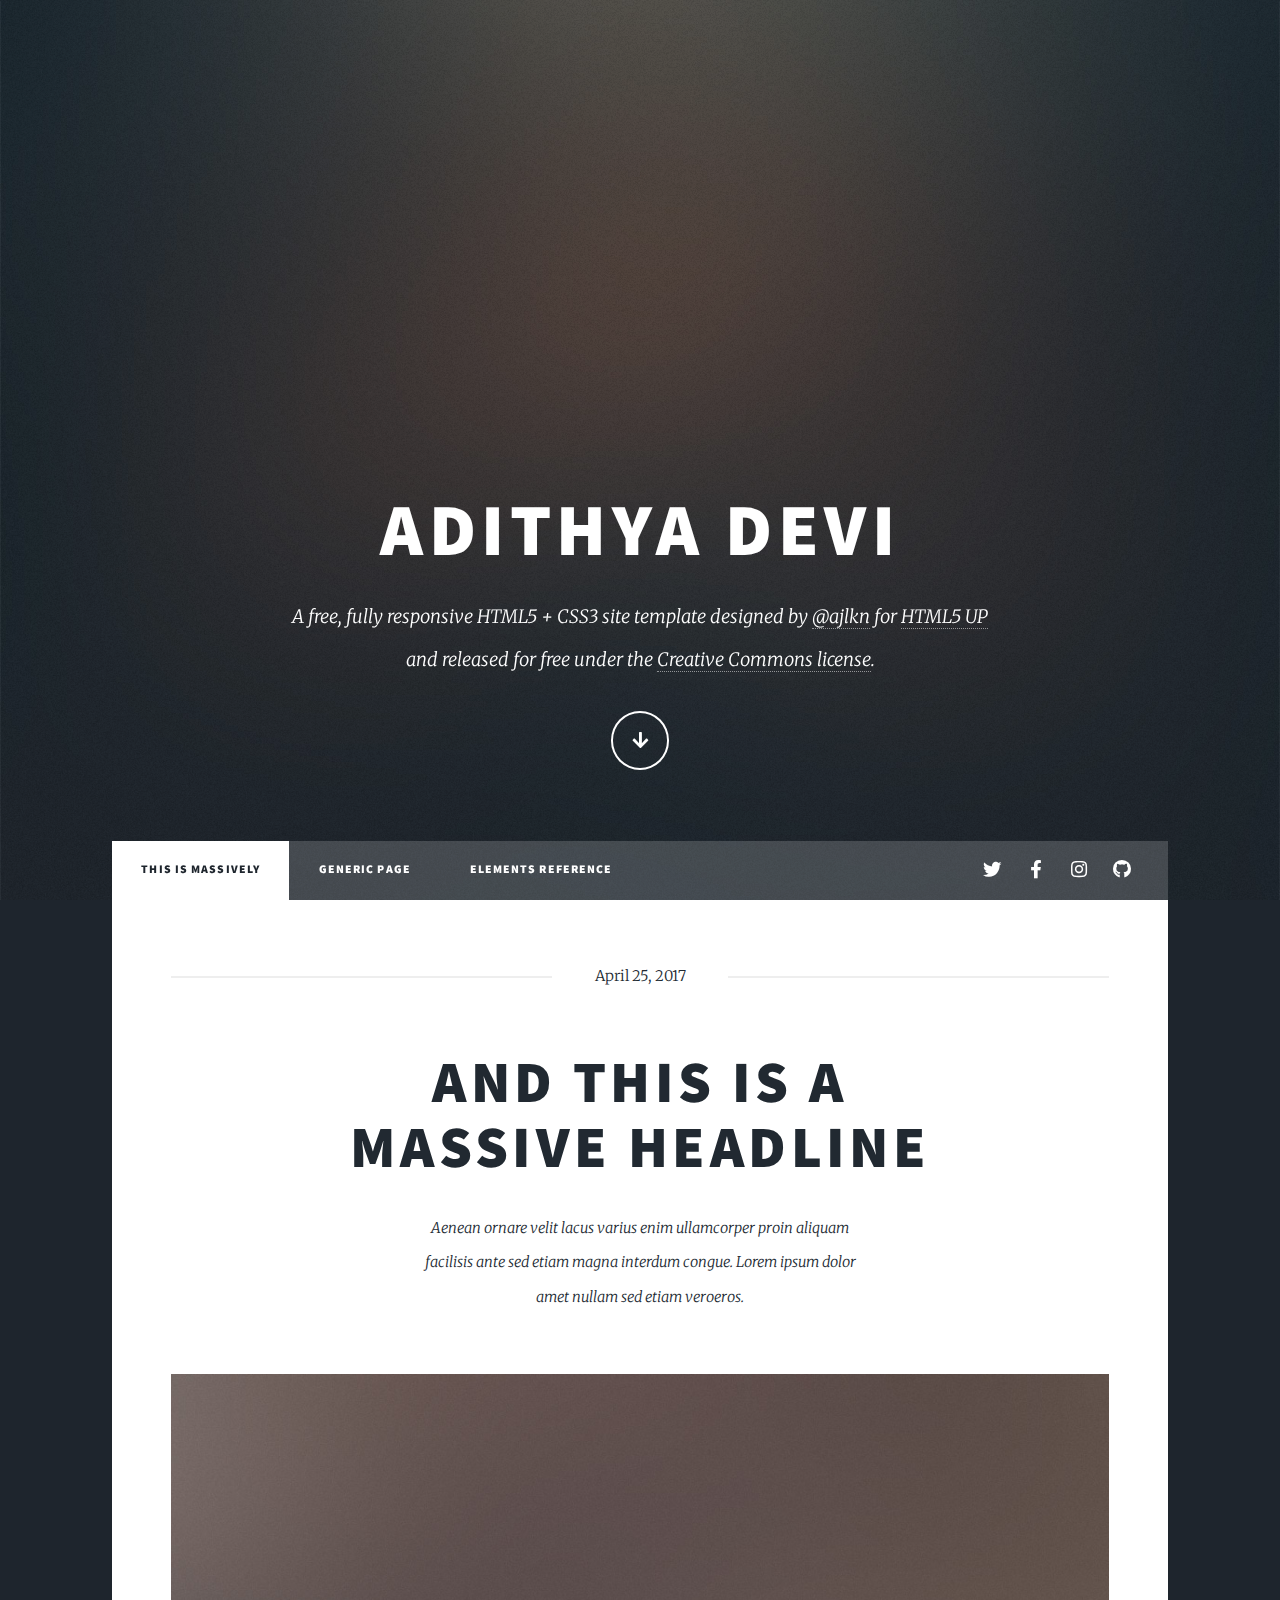
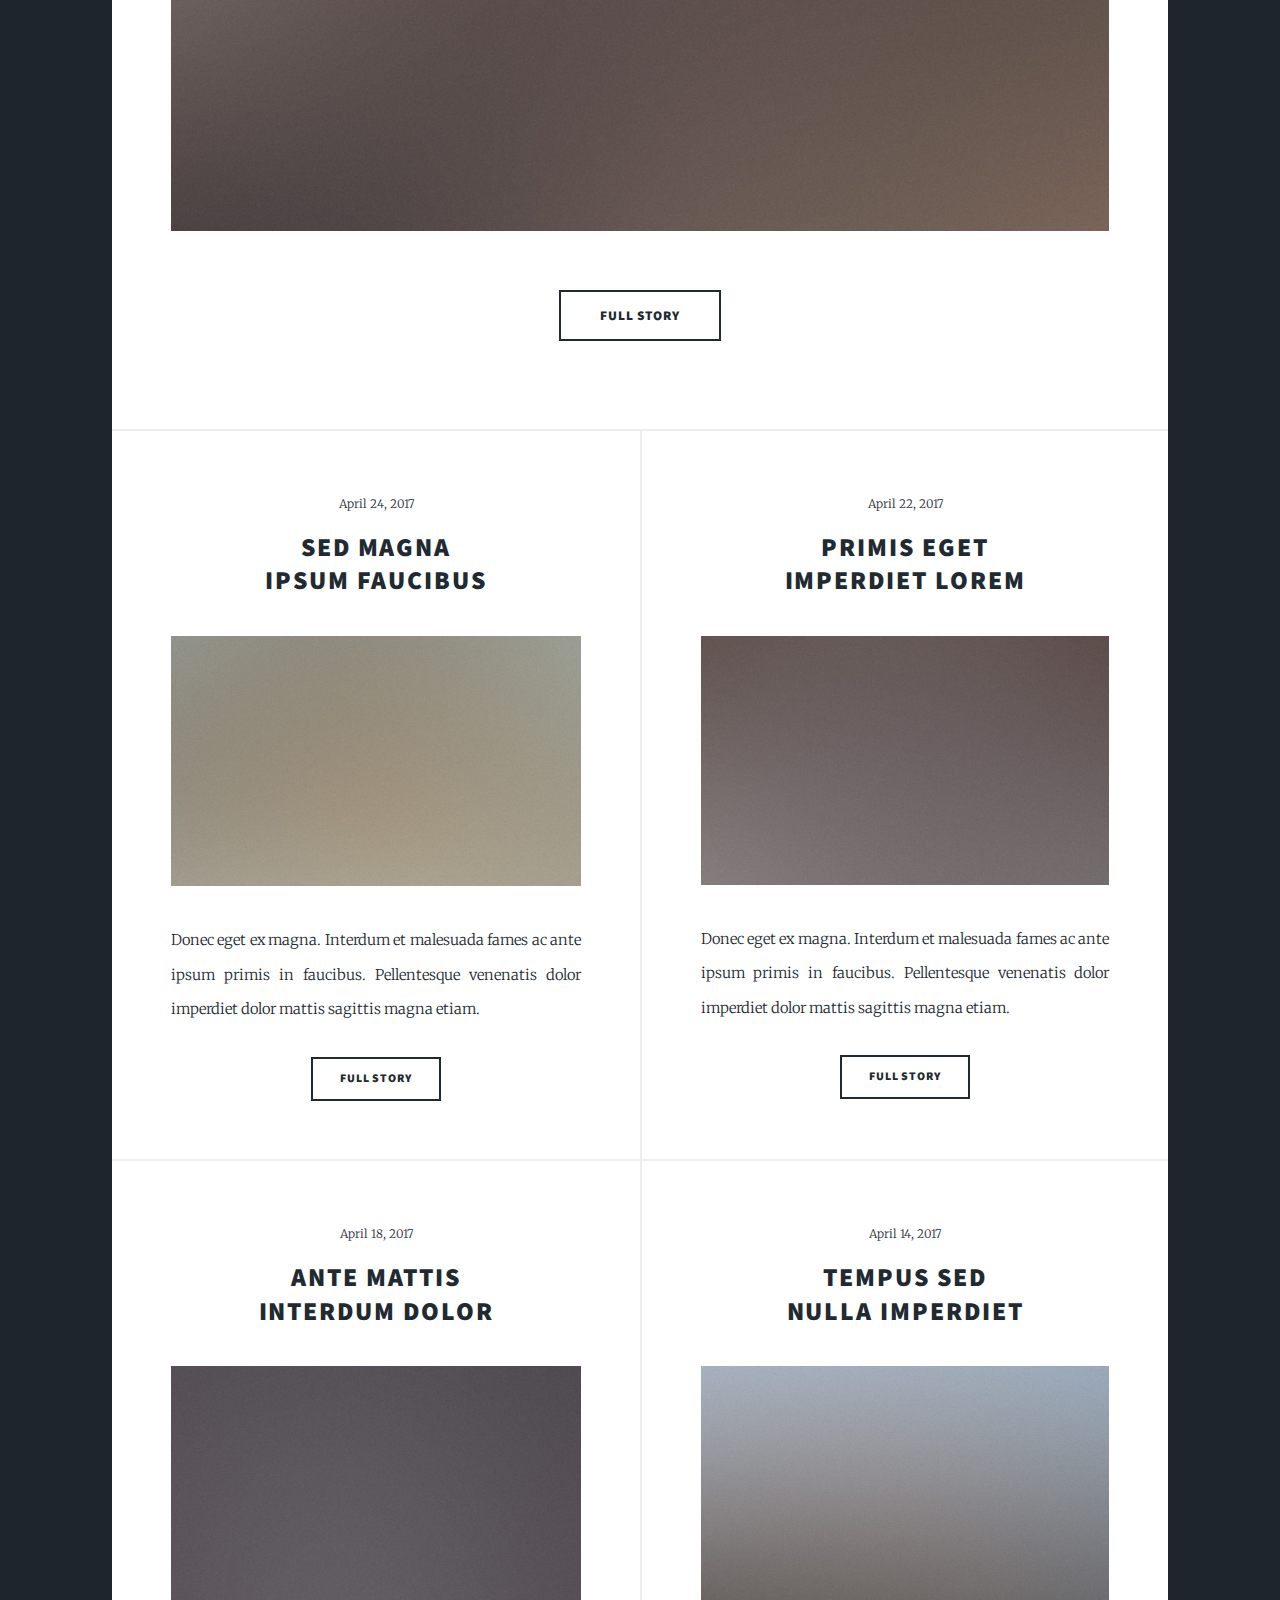
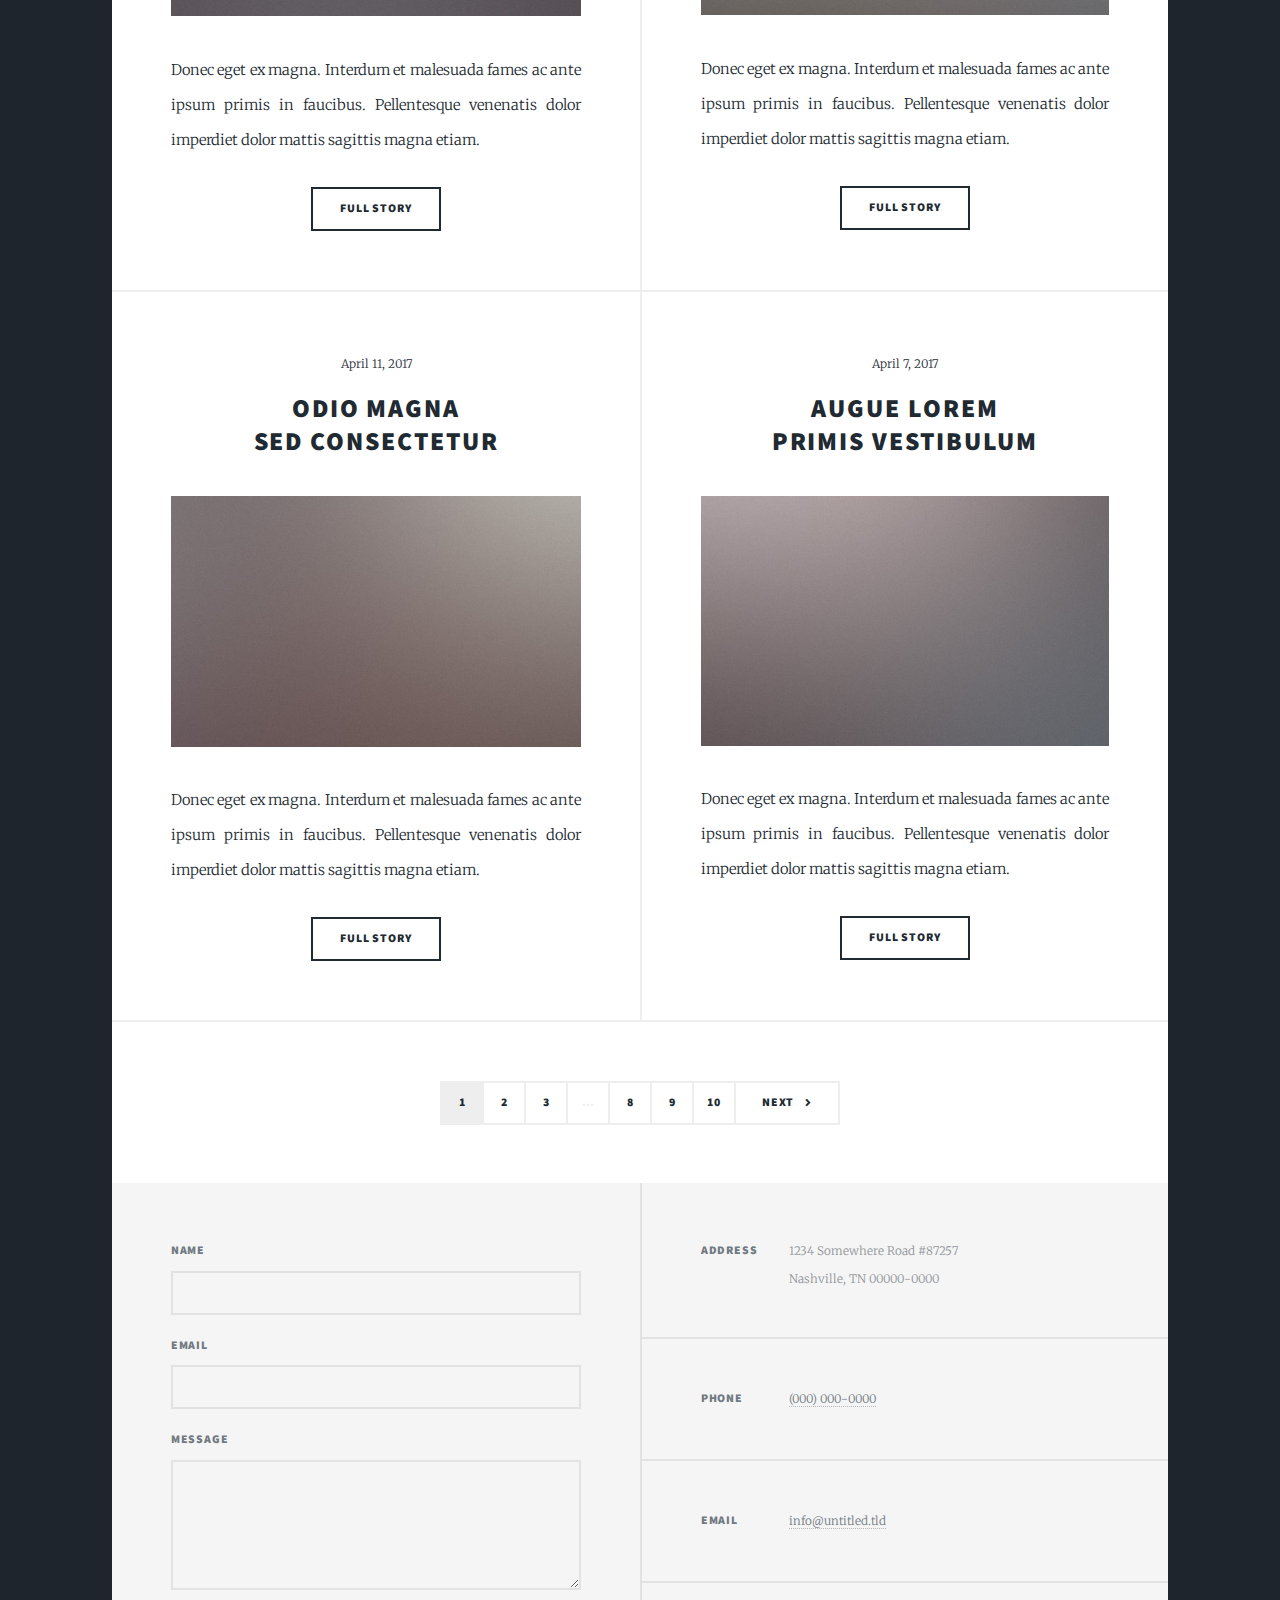
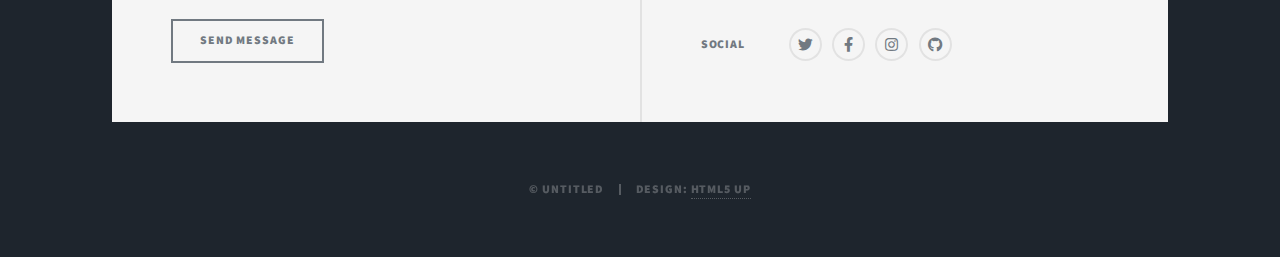
==== index.html @ 0cedd5e0 "rebase" ====
<!DOCTYPE HTML>
<!--
	Massively by HTML5 UP
	html5up.net | @ajlkn
	Free for personal and commercial use under the CCA 3.0 license (html5up.net/license)
-->
<html>
	<head>
		<title>Massively by HTML5 UP</title>
		<meta charset="utf-8" />
		<meta name="viewport" content="width=device-width, initial-scale=1, user-scalable=no" />
		<link rel="stylesheet" href="assets/css/main.css" />
		<noscript><link rel="stylesheet" href="assets/css/noscript.css" /></noscript>
	</head>
	<body class="is-preload">

		<!-- Wrapper -->
			<div id="wrapper" class="fade-in">

				<!-- Intro -->
					<div id="intro">
						<h1>Adithya Devi</h1>
						<p>A free, fully responsive HTML5 + CSS3 site template designed by <a href="https://twitter.com/ajlkn">@ajlkn</a> for <a href="https://html5up.net">HTML5 UP</a><br />
						and released for free under the <a href="https://html5up.net/license">Creative Commons license</a>.</p>
						<ul class="actions">
							<li><a href="#header" class="button icon solid solo fa-arrow-down scrolly">Continue</a></li>
						</ul>
					</div>

				<!-- Header -->
					<header id="header">
						<a href="index.html" class="logo">Massively</a>
					</header>

				<!-- Nav -->
					<nav id="nav">
						<ul class="links">
							<li class="active"><a href="index.html">This is Massively</a></li>
							<li><a href="generic.html">Generic Page</a></li>
							<li><a href="elements.html">Elements Reference</a></li>
						</ul>
						<ul class="icons">
							<li><a href="#" class="icon brands fa-twitter"><span class="label">Twitter</span></a></li>
							<li><a href="#" class="icon brands fa-facebook-f"><span class="label">Facebook</span></a></li>
							<li><a href="#" class="icon brands fa-instagram"><span class="label">Instagram</span></a></li>
							<li><a href="#" class="icon brands fa-github"><span class="label">GitHub</span></a></li>
						</ul>
					</nav>

				<!-- Main -->
					<div id="main">

						<!-- Featured Post -->
							<article class="post featured">
								<header class="major">
									<span class="date">April 25, 2017</span>
									<h2><a href="#">And this is a<br />
									massive headline</a></h2>
									<p>Aenean ornare velit lacus varius enim ullamcorper proin aliquam<br />
									facilisis ante sed etiam magna interdum congue. Lorem ipsum dolor<br />
									amet nullam sed etiam veroeros.</p>
								</header>
								<a href="#" class="image main"><img src="images/pic01.jpg" alt="" /></a>
								<ul class="actions special">
									<li><a href="#" class="button large">Full Story</a></li>
								</ul>
							</article>

						<!-- Posts -->
							<section class="posts">
								<article>
									<header>
										<span class="date">April 24, 2017</span>
										<h2><a href="#">Sed magna<br />
										ipsum faucibus</a></h2>
									</header>
									<a href="#" class="image fit"><img src="images/pic02.jpg" alt="" /></a>
									<p>Donec eget ex magna. Interdum et malesuada fames ac ante ipsum primis in faucibus. Pellentesque venenatis dolor imperdiet dolor mattis sagittis magna etiam.</p>
									<ul class="actions special">
										<li><a href="#" class="button">Full Story</a></li>
									</ul>
								</article>
								<article>
									<header>
										<span class="date">April 22, 2017</span>
										<h2><a href="#">Primis eget<br />
										imperdiet lorem</a></h2>
									</header>
									<a href="#" class="image fit"><img src="images/pic03.jpg" alt="" /></a>
									<p>Donec eget ex magna. Interdum et malesuada fames ac ante ipsum primis in faucibus. Pellentesque venenatis dolor imperdiet dolor mattis sagittis magna etiam.</p>
									<ul class="actions special">
										<li><a href="#" class="button">Full Story</a></li>
									</ul>
								</article>
								<article>
									<header>
										<span class="date">April 18, 2017</span>
										<h2><a href="#">Ante mattis<br />
										interdum dolor</a></h2>
									</header>
									<a href="#" class="image fit"><img src="images/pic04.jpg" alt="" /></a>
									<p>Donec eget ex magna. Interdum et malesuada fames ac ante ipsum primis in faucibus. Pellentesque venenatis dolor imperdiet dolor mattis sagittis magna etiam.</p>
									<ul class="actions special">
										<li><a href="#" class="button">Full Story</a></li>
									</ul>
								</article>
								<article>
									<header>
										<span class="date">April 14, 2017</span>
										<h2><a href="#">Tempus sed<br />
										nulla imperdiet</a></h2>
									</header>
									<a href="#" class="image fit"><img src="images/pic05.jpg" alt="" /></a>
									<p>Donec eget ex magna. Interdum et malesuada fames ac ante ipsum primis in faucibus. Pellentesque venenatis dolor imperdiet dolor mattis sagittis magna etiam.</p>
									<ul class="actions special">
										<li><a href="#" class="button">Full Story</a></li>
									</ul>
								</article>
								<article>
									<header>
										<span class="date">April 11, 2017</span>
										<h2><a href="#">Odio magna<br />
										sed consectetur</a></h2>
									</header>
									<a href="#" class="image fit"><img src="images/pic06.jpg" alt="" /></a>
									<p>Donec eget ex magna. Interdum et malesuada fames ac ante ipsum primis in faucibus. Pellentesque venenatis dolor imperdiet dolor mattis sagittis magna etiam.</p>
									<ul class="actions special">
										<li><a href="#" class="button">Full Story</a></li>
									</ul>
								</article>
								<article>
									<header>
										<span class="date">April 7, 2017</span>
										<h2><a href="#">Augue lorem<br />
										primis vestibulum</a></h2>
									</header>
									<a href="#" class="image fit"><img src="images/pic07.jpg" alt="" /></a>
									<p>Donec eget ex magna. Interdum et malesuada fames ac ante ipsum primis in faucibus. Pellentesque venenatis dolor imperdiet dolor mattis sagittis magna etiam.</p>
									<ul class="actions special">
										<li><a href="#" class="button">Full Story</a></li>
									</ul>
								</article>
							</section>

						<!-- Footer -->
							<footer>
								<div class="pagination">
									<!--<a href="#" class="previous">Prev</a>-->
									<a href="#" class="page active">1</a>
									<a href="#" class="page">2</a>
									<a href="#" class="page">3</a>
									<span class="extra">&hellip;</span>
									<a href="#" class="page">8</a>
									<a href="#" class="page">9</a>
									<a href="#" class="page">10</a>
									<a href="#" class="next">Next</a>
								</div>
							</footer>

					</div>

				<!-- Footer -->
					<footer id="footer">
						<section>
							<form method="post" action="#">
								<div class="fields">
									<div class="field">
										<label for="name">Name</label>
										<input type="text" name="name" id="name" />
									</div>
									<div class="field">
										<label for="email">Email</label>
										<input type="text" name="email" id="email" />
									</div>
									<div class="field">
										<label for="message">Message</label>
										<textarea name="message" id="message" rows="3"></textarea>
									</div>
								</div>
								<ul class="actions">
									<li><input type="submit" value="Send Message" /></li>
								</ul>
							</form>
						</section>
						<section class="split contact">
							<section class="alt">
								<h3>Address</h3>
								<p>1234 Somewhere Road #87257<br />
								Nashville, TN 00000-0000</p>
							</section>
							<section>
								<h3>Phone</h3>
								<p><a href="#">(000) 000-0000</a></p>
							</section>
							<section>
								<h3>Email</h3>
								<p><a href="#">info@untitled.tld</a></p>
							</section>
							<section>
								<h3>Social</h3>
								<ul class="icons alt">
									<li><a href="#" class="icon brands alt fa-twitter"><span class="label">Twitter</span></a></li>
									<li><a href="#" class="icon brands alt fa-facebook-f"><span class="label">Facebook</span></a></li>
									<li><a href="#" class="icon brands alt fa-instagram"><span class="label">Instagram</span></a></li>
									<li><a href="#" class="icon brands alt fa-github"><span class="label">GitHub</span></a></li>
								</ul>
							</section>
						</section>
					</footer>

				<!-- Copyright -->
					<div id="copyright">
						<ul><li>&copy; Untitled</li><li>Design: <a href="https://html5up.net">HTML5 UP</a></li></ul>
					</div>

			</div>

		<!-- Scripts -->
			<script src="assets/js/jquery.min.js"></script>
			<script src="assets/js/jquery.scrollex.min.js"></script>
			<script src="assets/js/jquery.scrolly.min.js"></script>
			<script src="assets/js/browser.min.js"></script>
			<script src="assets/js/breakpoints.min.js"></script>
			<script src="assets/js/util.js"></script>
			<script src="assets/js/main.js"></script>

	</body>
</html>
---- assets/css/main.css ----
@import url(fontawesome-all.min.css);
@import url("https://fonts.googleapis.com/css?family=Merriweather:300,700,300italic,700italic|Source+Sans+Pro:900");

/*
	Massively by HTML5 UP
	html5up.net | @ajlkn
	Free for personal and commercial use under the CCA 3.0 license (html5up.net/license)
*/

html, body, div, span, applet, object,
iframe, h1, h2, h3, h4, h5, h6, p, blockquote,
pre, a, abbr, acronym, address, big, cite,
code, del, dfn, em, img, ins, kbd, q, s, samp,
small, strike, strong, sub, sup, tt, var, b,
u, i, center, dl, dt, dd, ol, ul, li, fieldset,
form, label, legend, table, caption, tbody,
tfoot, thead, tr, th, td, article, aside,
canvas, details, embed, figure, figcaption,
footer, header, hgroup, menu, nav, output, ruby,
section, summary, time, mark, audio, video {
	margin: 0;
	padding: 0;
	border: 0;
	font-size: 100%;
	font: inherit;
	vertical-align: baseline;}

article, aside, details, figcaption, figure,
footer, header, hgroup, menu, nav, section {
	display: block;}

body {
	line-height: 1;
}

ol, ul {
	list-style: none;
}

blockquote, q {
	quotes: none;
}

	blockquote:before, blockquote:after, q:before, q:after {
		content: '';
		content: none;
	}

table {
	border-collapse: collapse;
	border-spacing: 0;
}

body {
	-webkit-text-size-adjust: none;
}

mark {
	background-color: transparent;
	color: inherit;
}

input::-moz-focus-inner {
	border: 0;
	padding: 0;
}

input, select, textarea {
	-moz-appearance: none;
	-webkit-appearance: none;
	-ms-appearance: none;
	appearance: none;
}

/* Basic */

	@-ms-viewport {
		width: device-width;
	}

	body {
		-ms-overflow-style: scrollbar;
	}

	@media screen and (max-width: 480px) {

		html, body {
			min-width: 320px;
		}

	}

	html {
		box-sizing: border-box;
	}

	*, *:before, *:after {
		box-sizing: inherit;
	}

	body {
		background-color: #1e252d;
	}

		body.is-preload *, body.is-preload *:before, body.is-preload *:after {
			-moz-animation: none !important;
			-webkit-animation: none !important;
			-ms-animation: none !important;
			animation: none !important;
			-moz-transition: none !important;
			-webkit-transition: none !important;
			-ms-transition: none !important;
			transition: none !important;
		}

/* Type */

	html {
		font-size: 16pt;
	}

		@media screen and (max-width: 1680px) {

			html {
				font-size: 12pt;
			}

		}

		@media screen and (max-width: 1280px) {

			html {
				font-size: 11pt;
			}

		}

		@media screen and (max-width: 360px) {

			html {
				font-size: 10pt;
			}

		}

	body {
		color: #212931;
	}

	body, input, select, textarea {
		font-family: "Merriweather", Georgia, serif;
		font-weight: 300;
		font-size: 1rem;
		line-height: 2.375;
	}

	a {
		-moz-transition: color 0.2s ease-in-out, background-color 0.2s ease-in-out, border-color 0.2s ease-in-out, box-shadow 0.2s ease-in-out;
		-webkit-transition: color 0.2s ease-in-out, background-color 0.2s ease-in-out, border-color 0.2s ease-in-out, box-shadow 0.2s ease-in-out;
		-ms-transition: color 0.2s ease-in-out, background-color 0.2s ease-in-out, border-color 0.2s ease-in-out, box-shadow 0.2s ease-in-out;
		transition: color 0.2s ease-in-out, background-color 0.2s ease-in-out, border-color 0.2s ease-in-out, box-shadow 0.2s ease-in-out;
		border-bottom: dotted 1px;
		text-decoration: none;
	}

		a:hover {
			border-bottom-color: transparent;
		}

	strong, b {
		font-weight: 600;
	}

	em, i {
		font-style: italic;
	}

	p {
		text-align: justify;
		margin: 0 0 2rem 0;
	}

	h1, h2, h3, h4, h5, h6 {
		font-family: "Source Sans Pro", Helvetica, sans-serif;
		font-weight: 900;
		line-height: 1.5;
		letter-spacing: 0.075em;
		text-transform: uppercase;
		margin: 0 0 1rem 0;
	}

		h1 a, h2 a, h3 a, h4 a, h5 a, h6 a {
			border-bottom: 0;
			color: inherit;
			text-decoration: none;
		}

	h1 {
		font-size: 4rem;
		line-height: 1.1;
		margin: 0 0 2rem 0;
	}

	h2 {
		font-size: 1.75rem;
		line-height: 1.3;
		margin: 0 0 1.5rem 0;
	}

	h3 {
		font-size: 1.25rem;
		margin: 0 0 1.5rem 0;
	}

	h4 {
		font-size: 1rem;
	}

	h5 {
		font-size: 0.9rem;
	}

	h6 {
		font-size: 0.8rem;
	}

	sub {
		font-size: 0.8rem;
		position: relative;
		top: 0.5rem;
	}

	sup {
		font-size: 0.8rem;
		position: relative;
		top: -0.5rem;
	}

	blockquote {
		border-left: solid 4px;
		font-style: italic;
		margin: 0 0 2rem 0;
		padding: 0.5rem 0 0.5rem 2rem;
	}

	code {
		border: solid 2px;
		font-family: "Courier New", monospace;
		font-size: 0.9rem;
		margin: 0 0.25rem;
		padding: 0.25rem 0.65rem;
	}

	pre {
		-webkit-overflow-scrolling: touch;
		font-family: "Courier New", monospace;
		font-size: 0.9rem;
		margin: 0 0 2rem 0;
	}

		pre code {
			display: block;
			line-height: 1.75;
			padding: 1rem 1.5rem;
			overflow-x: auto;
		}

	hr {
		border: 0;
		border-bottom: solid 2px;
		margin: 3rem 0;
	}

		hr.major {
			margin: 5rem 0;
		}

	.align-left {
		text-align: left;
	}

	.align-center {
		text-align: center;
	}

	.align-right {
		text-align: right;
	}

	input, select, textarea {
		color: #212931;
	}

	a {
		color: #212931;
		border-bottom-color: rgba(33, 41, 49, 0.5);
	}

		a:hover {
			border-bottom-color: transparent;
			color: #18bfef !important;
		}

	strong, b {
		color: #212931;
	}

	h1, h2, h3, h4, h5, h6 {
		color: #212931;
	}

	blockquote {
		border-left-color: #eeeeee;
	}

	code {
		background: rgba(220, 220, 220, 0.25);
		border-color: #eeeeee;
	}

	hr {
		border-bottom-color: #eeeeee;
	}

/* Row */

	.row {
		display: flex;
		flex-wrap: wrap;
		box-sizing: border-box;
		align-items: stretch;
	}

		.row > * {
			box-sizing: border-box;
		}

		.row.gtr-uniform > * > :last-child {
			margin-bottom: 0;
		}

		.row.aln-left {
			justify-content: flex-start;
		}

		.row.aln-center {
			justify-content: center;
		}

		.row.aln-right {
			justify-content: flex-end;
		}

		.row.aln-top {
			align-items: flex-start;
		}

		.row.aln-middle {
			align-items: center;
		}

		.row.aln-bottom {
			align-items: flex-end;
		}

		.row > .imp {
			order: -1;
		}

		.row > .col-1 {
			width: 8.33333%;
		}

		.row > .off-1 {
			margin-left: 8.33333%;
		}

		.row > .col-2 {
			width: 16.66667%;
		}

		.row > .off-2 {
			margin-left: 16.66667%;
		}

		.row > .col-3 {
			width: 25%;
		}

		.row > .off-3 {
			margin-left: 25%;
		}

		.row > .col-4 {
			width: 33.33333%;
		}

		.row > .off-4 {
			margin-left: 33.33333%;
		}

		.row > .col-5 {
			width: 41.66667%;
		}

		.row > .off-5 {
			margin-left: 41.66667%;
		}

		.row > .col-6 {
			width: 50%;
		}

		.row > .off-6 {
			margin-left: 50%;
		}

		.row > .col-7 {
			width: 58.33333%;
		}

		.row > .off-7 {
			margin-left: 58.33333%;
		}

		.row > .col-8 {
			width: 66.66667%;
		}

		.row > .off-8 {
			margin-left: 66.66667%;
		}

		.row > .col-9 {
			width: 75%;
		}

		.row > .off-9 {
			margin-left: 75%;
		}

		.row > .col-10 {
			width: 83.33333%;
		}

		.row > .off-10 {
			margin-left: 83.33333%;
		}

		.row > .col-11 {
			width: 91.66667%;
		}

		.row > .off-11 {
			margin-left: 91.66667%;
		}

		.row > .col-12 {
			width: 100%;
		}

		.row > .off-12 {
			margin-left: 100%;
		}

		.row.gtr-0 {
			margin-top: 0;
			margin-left: 0rem;
		}

			.row.gtr-0 > * {
				padding: 0 0 0 0rem;
			}

			.row.gtr-0.gtr-uniform {
				margin-top: 0rem;
			}

				.row.gtr-0.gtr-uniform > * {
					padding-top: 0rem;
				}

		.row.gtr-25 {
			margin-top: 0;
			margin-left: -0.375rem;
		}

			.row.gtr-25 > * {
				padding: 0 0 0 0.375rem;
			}

			.row.gtr-25.gtr-uniform {
				margin-top: -0.375rem;
			}

				.row.gtr-25.gtr-uniform > * {
					padding-top: 0.375rem;
				}

		.row.gtr-50 {
			margin-top: 0;
			margin-left: -0.75rem;
		}

			.row.gtr-50 > * {
				padding: 0 0 0 0.75rem;
			}

			.row.gtr-50.gtr-uniform {
				margin-top: -0.75rem;
			}

				.row.gtr-50.gtr-uniform > * {
					padding-top: 0.75rem;
				}

		.row {
			margin-top: 0;
			margin-left: -1.5rem;
		}

			.row > * {
				padding: 0 0 0 1.5rem;
			}

			.row.gtr-uniform {
				margin-top: -1.5rem;
			}

				.row.gtr-uniform > * {
					padding-top: 1.5rem;
				}

		.row.gtr-150 {
			margin-top: 0;
			margin-left: -2.25rem;
		}

			.row.gtr-150 > * {
				padding: 0 0 0 2.25rem;
			}

			.row.gtr-150.gtr-uniform {
				margin-top: -2.25rem;
			}

				.row.gtr-150.gtr-uniform > * {
					padding-top: 2.25rem;
				}

		.row.gtr-200 {
			margin-top: 0;
			margin-left: -3rem;
		}

			.row.gtr-200 > * {
				padding: 0 0 0 3rem;
			}

			.row.gtr-200.gtr-uniform {
				margin-top: -3rem;
			}

				.row.gtr-200.gtr-uniform > * {
					padding-top: 3rem;
				}

		@media screen and (max-width: 1680px) {

			.row {
				display: flex;
				flex-wrap: wrap;
				box-sizing: border-box;
				align-items: stretch;
			}

				.row > * {
					box-sizing: border-box;
				}

				.row.gtr-uniform > * > :last-child {
					margin-bottom: 0;
				}

				.row.aln-left {
					justify-content: flex-start;
				}

				.row.aln-center {
					justify-content: center;
				}

				.row.aln-right {
					justify-content: flex-end;
				}

				.row.aln-top {
					align-items: flex-start;
				}

				.row.aln-middle {
					align-items: center;
				}

				.row.aln-bottom {
					align-items: flex-end;
				}

				.row > .imp-xlarge {
					order: -1;
				}

				.row > .col-1-xlarge {
					width: 8.33333%;
				}

				.row > .off-1-xlarge {
					margin-left: 8.33333%;
				}

				.row > .col-2-xlarge {
					width: 16.66667%;
				}

				.row > .off-2-xlarge {
					margin-left: 16.66667%;
				}

				.row > .col-3-xlarge {
					width: 25%;
				}

				.row > .off-3-xlarge {
					margin-left: 25%;
				}

				.row > .col-4-xlarge {
					width: 33.33333%;
				}

				.row > .off-4-xlarge {
					margin-left: 33.33333%;
				}

				.row > .col-5-xlarge {
					width: 41.66667%;
				}

				.row > .off-5-xlarge {
					margin-left: 41.66667%;
				}

				.row > .col-6-xlarge {
					width: 50%;
				}

				.row > .off-6-xlarge {
					margin-left: 50%;
				}

				.row > .col-7-xlarge {
					width: 58.33333%;
				}

				.row > .off-7-xlarge {
					margin-left: 58.33333%;
				}

				.row > .col-8-xlarge {
					width: 66.66667%;
				}

				.row > .off-8-xlarge {
					margin-left: 66.66667%;
				}

				.row > .col-9-xlarge {
					width: 75%;
				}

				.row > .off-9-xlarge {
					margin-left: 75%;
				}

				.row > .col-10-xlarge {
					width: 83.33333%;
				}

				.row > .off-10-xlarge {
					margin-left: 83.33333%;
				}

				.row > .col-11-xlarge {
					width: 91.66667%;
				}

				.row > .off-11-xlarge {
					margin-left: 91.66667%;
				}

				.row > .col-12-xlarge {
					width: 100%;
				}

				.row > .off-12-xlarge {
					margin-left: 100%;
				}

				.row.gtr-0 {
					margin-top: 0;
					margin-left: 0rem;
				}

					.row.gtr-0 > * {
						padding: 0 0 0 0rem;
					}

					.row.gtr-0.gtr-uniform {
						margin-top: 0rem;
					}

						.row.gtr-0.gtr-uniform > * {
							padding-top: 0rem;
						}

				.row.gtr-25 {
					margin-top: 0;
					margin-left: -0.375rem;
				}

					.row.gtr-25 > * {
						padding: 0 0 0 0.375rem;
					}

					.row.gtr-25.gtr-uniform {
						margin-top: -0.375rem;
					}

						.row.gtr-25.gtr-uniform > * {
							padding-top: 0.375rem;
						}

				.row.gtr-50 {
					margin-top: 0;
					margin-left: -0.75rem;
				}

					.row.gtr-50 > * {
						padding: 0 0 0 0.75rem;
					}

					.row.gtr-50.gtr-uniform {
						margin-top: -0.75rem;
					}

						.row.gtr-50.gtr-uniform > * {
							padding-top: 0.75rem;
						}

				.row {
					margin-top: 0;
					margin-left: -1.5rem;
				}

					.row > * {
						padding: 0 0 0 1.5rem;
					}

					.row.gtr-uniform {
						margin-top: -1.5rem;
					}

						.row.gtr-uniform > * {
							padding-top: 1.5rem;
						}

				.row.gtr-150 {
					margin-top: 0;
					margin-left: -2.25rem;
				}

					.row.gtr-150 > * {
						padding: 0 0 0 2.25rem;
					}

					.row.gtr-150.gtr-uniform {
						margin-top: -2.25rem;
					}

						.row.gtr-150.gtr-uniform > * {
							padding-top: 2.25rem;
						}

				.row.gtr-200 {
					margin-top: 0;
					margin-left: -3rem;
				}

					.row.gtr-200 > * {
						padding: 0 0 0 3rem;
					}

					.row.gtr-200.gtr-uniform {
						margin-top: -3rem;
					}

						.row.gtr-200.gtr-uniform > * {
							padding-top: 3rem;
						}

		}

		@media screen and (max-width: 1280px) {

			.row {
				display: flex;
				flex-wrap: wrap;
				box-sizing: border-box;
				align-items: stretch;
			}

				.row > * {
					box-sizing: border-box;
				}

				.row.gtr-uniform > * > :last-child {
					margin-bottom: 0;
				}

				.row.aln-left {
					justify-content: flex-start;
				}

				.row.aln-center {
					justify-content: center;
				}

				.row.aln-right {
					justify-content: flex-end;
				}

				.row.aln-top {
					align-items: flex-start;
				}

				.row.aln-middle {
					align-items: center;
				}

				.row.aln-bottom {
					align-items: flex-end;
				}

				.row > .imp-large {
					order: -1;
				}

				.row > .col-1-large {
					width: 8.33333%;
				}

				.row > .off-1-large {
					margin-left: 8.33333%;
				}

				.row > .col-2-large {
					width: 16.66667%;
				}

				.row > .off-2-large {
					margin-left: 16.66667%;
				}

				.row > .col-3-large {
					width: 25%;
				}

				.row > .off-3-large {
					margin-left: 25%;
				}

				.row > .col-4-large {
					width: 33.33333%;
				}

				.row > .off-4-large {
					margin-left: 33.33333%;
				}

				.row > .col-5-large {
					width: 41.66667%;
				}

				.row > .off-5-large {
					margin-left: 41.66667%;
				}

				.row > .col-6-large {
					width: 50%;
				}

				.row > .off-6-large {
					margin-left: 50%;
				}

				.row > .col-7-large {
					width: 58.33333%;
				}

				.row > .off-7-large {
					margin-left: 58.33333%;
				}

				.row > .col-8-large {
					width: 66.66667%;
				}

				.row > .off-8-large {
					margin-left: 66.66667%;
				}

				.row > .col-9-large {
					width: 75%;
				}

				.row > .off-9-large {
					margin-left: 75%;
				}

				.row > .col-10-large {
					width: 83.33333%;
				}

				.row > .off-10-large {
					margin-left: 83.33333%;
				}

				.row > .col-11-large {
					width: 91.66667%;
				}

				.row > .off-11-large {
					margin-left: 91.66667%;
				}

				.row > .col-12-large {
					width: 100%;
				}

				.row > .off-12-large {
					margin-left: 100%;
				}

				.row.gtr-0 {
					margin-top: 0;
					margin-left: 0rem;
				}

					.row.gtr-0 > * {
						padding: 0 0 0 0rem;
					}

					.row.gtr-0.gtr-uniform {
						margin-top: 0rem;
					}

						.row.gtr-0.gtr-uniform > * {
							padding-top: 0rem;
						}

				.row.gtr-25 {
					margin-top: 0;
					margin-left: -0.375rem;
				}

					.row.gtr-25 > * {
						padding: 0 0 0 0.375rem;
					}

					.row.gtr-25.gtr-uniform {
						margin-top: -0.375rem;
					}

						.row.gtr-25.gtr-uniform > * {
							padding-top: 0.375rem;
						}

				.row.gtr-50 {
					margin-top: 0;
					margin-left: -0.75rem;
				}

					.row.gtr-50 > * {
						padding: 0 0 0 0.75rem;
					}

					.row.gtr-50.gtr-uniform {
						margin-top: -0.75rem;
					}

						.row.gtr-50.gtr-uniform > * {
							padding-top: 0.75rem;
						}

				.row {
					margin-top: 0;
					margin-left: -1.5rem;
				}

					.row > * {
						padding: 0 0 0 1.5rem;
					}

					.row.gtr-uniform {
						margin-top: -1.5rem;
					}

						.row.gtr-uniform > * {
							padding-top: 1.5rem;
						}

				.row.gtr-150 {
					margin-top: 0;
					margin-left: -2.25rem;
				}

					.row.gtr-150 > * {
						padding: 0 0 0 2.25rem;
					}

					.row.gtr-150.gtr-uniform {
						margin-top: -2.25rem;
					}

						.row.gtr-150.gtr-uniform > * {
							padding-top: 2.25rem;
						}

				.row.gtr-200 {
					margin-top: 0;
					margin-left: -3rem;
				}

					.row.gtr-200 > * {
						padding: 0 0 0 3rem;
					}

					.row.gtr-200.gtr-uniform {
						margin-top: -3rem;
					}

						.row.gtr-200.gtr-uniform > * {
							padding-top: 3rem;
						}

		}

		@media screen and (max-width: 980px) {

			.row {
				display: flex;
				flex-wrap: wrap;
				box-sizing: border-box;
				align-items: stretch;
			}

				.row > * {
					box-sizing: border-box;
				}

				.row.gtr-uniform > * > :last-child {
					margin-bottom: 0;
				}

				.row.aln-left {
					justify-content: flex-start;
				}

				.row.aln-center {
					justify-content: center;
				}

				.row.aln-right {
					justify-content: flex-end;
				}

				.row.aln-top {
					align-items: flex-start;
				}

				.row.aln-middle {
					align-items: center;
				}

				.row.aln-bottom {
					align-items: flex-end;
				}

				.row > .imp-medium {
					order: -1;
				}

				.row > .col-1-medium {
					width: 8.33333%;
				}

				.row > .off-1-medium {
					margin-left: 8.33333%;
				}

				.row > .col-2-medium {
					width: 16.66667%;
				}

				.row > .off-2-medium {
					margin-left: 16.66667%;
				}

				.row > .col-3-medium {
					width: 25%;
				}

				.row > .off-3-medium {
					margin-left: 25%;
				}

				.row > .col-4-medium {
					width: 33.33333%;
				}

				.row > .off-4-medium {
					margin-left: 33.33333%;
				}

				.row > .col-5-medium {
					width: 41.66667%;
				}

				.row > .off-5-medium {
					margin-left: 41.66667%;
				}

				.row > .col-6-medium {
					width: 50%;
				}

				.row > .off-6-medium {
					margin-left: 50%;
				}

				.row > .col-7-medium {
					width: 58.33333%;
				}

				.row > .off-7-medium {
					margin-left: 58.33333%;
				}

				.row > .col-8-medium {
					width: 66.66667%;
				}

				.row > .off-8-medium {
					margin-left: 66.66667%;
				}

				.row > .col-9-medium {
					width: 75%;
				}

				.row > .off-9-medium {
					margin-left: 75%;
				}

				.row > .col-10-medium {
					width: 83.33333%;
				}

				.row > .off-10-medium {
					margin-left: 83.33333%;
				}

				.row > .col-11-medium {
					width: 91.66667%;
				}

				.row > .off-11-medium {
					margin-left: 91.66667%;
				}

				.row > .col-12-medium {
					width: 100%;
				}

				.row > .off-12-medium {
					margin-left: 100%;
				}

				.row.gtr-0 {
					margin-top: 0;
					margin-left: 0rem;
				}

					.row.gtr-0 > * {
						padding: 0 0 0 0rem;
					}

					.row.gtr-0.gtr-uniform {
						margin-top: 0rem;
					}

						.row.gtr-0.gtr-uniform > * {
							padding-top: 0rem;
						}

				.row.gtr-25 {
					margin-top: 0;
					margin-left: -0.375rem;
				}

					.row.gtr-25 > * {
						padding: 0 0 0 0.375rem;
					}

					.row.gtr-25.gtr-uniform {
						margin-top: -0.375rem;
					}

						.row.gtr-25.gtr-uniform > * {
							padding-top: 0.375rem;
						}

				.row.gtr-50 {
					margin-top: 0;
					margin-left: -0.75rem;
				}

					.row.gtr-50 > * {
						padding: 0 0 0 0.75rem;
					}

					.row.gtr-50.gtr-uniform {
						margin-top: -0.75rem;
					}

						.row.gtr-50.gtr-uniform > * {
							padding-top: 0.75rem;
						}

				.row {
					margin-top: 0;
					margin-left: -1.5rem;
				}

					.row > * {
						padding: 0 0 0 1.5rem;
					}

					.row.gtr-uniform {
						margin-top: -1.5rem;
					}

						.row.gtr-uniform > * {
							padding-top: 1.5rem;
						}

				.row.gtr-150 {
					margin-top: 0;
					margin-left: -2.25rem;
				}

					.row.gtr-150 > * {
						padding: 0 0 0 2.25rem;
					}

					.row.gtr-150.gtr-uniform {
						margin-top: -2.25rem;
					}

						.row.gtr-150.gtr-uniform > * {
							padding-top: 2.25rem;
						}

				.row.gtr-200 {
					margin-top: 0;
					margin-left: -3rem;
				}

					.row.gtr-200 > * {
						padding: 0 0 0 3rem;
					}

					.row.gtr-200.gtr-uniform {
						margin-top: -3rem;
					}

						.row.gtr-200.gtr-uniform > * {
							padding-top: 3rem;
						}

		}

		@media screen and (max-width: 736px) {

			.row {
				display: flex;
				flex-wrap: wrap;
				box-sizing: border-box;
				align-items: stretch;
			}

				.row > * {
					box-sizing: border-box;
				}

				.row.gtr-uniform > * > :last-child {
					margin-bottom: 0;
				}

				.row.aln-left {
					justify-content: flex-start;
				}

				.row.aln-center {
					justify-content: center;
				}

				.row.aln-right {
					justify-content: flex-end;
				}

				.row.aln-top {
					align-items: flex-start;
				}

				.row.aln-middle {
					align-items: center;
				}

				.row.aln-bottom {
					align-items: flex-end;
				}

				.row > .imp-small {
					order: -1;
				}

				.row > .col-1-small {
					width: 8.33333%;
				}

				.row > .off-1-small {
					margin-left: 8.33333%;
				}

				.row > .col-2-small {
					width: 16.66667%;
				}

				.row > .off-2-small {
					margin-left: 16.66667%;
				}

				.row > .col-3-small {
					width: 25%;
				}

				.row > .off-3-small {
					margin-left: 25%;
				}

				.row > .col-4-small {
					width: 33.33333%;
				}

				.row > .off-4-small {
					margin-left: 33.33333%;
				}

				.row > .col-5-small {
					width: 41.66667%;
				}

				.row > .off-5-small {
					margin-left: 41.66667%;
				}

				.row > .col-6-small {
					width: 50%;
				}

				.row > .off-6-small {
					margin-left: 50%;
				}

				.row > .col-7-small {
					width: 58.33333%;
				}

				.row > .off-7-small {
					margin-left: 58.33333%;
				}

				.row > .col-8-small {
					width: 66.66667%;
				}

				.row > .off-8-small {
					margin-left: 66.66667%;
				}

				.row > .col-9-small {
					width: 75%;
				}

				.row > .off-9-small {
					margin-left: 75%;
				}

				.row > .col-10-small {
					width: 83.33333%;
				}

				.row > .off-10-small {
					margin-left: 83.33333%;
				}

				.row > .col-11-small {
					width: 91.66667%;
				}

				.row > .off-11-small {
					margin-left: 91.66667%;
				}

				.row > .col-12-small {
					width: 100%;
				}

				.row > .off-12-small {
					margin-left: 100%;
				}

				.row.gtr-0 {
					margin-top: 0;
					margin-left: 0rem;
				}

					.row.gtr-0 > * {
						padding: 0 0 0 0rem;
					}

					.row.gtr-0.gtr-uniform {
						margin-top: 0rem;
					}

						.row.gtr-0.gtr-uniform > * {
							padding-top: 0rem;
						}

				.row.gtr-25 {
					margin-top: 0;
					margin-left: -0.375rem;
				}

					.row.gtr-25 > * {
						padding: 0 0 0 0.375rem;
					}

					.row.gtr-25.gtr-uniform {
						margin-top: -0.375rem;
					}

						.row.gtr-25.gtr-uniform > * {
							padding-top: 0.375rem;
						}

				.row.gtr-50 {
					margin-top: 0;
					margin-left: -0.75rem;
				}

					.row.gtr-50 > * {
						padding: 0 0 0 0.75rem;
					}

					.row.gtr-50.gtr-uniform {
						margin-top: -0.75rem;
					}

						.row.gtr-50.gtr-uniform > * {
							padding-top: 0.75rem;
						}

				.row {
					margin-top: 0;
					margin-left: -1.5rem;
				}

					.row > * {
						padding: 0 0 0 1.5rem;
					}

					.row.gtr-uniform {
						margin-top: -1.5rem;
					}

						.row.gtr-uniform > * {
							padding-top: 1.5rem;
						}

				.row.gtr-150 {
					margin-top: 0;
					margin-left: -2.25rem;
				}

					.row.gtr-150 > * {
						padding: 0 0 0 2.25rem;
					}

					.row.gtr-150.gtr-uniform {
						margin-top: -2.25rem;
					}

						.row.gtr-150.gtr-uniform > * {
							padding-top: 2.25rem;
						}

				.row.gtr-200 {
					margin-top: 0;
					margin-left: -3rem;
				}

					.row.gtr-200 > * {
						padding: 0 0 0 3rem;
					}

					.row.gtr-200.gtr-uniform {
						margin-top: -3rem;
					}

						.row.gtr-200.gtr-uniform > * {
							padding-top: 3rem;
						}

		}

		@media screen and (max-width: 480px) {

			.row {
				display: flex;
				flex-wrap: wrap;
				box-sizing: border-box;
				align-items: stretch;
			}

				.row > * {
					box-sizing: border-box;
				}

				.row.gtr-uniform > * > :last-child {
					margin-bottom: 0;
				}

				.row.aln-left {
					justify-content: flex-start;
				}

				.row.aln-center {
					justify-content: center;
				}

				.row.aln-right {
					justify-content: flex-end;
				}

				.row.aln-top {
					align-items: flex-start;
				}

				.row.aln-middle {
					align-items: center;
				}

				.row.aln-bottom {
					align-items: flex-end;
				}

				.row > .imp-xsmall {
					order: -1;
				}

				.row > .col-1-xsmall {
					width: 8.33333%;
				}

				.row > .off-1-xsmall {
					margin-left: 8.33333%;
				}

				.row > .col-2-xsmall {
					width: 16.66667%;
				}

				.row > .off-2-xsmall {
					margin-left: 16.66667%;
				}

				.row > .col-3-xsmall {
					width: 25%;
				}

				.row > .off-3-xsmall {
					margin-left: 25%;
				}

				.row > .col-4-xsmall {
					width: 33.33333%;
				}

				.row > .off-4-xsmall {
					margin-left: 33.33333%;
				}

				.row > .col-5-xsmall {
					width: 41.66667%;
				}

				.row > .off-5-xsmall {
					margin-left: 41.66667%;
				}

				.row > .col-6-xsmall {
					width: 50%;
				}

				.row > .off-6-xsmall {
					margin-left: 50%;
				}

				.row > .col-7-xsmall {
					width: 58.33333%;
				}

				.row > .off-7-xsmall {
					margin-left: 58.33333%;
				}

				.row > .col-8-xsmall {
					width: 66.66667%;
				}

				.row > .off-8-xsmall {
					margin-left: 66.66667%;
				}

				.row > .col-9-xsmall {
					width: 75%;
				}

				.row > .off-9-xsmall {
					margin-left: 75%;
				}

				.row > .col-10-xsmall {
					width: 83.33333%;
				}

				.row > .off-10-xsmall {
					margin-left: 83.33333%;
				}

				.row > .col-11-xsmall {
					width: 91.66667%;
				}

				.row > .off-11-xsmall {
					margin-left: 91.66667%;
				}

				.row > .col-12-xsmall {
					width: 100%;
				}

				.row > .off-12-xsmall {
					margin-left: 100%;
				}

				.row.gtr-0 {
					margin-top: 0;
					margin-left: 0rem;
				}

					.row.gtr-0 > * {
						padding: 0 0 0 0rem;
					}

					.row.gtr-0.gtr-uniform {
						margin-top: 0rem;
					}

						.row.gtr-0.gtr-uniform > * {
							padding-top: 0rem;
						}

				.row.gtr-25 {
					margin-top: 0;
					margin-left: -0.375rem;
				}

					.row.gtr-25 > * {
						padding: 0 0 0 0.375rem;
					}

					.row.gtr-25.gtr-uniform {
						margin-top: -0.375rem;
					}

						.row.gtr-25.gtr-uniform > * {
							padding-top: 0.375rem;
						}

				.row.gtr-50 {
					margin-top: 0;
					margin-left: -0.75rem;
				}

					.row.gtr-50 > * {
						padding: 0 0 0 0.75rem;
					}

					.row.gtr-50.gtr-uniform {
						margin-top: -0.75rem;
					}

						.row.gtr-50.gtr-uniform > * {
							padding-top: 0.75rem;
						}

				.row {
					margin-top: 0;
					margin-left: -1.5rem;
				}

					.row > * {
						padding: 0 0 0 1.5rem;
					}

					.row.gtr-uniform {
						margin-top: -1.5rem;
					}

						.row.gtr-uniform > * {
							padding-top: 1.5rem;
						}

				.row.gtr-150 {
					margin-top: 0;
					margin-left: -2.25rem;
				}

					.row.gtr-150 > * {
						padding: 0 0 0 2.25rem;
					}

					.row.gtr-150.gtr-uniform {
						margin-top: -2.25rem;
					}

						.row.gtr-150.gtr-uniform > * {
							padding-top: 2.25rem;
						}

				.row.gtr-200 {
					margin-top: 0;
					margin-left: -3rem;
				}

					.row.gtr-200 > * {
						padding: 0 0 0 3rem;
					}

					.row.gtr-200.gtr-uniform {
						margin-top: -3rem;
					}

						.row.gtr-200.gtr-uniform > * {
							padding-top: 3rem;
						}

		}

		@media screen and (max-width: 360px) {

			.row {
				display: flex;
				flex-wrap: wrap;
				box-sizing: border-box;
				align-items: stretch;
			}

				.row > * {
					box-sizing: border-box;
				}

				.row.gtr-uniform > * > :last-child {
					margin-bottom: 0;
				}

				.row.aln-left {
					justify-content: flex-start;
				}

				.row.aln-center {
					justify-content: center;
				}

				.row.aln-right {
					justify-content: flex-end;
				}

				.row.aln-top {
					align-items: flex-start;
				}

				.row.aln-middle {
					align-items: center;
				}

				.row.aln-bottom {
					align-items: flex-end;
				}

				.row > .imp-xxsmall {
					order: -1;
				}

				.row > .col-1-xxsmall {
					width: 8.33333%;
				}

				.row > .off-1-xxsmall {
					margin-left: 8.33333%;
				}

				.row > .col-2-xxsmall {
					width: 16.66667%;
				}

				.row > .off-2-xxsmall {
					margin-left: 16.66667%;
				}

				.row > .col-3-xxsmall {
					width: 25%;
				}

				.row > .off-3-xxsmall {
					margin-left: 25%;
				}

				.row > .col-4-xxsmall {
					width: 33.33333%;
				}

				.row > .off-4-xxsmall {
					margin-left: 33.33333%;
				}

				.row > .col-5-xxsmall {
					width: 41.66667%;
				}

				.row > .off-5-xxsmall {
					margin-left: 41.66667%;
				}

				.row > .col-6-xxsmall {
					width: 50%;
				}

				.row > .off-6-xxsmall {
					margin-left: 50%;
				}

				.row > .col-7-xxsmall {
					width: 58.33333%;
				}

				.row > .off-7-xxsmall {
					margin-left: 58.33333%;
				}

				.row > .col-8-xxsmall {
					width: 66.66667%;
				}

				.row > .off-8-xxsmall {
					margin-left: 66.66667%;
				}

				.row > .col-9-xxsmall {
					width: 75%;
				}

				.row > .off-9-xxsmall {
					margin-left: 75%;
				}

				.row > .col-10-xxsmall {
					width: 83.33333%;
				}

				.row > .off-10-xxsmall {
					margin-left: 83.33333%;
				}

				.row > .col-11-xxsmall {
					width: 91.66667%;
				}

				.row > .off-11-xxsmall {
					margin-left: 91.66667%;
				}

				.row > .col-12-xxsmall {
					width: 100%;
				}

				.row > .off-12-xxsmall {
					margin-left: 100%;
				}

				.row.gtr-0 {
					margin-top: 0;
					margin-left: 0rem;
				}

					.row.gtr-0 > * {
						padding: 0 0 0 0rem;
					}

					.row.gtr-0.gtr-uniform {
						margin-top: 0rem;
					}

						.row.gtr-0.gtr-uniform > * {
							padding-top: 0rem;
						}

				.row.gtr-25 {
					margin-top: 0;
					margin-left: -0.375rem;
				}

					.row.gtr-25 > * {
						padding: 0 0 0 0.375rem;
					}

					.row.gtr-25.gtr-uniform {
						margin-top: -0.375rem;
					}

						.row.gtr-25.gtr-uniform > * {
							padding-top: 0.375rem;
						}

				.row.gtr-50 {
					margin-top: 0;
					margin-left: -0.75rem;
				}

					.row.gtr-50 > * {
						padding: 0 0 0 0.75rem;
					}

					.row.gtr-50.gtr-uniform {
						margin-top: -0.75rem;
					}

						.row.gtr-50.gtr-uniform > * {
							padding-top: 0.75rem;
						}

				.row {
					margin-top: 0;
					margin-left: -1.5rem;
				}

					.row > * {
						padding: 0 0 0 1.5rem;
					}

					.row.gtr-uniform {
						margin-top: -1.5rem;
					}

						.row.gtr-uniform > * {
							padding-top: 1.5rem;
						}

				.row.gtr-150 {
					margin-top: 0;
					margin-left: -2.25rem;
				}

					.row.gtr-150 > * {
						padding: 0 0 0 2.25rem;
					}

					.row.gtr-150.gtr-uniform {
						margin-top: -2.25rem;
					}

						.row.gtr-150.gtr-uniform > * {
							padding-top: 2.25rem;
						}

				.row.gtr-200 {
					margin-top: 0;
					margin-left: -3rem;
				}

					.row.gtr-200 > * {
						padding: 0 0 0 3rem;
					}

					.row.gtr-200.gtr-uniform {
						margin-top: -3rem;
					}

						.row.gtr-200.gtr-uniform > * {
							padding-top: 3rem;
						}

		}

/* Box */

	.box {
		border: solid 2px;
		margin-bottom: 2rem;
		padding: 1.5rem;
	}

		.box > :last-child,
		.box > :last-child > :last-child,
		.box > :last-child > :last-child > :last-child {
			margin-bottom: 0;
		}

		.box.alt {
			border: 0;
			border-radius: 0;
			padding: 0;
		}

	.box {
		border-color: #eeeeee;
	}

/* Button */

	input[type="submit"],
	input[type="reset"],
	input[type="button"],
	button,
	.button {
		-moz-appearance: none;
		-webkit-appearance: none;
		-ms-appearance: none;
		appearance: none;
		-moz-transition: background-color 0.2s ease-in-out, box-shadow 0.2s ease-in-out, color 0.2s ease-in-out;
		-webkit-transition: background-color 0.2s ease-in-out, box-shadow 0.2s ease-in-out, color 0.2s ease-in-out;
		-ms-transition: background-color 0.2s ease-in-out, box-shadow 0.2s ease-in-out, color 0.2s ease-in-out;
		transition: background-color 0.2s ease-in-out, box-shadow 0.2s ease-in-out, color 0.2s ease-in-out;
		border: 0;
		border-radius: 0;
		cursor: pointer;
		display: inline-block;
		font-family: "Source Sans Pro", Helvetica, sans-serif;
		font-size: 0.8rem;
		font-weight: 900;
		letter-spacing: 0.075em;
		height: 3rem;
		line-height: 3rem;
		padding: 0 2rem;
		text-align: center;
		text-decoration: none;
		text-transform: uppercase;
		white-space: nowrap;
	}

		input[type="submit"].icon:before,
		input[type="reset"].icon:before,
		input[type="button"].icon:before,
		button.icon:before,
		.button.icon:before {
			margin-right: 0.5rem;
		}

		input[type="submit"].icon.solo,
		input[type="reset"].icon.solo,
		input[type="button"].icon.solo,
		button.icon.solo,
		.button.icon.solo {
			position: relative;
			width: 4rem;
			height: 4rem;
			line-height: 4rem;
			border-radius: 4rem;
			text-indent: 4rem;
			overflow: hidden;
			padding: 0;
			white-space: nowrap;
		}

			input[type="submit"].icon.solo:before,
			input[type="reset"].icon.solo:before,
			input[type="button"].icon.solo:before,
			button.icon.solo:before,
			.button.icon.solo:before {
				position: absolute;
				display: block;
				top: 0;
				left: 0;
				width: inherit;
				height: inherit;
				line-height: inherit;
				font-size: 1.25rem;
				margin-right: 0;
				text-align: center;
				text-indent: 0;
			}

		input[type="submit"].fit,
		input[type="reset"].fit,
		input[type="button"].fit,
		button.fit,
		.button.fit {
			width: 100%;
		}

		input[type="submit"].small,
		input[type="reset"].small,
		input[type="button"].small,
		button.small,
		.button.small {
			font-size: 0.7rem;
			height: 2.5rem;
			line-height: 2.5rem;
			padding: 0 1.5rem;
		}

		input[type="submit"].large,
		input[type="reset"].large,
		input[type="button"].large,
		button.large,
		.button.large {
			font-size: 0.9rem;
			height: 3.5rem;
			line-height: 3.5rem;
			padding: 0 2.75rem;
		}

		@media screen and (max-width: 980px) {

			input[type="submit"],
			input[type="reset"],
			input[type="button"],
			button,
			.button {
				font-size: 0.9rem;
				height: 3.25rem;
				line-height: 3.25rem;
			}

				input[type="submit"].large,
				input[type="reset"].large,
				input[type="button"].large,
				button.large,
				.button.large {
					font-size: 1rem;
					height: 3.75rem;
					line-height: 3.75rem;
				}

		}

		input[type="submit"].disabled, input[type="submit"]:disabled,
		input[type="reset"].disabled,
		input[type="reset"]:disabled,
		input[type="button"].disabled,
		input[type="button"]:disabled,
		button.disabled,
		button:disabled,
		.button.disabled,
		.button:disabled {
			pointer-events: none;
			opacity: 0.25;
		}

	input[type="submit"],
	input[type="reset"],
	input[type="button"],
	button,
	.button {
		background-color: transparent;
		box-shadow: inset 0 0 0 2px #212931;
		color: #212931 !important;
	}

		input[type="submit"]:hover,
		input[type="reset"]:hover,
		input[type="button"]:hover,
		button:hover,
		.button:hover {
			box-shadow: inset 0 0 0 2px #18bfef;
			color: #18bfef !important;
		}

		input[type="submit"].primary,
		input[type="reset"].primary,
		input[type="button"].primary,
		button.primary,
		.button.primary {
			background-color: #212931;
			box-shadow: none;
			color: #ffffff !important;
		}

			input[type="submit"].primary:hover,
			input[type="reset"].primary:hover,
			input[type="button"].primary:hover,
			button.primary:hover,
			.button.primary:hover {
				background-color: #18bfef;
			}

/* Form */

	form {
		margin: 0 0 2rem 0;
	}

		form > :last-child {
			margin-bottom: 0;
		}

		form > .fields {
			display: -moz-flex;
			display: -webkit-flex;
			display: -ms-flex;
			display: flex;
			-moz-flex-wrap: wrap;
			-webkit-flex-wrap: wrap;
			-ms-flex-wrap: wrap;
			flex-wrap: wrap;
			width: calc(100% + 3rem);
			margin: -1.5rem 0 2rem -1.5rem;
		}

			form > .fields > .field {
				-moz-flex-grow: 0;
				-webkit-flex-grow: 0;
				-ms-flex-grow: 0;
				flex-grow: 0;
				-moz-flex-shrink: 0;
				-webkit-flex-shrink: 0;
				-ms-flex-shrink: 0;
				flex-shrink: 0;
				padding: 1.5rem 0 0 1.5rem;
				width: calc(100% - 1.5rem);
			}

				form > .fields > .field.half {
					width: calc(50% - 0.75rem);
				}

				form > .fields > .field.third {
					width: calc(100%/3 - 0.5rem);
				}

				form > .fields > .field.quarter {
					width: calc(25% - 0.375rem);
				}

		@media screen and (max-width: 480px) {

			form > .fields {
				width: calc(100% + 3rem);
				margin: -1.5rem 0 2rem -1.5rem;
			}

				form > .fields > .field {
					padding: 1.5rem 0 0 1.5rem;
					width: calc(100% - 1.5rem);
				}

					form > .fields > .field.half {
						width: calc(100% - 1.5rem);
					}

					form > .fields > .field.third {
						width: calc(100% - 1.5rem);
					}

					form > .fields > .field.quarter {
						width: calc(100% - 1.5rem);
					}

		}

	label {
		display: block;
		font-family: "Source Sans Pro", Helvetica, sans-serif;
		font-weight: 900;
		line-height: 1.5;
		letter-spacing: 0.075em;
		font-size: 0.8rem;
		text-transform: uppercase;
		margin: 0 0 0.75rem 0;
	}

		@media screen and (max-width: 980px) {

			label {
				font-size: 0.9rem;
			}

		}

	input[type="text"],
	input[type="password"],
	input[type="email"],
	select,
	textarea {
		-moz-appearance: none;
		-webkit-appearance: none;
		-ms-appearance: none;
		appearance: none;
		background: transparent;
		border-radius: 0;
		border: solid 2px;
		color: inherit;
		display: block;
		outline: 0;
		padding: 0 1rem;
		text-decoration: none;
		width: 100%;
	}

		input[type="text"]:invalid,
		input[type="password"]:invalid,
		input[type="email"]:invalid,
		select:invalid,
		textarea:invalid {
			box-shadow: none;
		}

	select {
		background-size: 1.25rem;
		background-repeat: no-repeat;
		background-position: calc(100% - 1rem) center;
		height: 3rem;
		padding-right: 3rem;
		text-overflow: ellipsis;
	}

		select:focus::-ms-value {
			background-color: transparent;
		}

		select::-ms-expand {
			display: none;
		}

	input[type="text"],
	input[type="password"],
	input[type="email"],
	select {
		height: 3rem;
	}

	textarea {
		padding: 0.75rem 1rem;
	}

	input[type="checkbox"],
	input[type="radio"] {
		-moz-appearance: none;
		-webkit-appearance: none;
		-ms-appearance: none;
		appearance: none;
		display: block;
		float: left;
		margin-right: -2rem;
		opacity: 0;
		width: 1rem;
		z-index: -1;
	}

		input[type="checkbox"] + label,
		input[type="radio"] + label {
			text-decoration: none;
			cursor: pointer;
			display: inline-block;
			font-size: 1rem;
			letter-spacing: 0;
			font-family: "Merriweather", Georgia, serif;
			text-transform: none;
			font-weight: 300;
			padding-left: 2.8rem;
			padding-right: 1rem;
			position: relative;
		}

			input[type="checkbox"] + label:before,
			input[type="radio"] + label:before {
				-moz-osx-font-smoothing: grayscale;
				-webkit-font-smoothing: antialiased;
				display: inline-block;
				font-style: normal;
				font-variant: normal;
				text-rendering: auto;
				line-height: 1;
				text-transform: none !important;
				font-family: 'Font Awesome 5 Free';
				font-weight: 900;
			}

			input[type="checkbox"] + label:before,
			input[type="radio"] + label:before {
				border-radius: 0;
				border: solid 2px;
				content: '';
				display: inline-block;
				font-size: 0.8rem;
				height: 1.8rem;
				left: 0;
				line-height: 1.65rem;
				position: absolute;
				text-align: center;
				top: -0.125rem;
				width: 1.8rem;
			}

		input[type="checkbox"]:checked + label:before,
		input[type="radio"]:checked + label:before {
			content: '\f00c';
		}

	input[type="checkbox"] + label:before {
		border-radius: 0;
	}

	input[type="radio"] + label:before {
		border-radius: 100%;
	}

	::-webkit-input-placeholder {
		opacity: 1.0;
	}

	:-moz-placeholder {
		opacity: 1.0;
	}

	::-moz-placeholder {
		opacity: 1.0;
	}

	:-ms-input-placeholder {
		opacity: 1.0;
	}

	label {
		color: #212931;
	}

	input[type="text"],
	input[type="password"],
	input[type="email"],
	select,
	textarea {
		border-color: #eeeeee;
	}

		input[type="text"]:focus,
		input[type="password"]:focus,
		input[type="email"]:focus,
		select:focus,
		textarea:focus {
			border-color: #18bfef;
		}

	select {
		background-image: url("data:image/svg+xml;charset=utf8,%3Csvg xmlns='http://www.w3.org/2000/svg' width='40' height='40' preserveAspectRatio='none' viewBox='0 0 40 40'%3E%3Cpath d='M9.4,12.3l10.4,10.4l10.4-10.4c0.2-0.2,0.5-0.4,0.9-0.4c0.3,0,0.6,0.1,0.9,0.4l3.3,3.3c0.2,0.2,0.4,0.5,0.4,0.9 c0,0.4-0.1,0.6-0.4,0.9L20.7,31.9c-0.2,0.2-0.5,0.4-0.9,0.4c-0.3,0-0.6-0.1-0.9-0.4L4.3,17.3c-0.2-0.2-0.4-0.5-0.4-0.9 c0-0.4,0.1-0.6,0.4-0.9l3.3-3.3c0.2-0.2,0.5-0.4,0.9-0.4S9.1,12.1,9.4,12.3z' fill='%23eeeeee' /%3E%3C/svg%3E");
	}

		select option {
			background-color: #ffffff;
			color: #212931;
		}

	.select-wrapper:before {
		color: #eeeeee;
	}

	input[type="checkbox"] + label,
	input[type="radio"] + label {
		color: #212931;
	}

		input[type="checkbox"] + label:before,
		input[type="radio"] + label:before {
			border-color: #eeeeee;
		}

	input[type="checkbox"]:checked + label:before,
	input[type="radio"]:checked + label:before {
		background-color: #212931;
		border-color: #212931;
		color: #ffffff;
	}

	input[type="checkbox"]:focus + label:before,
	input[type="radio"]:focus + label:before {
		border-color: #18bfef;
	}

	::-webkit-input-placeholder {
		color: #909498 !important;
	}

	:-moz-placeholder {
		color: #909498 !important;
	}

	::-moz-placeholder {
		color: #909498 !important;
	}

	:-ms-input-placeholder {
		color: #909498 !important;
	}

	.formerize-placeholder {
		color: #909498 !important;
	}

/* Icon */

	.icon {
		text-decoration: none;
		border-bottom: none;
		position: relative;
	}

		.icon:before {
			-moz-osx-font-smoothing: grayscale;
			-webkit-font-smoothing: antialiased;
			display: inline-block;
			font-style: normal;
			font-variant: normal;
			text-rendering: auto;
			line-height: 1;
			text-transform: none !important;
			font-family: 'Font Awesome 5 Free';
			font-weight: 400;
		}

		.icon > .label {
			display: none;
		}

		.icon:before {
			line-height: inherit;
		}

		.icon.solid:before {
			font-weight: 900;
		}

		.icon.brands:before {
			font-family: 'Font Awesome 5 Brands';
		}

/* Image */

	.image {
		border: 0;
		display: inline-block;
		position: relative;
	}

		.image img {
			display: block;
		}

		.image.left, .image.right {
			max-width: 40%;
		}

			.image.left img, .image.right img {
				width: 100%;
			}

		.image.left {
			float: left;
			margin: 0 2rem 2rem 0;
			top: 0.75rem;
		}

		.image.right {
			float: right;
			margin: 0 0 2rem 2rem;
			top: 0.75rem;
		}

		.image.fit {
			display: block;
			margin: 2.5rem 0;
			width: 100%;
		}

			.image.fit:first-child {
				margin-top: 0;
			}

			.image.fit img {
				width: 100%;
			}

		.image.main {
			display: block;
			margin: 4rem 0;
			width: 100%;
		}

			.image.main:first-child {
				margin-top: 0;
			}

			.image.main img {
				width: 100%;
			}

		@media screen and (max-width: 736px) {

			.image.fit {
				margin: 2rem 0;
			}

			.image.main {
				margin: 2rem 0;
			}

		}

	a.image {
		overflow: hidden;
	}

		a.image img {
			-moz-transition: -moz-transform 0.2s ease-out;
			-webkit-transition: -webkit-transform 0.2s ease-out;
			-ms-transition: -ms-transform 0.2s ease-out;
			transition: transform 0.2s ease-out;
		}

		a.image:hover img {
			-moz-transform: scale(1.05);
			-webkit-transform: scale(1.05);
			-ms-transform: scale(1.05);
			transform: scale(1.05);
		}

/* Actions */

	ul.actions {
		display: -moz-flex;
		display: -webkit-flex;
		display: -ms-flex;
		display: flex;
		cursor: default;
		list-style: none;
		margin-left: -1rem;
		padding-left: 0;
	}

		ul.actions li {
			padding: 0 0 0 1rem;
			vertical-align: middle;
		}

		ul.actions.special {
			-moz-justify-content: center;
			-webkit-justify-content: center;
			-ms-justify-content: center;
			justify-content: center;
			width: 100%;
			margin-left: 0;
		}

			ul.actions.special li:first-child {
				padding-left: 0;
			}

		ul.actions.stacked {
			-moz-flex-direction: column;
			-webkit-flex-direction: column;
			-ms-flex-direction: column;
			flex-direction: column;
			margin-left: 0;
		}

			ul.actions.stacked li {
				padding: 1.3rem 0 0 0;
			}

				ul.actions.stacked li:first-child {
					padding-top: 0;
				}

		ul.actions.fit {
			width: calc(100% + 1rem);
		}

			ul.actions.fit li {
				-moz-flex-grow: 1;
				-webkit-flex-grow: 1;
				-ms-flex-grow: 1;
				flex-grow: 1;
				-moz-flex-shrink: 1;
				-webkit-flex-shrink: 1;
				-ms-flex-shrink: 1;
				flex-shrink: 1;
				width: 100%;
			}

				ul.actions.fit li > * {
					width: 100%;
				}

			ul.actions.fit.stacked {
				width: 100%;
			}

		@media screen and (max-width: 480px) {

			ul.actions:not(.fixed) {
				-moz-flex-direction: column;
				-webkit-flex-direction: column;
				-ms-flex-direction: column;
				flex-direction: column;
				margin-left: 0;
				width: 100% !important;
			}

				ul.actions:not(.fixed) li {
					-moz-flex-grow: 1;
					-webkit-flex-grow: 1;
					-ms-flex-grow: 1;
					flex-grow: 1;
					-moz-flex-shrink: 1;
					-webkit-flex-shrink: 1;
					-ms-flex-shrink: 1;
					flex-shrink: 1;
					padding: 1rem 0 0 0;
					text-align: center;
					width: 100%;
				}

					ul.actions:not(.fixed) li > * {
						width: 100%;
					}

					ul.actions:not(.fixed) li:first-child {
						padding-top: 0;
					}

					ul.actions:not(.fixed) li input[type="submit"],
					ul.actions:not(.fixed) li input[type="reset"],
					ul.actions:not(.fixed) li input[type="button"],
					ul.actions:not(.fixed) li button,
					ul.actions:not(.fixed) li .button {
						width: 100%;
					}

						ul.actions:not(.fixed) li input[type="submit"].icon:before,
						ul.actions:not(.fixed) li input[type="reset"].icon:before,
						ul.actions:not(.fixed) li input[type="button"].icon:before,
						ul.actions:not(.fixed) li button.icon:before,
						ul.actions:not(.fixed) li .button.icon:before {
							margin-left: -0.5rem;
						}

		}

/* Icons */

	ul.icons {
		cursor: default;
		list-style: none;
		padding-left: 0;
	}

		ul.icons li {
			display: inline-block;
			padding: 0 0.5rem 0 0;
			vertical-align: middle;
		}

			ul.icons li:last-child {
				padding-right: 0;
			}

			ul.icons li .icon:before {
				width: 2.25rem;
				height: 2.25rem;
				line-height: 2.25rem;
				display: inline-block;
				text-align: center;
				border-radius: 100%;
				font-size: 1.25rem;
			}

		ul.icons.alt li .icon:before {
			-moz-transition: color 0.2s ease-in-out, background-color 0.2s ease-in-out, border-color 0.2s ease-in-out, box-shadow 0.2s ease-in-out;
			-webkit-transition: color 0.2s ease-in-out, background-color 0.2s ease-in-out, border-color 0.2s ease-in-out, box-shadow 0.2s ease-in-out;
			-ms-transition: color 0.2s ease-in-out, background-color 0.2s ease-in-out, border-color 0.2s ease-in-out, box-shadow 0.2s ease-in-out;
			transition: color 0.2s ease-in-out, background-color 0.2s ease-in-out, border-color 0.2s ease-in-out, box-shadow 0.2s ease-in-out;
			font-size: 1rem;
		}

/* List */

	ol {
		list-style: decimal;
		margin: 0 0 2rem 0;
		padding-left: 1.25rem;
	}

		ol li {
			padding-left: 0.25rem;
		}

	ul {
		list-style: disc;
		margin: 0 0 2rem 0;
		padding-left: 1rem;
	}

		ul li {
			padding-left: 0.5rem;
		}

		ul.divided {
			list-style: none;
			padding-left: 0;
		}

			ul.divided li {
				border-top: solid 1px;
				padding: 0.5rem 0;
			}

				ul.divided li:first-child {
					border-top: 0;
					padding-top: 0;
				}

	dl {
		margin: 0 0 2rem 0;
	}

		dl dt {
			display: block;
			font-weight: 600;
			margin: 0 0 1rem 0;
		}

		dl dd {
			margin-left: 2rem;
		}

	ul.divided li {
		border-top-color: #eeeeee;
	}

	ul.icons li a.icon:hover:before {
		color: #18bfef;
	}

	ul.icons.alt li .icon:before {
		box-shadow: inset 0 0 0 2px #eeeeee;
	}

	ul.icons.alt li a.icon:hover:before {
		box-shadow: inset 0 0 0 2px #18bfef;
	}

/* Section/Article */

	section.special, article.special {
		text-align: center;
	}

	header {
		cursor: default;
	}

		header > .date {
			display: block;
			font-size: 0.8rem;
			height: 1;
			margin: 0 0 1rem 0;
			position: relative;
		}

		header > p {
			font-style: italic;
		}

		header > h1 + p {
			font-size: 1.1rem;
			margin-top: -0.5rem;
			line-height: 2;
		}

		header > h2 + p {
			font-size: 1rem;
			margin-top: -0.75rem;
		}

		header > h3 + p {
			font-size: 0.9rem;
			margin-top: -0.75rem;
		}

		header > h4 + p {
			font-size: 0.8rem;
			margin-top: -0.75rem;
		}

		header.major {
			margin: 0 0 4rem 0;
			text-align: center;
		}

			header.major > :last-child {
				margin-bottom: 0;
			}

			header.major > p {
				margin-top: 0;
				text-align: center;
			}

			header.major > .date {
				font-size: 1rem;
				margin: 0 0 4rem 0;
			}

				header.major > .date:before, header.major > .date:after {
					content: '';
					display: block;
					position: absolute;
					top: 50%;
					width: calc(50% - 6rem);
					border-top: solid 2px;
				}

				header.major > .date:before {
					left: 0;
				}

				header.major > .date:after {
					right: 0;
				}

		@media screen and (max-width: 980px) {

			header br {
				display: none;
			}

		}

		@media screen and (max-width: 736px) {

			header.major {
				margin: 0 0 2rem 0;
			}

		}

	header.major .date:before, header.major .date:after {
		border-top-color: #eeeeee;
	}

/* Table */

	.table-wrapper {
		-webkit-overflow-scrolling: touch;
		overflow-x: auto;
	}

	table {
		margin: 0 0 2rem 0;
		width: 100%;
	}

		table tbody tr {
			border: solid 1px;
			border-left: 0;
			border-right: 0;
		}

		table td {
			padding: 0.75rem 0.75rem;
		}

		table th {
			font-family: "Source Sans Pro", Helvetica, sans-serif;
			font-size: 0.8rem;
			font-weight: 900;
			letter-spacing: 0.075em;
			line-height: 1.5;
			padding: 0 0.75rem 0.75rem 0.75rem;
			text-align: left;
			text-transform: uppercase;
		}

			@media screen and (max-width: 980px) {

				table th {
					font-size: 0.9rem;
				}

			}

		table thead {
			border-bottom: solid 2px;
		}

		table tfoot {
			border-top: solid 2px;
		}

		table.alt {
			border-collapse: separate;
		}

			table.alt tbody tr td {
				border: solid 1px;
				border-left-width: 0;
				border-top-width: 0;
			}

				table.alt tbody tr td:first-child {
					border-left-width: 1px;
				}

			table.alt tbody tr:first-child td {
				border-top-width: 1px;
			}

			table.alt thead {
				border-bottom: 0;
			}

			table.alt tfoot {
				border-top: 0;
			}

	table tbody tr {
		border-color: #eeeeee;
	}

		table tbody tr:nth-child(2n + 1) {
			background-color: rgba(220, 220, 220, 0.25);
		}

	table th {
		color: #212931;
	}

	table thead {
		border-bottom-color: #eeeeee;
	}

	table tfoot {
		border-top-color: #eeeeee;
	}

	table.alt tbody tr td {
		border-color: #eeeeee;
	}

/* Pagination */

	.pagination {
		display: -moz-inline-flex;
		display: -webkit-inline-flex;
		display: -ms-inline-flex;
		display: inline-flex;
		-moz-user-select: none;
		-webkit-user-select: none;
		-ms-user-select: none;
		user-select: none;
		cursor: default;
		list-style: none;
		margin: 0 0 2rem 2px;
		padding: 0;
	}

		.pagination a, .pagination span {
			-moz-transition: background-color 0.2s ease-in-out, border-color 0.2s ease-in-out, box-shadow 0.2s ease-in-out, color 0.2s ease-in-out;
			-webkit-transition: background-color 0.2s ease-in-out, border-color 0.2s ease-in-out, box-shadow 0.2s ease-in-out, color 0.2s ease-in-out;
			-ms-transition: background-color 0.2s ease-in-out, border-color 0.2s ease-in-out, box-shadow 0.2s ease-in-out, color 0.2s ease-in-out;
			transition: background-color 0.2s ease-in-out, border-color 0.2s ease-in-out, box-shadow 0.2s ease-in-out, color 0.2s ease-in-out;
			border: solid 2px;
			display: inline-block;
			font-family: "Source Sans Pro", Helvetica, sans-serif;
			font-size: 0.8rem;
			font-weight: 900;
			height: 3rem;
			letter-spacing: 0.075em;
			line-height: calc(3rem - 4px);
			margin-left: -2px;
			min-width: 3rem;
			position: relative;
			text-align: center;
			text-decoration: none;
			text-transform: uppercase;
		}

		.pagination .next, .pagination .previous {
			text-decoration: none;
			padding: 0 1.75rem;
		}

			.pagination .next:before, .pagination .previous:before {
				-moz-osx-font-smoothing: grayscale;
				-webkit-font-smoothing: antialiased;
				display: inline-block;
				font-style: normal;
				font-variant: normal;
				text-rendering: auto;
				line-height: 1;
				text-transform: none !important;
				font-family: 'Font Awesome 5 Free';
				font-weight: 900;
			}

			.pagination .next:before, .pagination .previous:before {
				display: inline-block;
				color: inherit !important;
				line-height: inherit;
			}

		.pagination .previous:before {
			content: '\f104';
			margin-right: 0.9375em;
		}

		.pagination .next:before {
			content: '\f105';
			float: right;
			margin-left: 0.9375em;
		}

		@media screen and (max-width: 980px) {

			.pagination a, .pagination span {
				font-size: 0.9rem;
			}

		}

		@media screen and (max-width: 480px) {

			.pagination .page, .pagination .extra {
				display: none;
			}

		}

	.pagination a, .pagination span {
		border-color: #eeeeee;
	}

	.pagination a {
		color: #212931 !important;
	}

		.pagination a:hover {
			color: #18bfef !important;
			border-color: #18bfef;
			z-index: 1;
		}

			.pagination a:hover + a,
			.pagination a:hover + span {
				border-left-color: #18bfef;
			}

		.pagination a.active {
			background-color: #eeeeee;
		}

	.pagination span {
		color: #eeeeee;
	}

/* Wrapper */

	#wrapper {
		-moz-transition: opacity 0.5s ease;
		-webkit-transition: opacity 0.5s ease;
		-ms-transition: opacity 0.5s ease;
		transition: opacity 0.5s ease;
		position: relative;
		z-index: 1;
		overflow: hidden;
	}

		#wrapper > .bg {
			position: absolute;
			top: 0;
			left: 0;
			width: 100%;
			height: 100%;
			background-color: #212931;
			background-image: url("../../images/overlay.png"), linear-gradient(0deg, rgba(0, 0, 0, 0.1), rgba(0, 0, 0, 0.1)), url("../../images/bg.jpg");
			background-size: auto,								auto,														100% auto;
			background-position: center,								center,														top center;
			background-repeat: repeat,								no-repeat,													no-repeat;
			background-attachment: scroll,								scroll,														scroll;
			z-index: -1;
		}

			#wrapper > .bg.fixed {
				position: fixed;
				width: 100vw;
				height: 100vh;
			}

		#wrapper.fade-in:before {
			pointer-events: none;
			-moz-transition: opacity 1s ease-in-out;
			-webkit-transition: opacity 1s ease-in-out;
			-ms-transition: opacity 1s ease-in-out;
			transition: opacity 1s ease-in-out;
			-moz-transition-delay: 0.75s;
			-webkit-transition-delay: 0.75s;
			-ms-transition-delay: 0.75s;
			transition-delay: 0.75s;
			background: #1e252d;
			content: '';
			display: block;
			height: 100%;
			left: 0;
			opacity: 0;
			position: fixed;
			top: 0;
			width: 100%;
		}

		body.is-preload #wrapper.fade-in:before {
			opacity: 1;
		}

		@media screen and (orientation: portrait) {

			#wrapper > .bg {
				background-size: auto,								auto,														auto 175%;
			}

		}

/* Intro */

	#intro {
		color: #ffffff;
		padding: 8rem 4rem 6rem 4rem ;
		-moz-align-items: center;
		-webkit-align-items: center;
		-ms-align-items: center;
		align-items: center;
		display: -moz-flex;
		display: -webkit-flex;
		display: -ms-flex;
		display: flex;
		-moz-flex-direction: column;
		-webkit-flex-direction: column;
		-ms-flex-direction: column;
		flex-direction: column;
		-moz-justify-content: -moz-flex-end;
		-webkit-justify-content: -webkit-flex-end;
		-ms-justify-content: -ms-flex-end;
		justify-content: flex-end;
		-moz-transition: opacity 1s ease, -moz-transform 1s ease;
		-webkit-transition: opacity 1s ease, -webkit-transform 1s ease;
		-ms-transition: opacity 1s ease, -ms-transform 1s ease;
		transition: opacity 1s ease, transform 1s ease;
		position: relative;
		cursor: default;
		text-align: center;
		z-index: 1;
		min-height: 100vh;
	}

		#intro input, #intro select, #intro textarea {
			color: #ffffff;
		}

		#intro a {
			color: #ffffff;
			border-bottom-color: rgba(255, 255, 255, 0.5);
		}

			#intro a:hover {
				border-bottom-color: transparent;
				color: #18bfef !important;
			}

		#intro strong, #intro b {
			color: #ffffff;
		}

		#intro h1, #intro h2, #intro h3, #intro h4, #intro h5, #intro h6 {
			color: #ffffff;
		}

		#intro blockquote {
			border-left-color: #ffffff;
		}

		#intro code {
			background: rgba(255, 255, 255, 0.075);
			border-color: #ffffff;
		}

		#intro hr {
			border-bottom-color: #ffffff;
		}

		#intro input[type="submit"],
		#intro input[type="reset"],
		#intro input[type="button"],
		#intro button,
		#intro .button {
			background-color: transparent;
			box-shadow: inset 0 0 0 2px #ffffff;
			color: #ffffff !important;
		}

			#intro input[type="submit"]:hover,
			#intro input[type="reset"]:hover,
			#intro input[type="button"]:hover,
			#intro button:hover,
			#intro .button:hover {
				box-shadow: inset 0 0 0 2px #18bfef;
				color: #18bfef !important;
			}

			#intro input[type="submit"].primary,
			#intro input[type="reset"].primary,
			#intro input[type="button"].primary,
			#intro button.primary,
			#intro .button.primary {
				background-color: #ffffff;
				box-shadow: none;
				color: #1e252d !important;
			}

				#intro input[type="submit"].primary:hover,
				#intro input[type="reset"].primary:hover,
				#intro input[type="button"].primary:hover,
				#intro button.primary:hover,
				#intro .button.primary:hover {
					background-color: #18bfef;
				}

		#intro h1 {
			font-size: 5rem;
			line-height: 1;
		}

		#intro p {
			font-size: 1.25rem;
			font-style: italic;
			margin-top: -0.25rem;
			text-align: center;
		}

		#intro + #header {
			margin-top: -20rem;
		}

			#intro + #header .logo {
				-moz-transform: translateY(2rem);
				-webkit-transform: translateY(2rem);
				-ms-transform: translateY(2rem);
				transform: translateY(2rem);
				opacity: 0;
				visibility: hidden;
			}

		#intro.hidden {
			pointer-events: none;
			-moz-transform: translateY(2rem);
			-webkit-transform: translateY(2rem);
			-ms-transform: translateY(2rem);
			transform: translateY(2rem);
			-moz-transition: opacity 0.5s ease, -moz-transform 0.5s ease, visibility 0.5s;
			-webkit-transition: opacity 0.5s ease, -webkit-transform 0.5s ease, visibility 0.5s;
			-ms-transition: opacity 0.5s ease, -ms-transform 0.5s ease, visibility 0.5s;
			transition: opacity 0.5s ease, transform 0.5s ease, visibility 0.5s;
			opacity: 0;
			visibility: hidden;
		}

			#intro.hidden + #header .logo {
				-moz-transform: translateY(0);
				-webkit-transform: translateY(0);
				-ms-transform: translateY(0);
				transform: translateY(0);
				opacity: 1;
				visibility: visible;
			}

		body.is-preload #intro {
			-moz-transform: translateY(2rem);
			-webkit-transform: translateY(2rem);
			-ms-transform: translateY(2rem);
			transform: translateY(2rem);
			opacity: 0;
		}

			body.is-preload #intro:not(.hidden) + #header + #nav {
				-moz-transform: translateY(4rem);
				-webkit-transform: translateY(4rem);
				-ms-transform: translateY(4rem);
				transform: translateY(4rem);
				opacity: 0;
			}

		@media screen and (max-width: 980px) {

			#intro {
				padding: 4rem 4rem 2rem 4rem ;
				min-height: 90vh;
			}

				#intro p br {
					display: none;
				}

				#intro + #header {
					margin-top: -14rem;
				}

		}

		@media screen and (max-width: 736px) {

			#intro {
				padding: 3rem 2rem 1rem 2rem ;
				min-height: 80vh;
			}

				#intro h1 {
					font-size: 3.25rem;
					line-height: 1.1;
					margin-bottom: 1rem;
				}

				#intro p {
					font-size: 1rem;
					margin-top: 0rem;
				}

				#intro .actions {
					display: none;
				}

		}

/* Header */

	#header {
		color: #ffffff;
		-moz-align-items: center;
		-webkit-align-items: center;
		-ms-align-items: center;
		align-items: center;
		display: -moz-flex;
		display: -webkit-flex;
		display: -ms-flex;
		display: flex;
		-moz-flex-direction: column;
		-webkit-flex-direction: column;
		-ms-flex-direction: column;
		flex-direction: column;
		-moz-justify-content: -moz-flex-end;
		-webkit-justify-content: -webkit-flex-end;
		-ms-justify-content: -ms-flex-end;
		justify-content: flex-end;
		pointer-events: none;
		-moz-user-select: none;
		-webkit-user-select: none;
		-ms-user-select: none;
		user-select: none;
		height: 20rem;
		padding-bottom: 8rem;
		position: relative;
		text-align: center;
		z-index: 2;
	}

		#header input, #header select, #header textarea {
			color: #ffffff;
		}

		#header a {
			color: #ffffff;
			border-bottom-color: rgba(255, 255, 255, 0.5);
		}

			#header a:hover {
				border-bottom-color: transparent;
				color: #18bfef !important;
			}

		#header strong, #header b {
			color: #ffffff;
		}

		#header h1, #header h2, #header h3, #header h4, #header h5, #header h6 {
			color: #ffffff;
		}

		#header blockquote {
			border-left-color: #ffffff;
		}

		#header code {
			background: rgba(255, 255, 255, 0.075);
			border-color: #ffffff;
		}

		#header hr {
			border-bottom-color: #ffffff;
		}

		#header .logo {
			-moz-transition: border-color 0.2s ease-in-out, color 0.2s ease-in-out, opacity 0.5s ease, -moz-transform 0.5s ease, visibility 0.5s;
			-webkit-transition: border-color 0.2s ease-in-out, color 0.2s ease-in-out, opacity 0.5s ease, -webkit-transform 0.5s ease, visibility 0.5s;
			-ms-transition: border-color 0.2s ease-in-out, color 0.2s ease-in-out, opacity 0.5s ease, -ms-transform 0.5s ease, visibility 0.5s;
			transition: border-color 0.2s ease-in-out, color 0.2s ease-in-out, opacity 0.5s ease, transform 0.5s ease, visibility 0.5s;
			pointer-events: auto;
			border-style: solid;
			border-color: #ffffff;
			border-width: 5px !important;
			font-family: "Source Sans Pro", Helvetica, sans-serif;
			font-size: 2.25rem;
			font-weight: 900;
			letter-spacing: 0.075em;
			line-height: 1;
			padding: 1rem 1.75rem;
			text-transform: uppercase;
			visibility: visible;
		}

			#header .logo:hover {
				border-color: #18bfef !important;
				color: #18bfef !important;
			}

		@media screen and (max-width: 980px) {

			#header {
				height: 14rem;
				padding-bottom: 4rem;
			}

		}

		@media screen and (max-width: 736px) {

			#header {
				padding-bottom: 3rem;
			}

				#header .logo {
					font-size: 1.75rem;
					border-width: 3px !important;
				}

		}

/* Nav */

	#nav {
		color: #ffffff;
		display: -moz-flex;
		display: -webkit-flex;
		display: -ms-flex;
		display: flex;
		-moz-transition: -moz-transform 1s ease, opacity 1s ease;
		-webkit-transition: -webkit-transform 1s ease, opacity 1s ease;
		-ms-transition: -ms-transform 1s ease, opacity 1s ease;
		transition: transform 1s ease, opacity 1s ease;
		background: rgba(255, 255, 255, 0.175);
		height: 4rem;
		line-height: 4rem;
		margin: -4rem auto 0 auto;
		overflow: hidden;
		padding: 0 2rem 0 0;
		position: relative;
		width: calc(100% - 4rem);
		max-width: 72rem;
		z-index: 2;
	}

		#nav ul.divided li {
			border-top-color: #ffffff;
		}

		#nav ul.icons li a.icon:hover:before {
			color: #18bfef;
		}

		#nav ul.icons.alt li .icon:before {
			box-shadow: inset 0 0 0 2px #ffffff;
		}

		#nav ul.icons.alt li a.icon:hover:before {
			box-shadow: inset 0 0 0 2px #18bfef;
		}

		#nav input, #nav select, #nav textarea {
			color: #ffffff;
		}

		#nav a {
			color: #ffffff;
			border-bottom-color: rgba(255, 255, 255, 0.5);
		}

			#nav a:hover {
				border-bottom-color: transparent;
				color: #18bfef !important;
			}

		#nav strong, #nav b {
			color: #ffffff;
		}

		#nav h1, #nav h2, #nav h3, #nav h4, #nav h5, #nav h6 {
			color: #ffffff;
		}

		#nav blockquote {
			border-left-color: #ffffff;
		}

		#nav code {
			background: rgba(255, 255, 255, 0.075);
			border-color: #ffffff;
		}

		#nav hr {
			border-bottom-color: #ffffff;
		}

		#nav ul.links {
			display: -moz-flex;
			display: -webkit-flex;
			display: -ms-flex;
			display: flex;
			-moz-flex-grow: 1;
			-webkit-flex-grow: 1;
			-ms-flex-grow: 1;
			flex-grow: 1;
			-moz-flex-shrink: 1;
			-webkit-flex-shrink: 1;
			-ms-flex-shrink: 1;
			flex-shrink: 1;
			font-family: "Source Sans Pro", Helvetica, sans-serif;
			font-weight: 900;
			letter-spacing: 0.075em;
			list-style: none;
			margin-bottom: 0;
			padding-left: 0;
			text-transform: uppercase;
		}

			#nav ul.links li {
				display: block;
				padding-left: 0;
			}

				#nav ul.links li a {
					-moz-transition: background-color 0.2s ease-in-out, color 0.2s ease-in-out;
					-webkit-transition: background-color 0.2s ease-in-out, color 0.2s ease-in-out;
					-ms-transition: background-color 0.2s ease-in-out, color 0.2s ease-in-out;
					transition: background-color 0.2s ease-in-out, color 0.2s ease-in-out;
					display: block;
					font-size: 0.8rem;
					outline: none;
					padding: 0 2rem;
				}

					#nav ul.links li a:hover {
						color: inherit !important;
						background-color: rgba(255, 255, 255, 0.1);
					}

				#nav ul.links li.active {
					background-color: #ffffff;
				}

					#nav ul.links li.active a {
						color: #1e252d;
					}

						#nav ul.links li.active a:hover {
							color: #18bfef !important;
						}

		#nav ul.icons {
			-moz-flex-grow: 0;
			-webkit-flex-grow: 0;
			-ms-flex-grow: 0;
			flex-grow: 0;
			-moz-flex-shrink: 0;
			-webkit-flex-shrink: 0;
			-ms-flex-shrink: 0;
			flex-shrink: 0;
			margin-bottom: 0;
		}

		@media screen and (max-width: 980px) {

			#nav {
				display: none;
			}

		}

/* Main */

	#main {
		background-color: #ffffff;
		position: relative;
		margin: 0 auto;
		width: calc(100% - 4rem);
		max-width: 72rem;
		z-index: 2;
	}

		#main > * {
			padding: 4rem 4rem 2rem 4rem ;
			border-top: solid 2px #eeeeee;
			margin: 0;
		}

			#main > *:first-child {
				border-top: 0;
			}

		#main > footer {
			text-align: center;
		}

		#main > .post {
			padding: 8rem 8rem 6rem 8rem ;
		}

			#main > .post header.major > .date {
				margin-top: -2rem;
			}

			#main > .post header.major > h1, #main > .post header.major h2 {
				font-size: 4rem;
				line-height: 1.1;
				margin: 0 0 2rem 0;
			}

			#main > .post.featured {
				text-align: center;
			}

			@media screen and (max-width: 1280px) {

				#main > .post {
					padding: 6rem 4rem 4rem 4rem ;
				}

			}

			@media screen and (max-width: 736px) {

				#main > .post {
					padding: 4rem 2rem 2rem 2rem ;
				}

					#main > .post header.major > .date {
						margin-top: -1rem;
						margin-bottom: 2rem;
					}

					#main > .post header.major > h1, #main > .post header.major h2 {
						font-size: 2.5rem;
						line-height: 1.2;
						margin: 0 0 1.5rem 0;
					}

			}

		#main > .posts {
			display: -moz-flex;
			display: -webkit-flex;
			display: -ms-flex;
			display: flex;
			-moz-flex-wrap: wrap;
			-webkit-flex-wrap: wrap;
			-ms-flex-wrap: wrap;
			flex-wrap: wrap;
			-moz-align-items: -moz-stretch;
			-webkit-align-items: -webkit-stretch;
			-ms-align-items: -ms-stretch;
			align-items: stretch;
			text-align: center;
			width: 100%;
			padding: 0;
		}

			#main > .posts > * {
				-moz-flex-shrink: 1;
				-webkit-flex-shrink: 1;
				-ms-flex-shrink: 1;
				flex-shrink: 1;
				-moz-flex-grow: 0;
				-webkit-flex-grow: 0;
				-ms-flex-grow: 0;
				flex-grow: 0;
			}

			#main > .posts > * {
				width: 50%;
			}

			#main > .posts > * {
				padding: 4rem;
				width: 50%;
			}

			#main > .posts > article {
				border-color: #eeeeee;
				border-left-width: 2px;
				border-style: solid;
				border-top-width: 2px;
				text-align: center;
			}

				#main > .posts > article > :last-child {
					margin-bottom: 0;
				}

				#main > .posts > article:nth-child(2n - 1) {
					border-left-width: 0;
				}

				#main > .posts > article:nth-child(-n + 2) {
					border-top-width: 0;
				}

			@media screen and (max-width: 980px) {

				#main > .posts > * {
					width: 50%;
				}

				#main > .posts > * {
					padding: 2.5rem;
					width: 50%;
				}

			}

			@media screen and (max-width: 736px) {

				#main > .posts > * {
					width: 100%;
				}

				#main > .posts > * {
					padding: 2rem;
					width: 100%;
				}

				#main > .posts > article:nth-child(2n - 1) {
					border-left-width: 2px;
				}

				#main > .posts > article:nth-child(-n + 2) {
					border-top-width: 2px;
				}

				#main > .posts > article:nth-child(n) {
					border-left-width: 0;
				}

				#main > .posts > article:nth-child(-n + 1) {
					border-top-width: 0;
				}

				#main > .posts > article .image {
					max-width: 25rem;
					margin-left: auto;
					margin-right: auto;
				}

			}

		@media screen and (max-width: 736px) {

			#main > * {
				padding: 2rem 2rem 0.1rem 2rem ;
			}

		}

		@media screen and (max-width: 480px) {

			#main {
				width: 100%;
			}

		}

/* Footer */

	#footer {
		color: #717981;
		display: -moz-flex;
		display: -webkit-flex;
		display: -ms-flex;
		display: flex;
		background-color: #f5f5f5;
		color: #909498;
		cursor: default;
		position: relative;
		margin: 0 auto;
		width: calc(100% - 4rem);
		max-width: 72rem;
		z-index: 2;
	}

		#footer input, #footer select, #footer textarea {
			color: #717981;
		}

		#footer a {
			color: #717981;
			border-bottom-color: rgba(113, 121, 129, 0.5);
		}

			#footer a:hover {
				border-bottom-color: transparent;
				color: #18bfef !important;
			}

		#footer strong, #footer b {
			color: #717981;
		}

		#footer h1, #footer h2, #footer h3, #footer h4, #footer h5, #footer h6 {
			color: #717981;
		}

		#footer blockquote {
			border-left-color: #e2e2e2;
		}

		#footer code {
			background: rgba(220, 220, 220, 0.5);
			border-color: #e2e2e2;
		}

		#footer hr {
			border-bottom-color: #e2e2e2;
		}

		#footer .box {
			border-color: #e2e2e2;
		}

		#footer input[type="submit"],
		#footer input[type="reset"],
		#footer input[type="button"],
		#footer button,
		#footer .button {
			background-color: transparent;
			box-shadow: inset 0 0 0 2px #717981;
			color: #717981 !important;
		}

			#footer input[type="submit"]:hover,
			#footer input[type="reset"]:hover,
			#footer input[type="button"]:hover,
			#footer button:hover,
			#footer .button:hover {
				box-shadow: inset 0 0 0 2px #18bfef;
				color: #18bfef !important;
			}

			#footer input[type="submit"].primary,
			#footer input[type="reset"].primary,
			#footer input[type="button"].primary,
			#footer button.primary,
			#footer .button.primary {
				background-color: #717981;
				box-shadow: none;
				color: #f5f5f5 !important;
			}

				#footer input[type="submit"].primary:hover,
				#footer input[type="reset"].primary:hover,
				#footer input[type="button"].primary:hover,
				#footer button.primary:hover,
				#footer .button.primary:hover {
					background-color: #18bfef;
				}

		#footer label {
			color: #717981;
		}

		#footer input[type="text"],
		#footer input[type="password"],
		#footer input[type="email"],
		#footer select,
		#footer textarea {
			border-color: #e2e2e2;
		}

			#footer input[type="text"]:focus,
			#footer input[type="password"]:focus,
			#footer input[type="email"]:focus,
			#footer select:focus,
			#footer textarea:focus {
				border-color: #18bfef;
			}

		#footer select {
			background-image: url("data:image/svg+xml;charset=utf8,%3Csvg xmlns='http://www.w3.org/2000/svg' width='40' height='40' preserveAspectRatio='none' viewBox='0 0 40 40'%3E%3Cpath d='M9.4,12.3l10.4,10.4l10.4-10.4c0.2-0.2,0.5-0.4,0.9-0.4c0.3,0,0.6,0.1,0.9,0.4l3.3,3.3c0.2,0.2,0.4,0.5,0.4,0.9 c0,0.4-0.1,0.6-0.4,0.9L20.7,31.9c-0.2,0.2-0.5,0.4-0.9,0.4c-0.3,0-0.6-0.1-0.9-0.4L4.3,17.3c-0.2-0.2-0.4-0.5-0.4-0.9 c0-0.4,0.1-0.6,0.4-0.9l3.3-3.3c0.2-0.2,0.5-0.4,0.9-0.4S9.1,12.1,9.4,12.3z' fill='%23e2e2e2' /%3E%3C/svg%3E");
		}

			#footer select option {
				background-color: #f5f5f5;
				color: #717981;
			}

		#footer .select-wrapper:before {
			color: #e2e2e2;
		}

		#footer input[type="checkbox"] + label,
		#footer input[type="radio"] + label {
			color: #717981;
		}

			#footer input[type="checkbox"] + label:before,
			#footer input[type="radio"] + label:before {
				border-color: #e2e2e2;
			}

		#footer input[type="checkbox"]:checked + label:before,
		#footer input[type="radio"]:checked + label:before {
			background-color: #717981;
			border-color: #717981;
			color: #f5f5f5;
		}

		#footer input[type="checkbox"]:focus + label:before,
		#footer input[type="radio"]:focus + label:before {
			border-color: #18bfef;
		}

		#footer ::-webkit-input-placeholder {
			color: #b3b7bb !important;
		}

		#footer :-moz-placeholder {
			color: #b3b7bb !important;
		}

		#footer ::-moz-placeholder {
			color: #b3b7bb !important;
		}

		#footer :-ms-input-placeholder {
			color: #b3b7bb !important;
		}

		#footer .formerize-placeholder {
			color: #b3b7bb !important;
		}

		#footer ul.divided li {
			border-top-color: #e2e2e2;
		}

		#footer ul.icons li a.icon:hover:before {
			color: #18bfef;
		}

		#footer ul.icons.alt li .icon:before {
			box-shadow: inset 0 0 0 2px #e2e2e2;
		}

		#footer ul.icons.alt li a.icon:hover:before {
			box-shadow: inset 0 0 0 2px #18bfef;
		}

		#footer header.major .date:before, #footer header.major .date:after {
			border-top-color: #e2e2e2;
		}

		#footer table tbody tr {
			border-color: #e2e2e2;
		}

			#footer table tbody tr:nth-child(2n + 1) {
				background-color: rgba(220, 220, 220, 0.5);
			}

		#footer table th {
			color: #717981;
		}

		#footer table thead {
			border-bottom-color: #e2e2e2;
		}

		#footer table tfoot {
			border-top-color: #e2e2e2;
		}

		#footer table.alt tbody tr td {
			border-color: #e2e2e2;
		}

		#footer .pagination a, #footer .pagination span {
			border-color: #e2e2e2;
		}

		#footer .pagination a {
			color: #717981 !important;
		}

			#footer .pagination a:hover {
				color: #18bfef !important;
				border-color: #18bfef;
				z-index: 1;
			}

				#footer .pagination a:hover + a,
				#footer .pagination a:hover + span {
					border-left-color: #18bfef;
				}

			#footer .pagination a.active {
				background-color: #e2e2e2;
			}

		#footer .pagination span {
			color: #e2e2e2;
		}

		#footer > section {
			-moz-flex-basis: 50%;
			-webkit-flex-basis: 50%;
			-ms-flex-basis: 50%;
			flex-basis: 50%;
			-moz-flex-grow: 1;
			-webkit-flex-grow: 1;
			-ms-flex-grow: 1;
			flex-grow: 1;
			-moz-flex-shrink: 1;
			-webkit-flex-shrink: 1;
			-ms-flex-shrink: 1;
			flex-shrink: 1;
			padding: 4rem 4rem 2rem 4rem ;
			border-left: solid 2px #e2e2e2;
		}

			#footer > section:first-child {
				border-left: 0;
			}

			#footer > section.split {
				display: -moz-flex;
				display: -webkit-flex;
				display: -ms-flex;
				display: flex;
				-moz-flex-direction: column;
				-webkit-flex-direction: column;
				-ms-flex-direction: column;
				flex-direction: column;
				padding: 0;
			}

				#footer > section.split > section {
					padding: 3rem 4rem 1rem 4rem ;
					border-top: solid 2px #e2e2e2;
				}

					#footer > section.split > section:first-child {
						padding: 5rem 4rem 1rem 4rem ;
						border-top: 0;
					}

					#footer > section.split > section:last-child {
						padding: 3rem 4rem 3rem 4rem ;
					}

				#footer > section.split.contact > section {
					display: -moz-flex;
					display: -webkit-flex;
					display: -ms-flex;
					display: flex;
					-moz-align-items: center;
					-webkit-align-items: center;
					-ms-align-items: center;
					align-items: center;
					padding: 3.15rem 4rem;
				}

					#footer > section.split.contact > section > * {
						margin-bottom: 0;
					}

					#footer > section.split.contact > section > :first-child {
						-moz-flex-shrink: 0;
						-webkit-flex-shrink: 0;
						-ms-flex-shrink: 0;
						flex-shrink: 0;
						-moz-flex-grow: 0;
						-webkit-flex-grow: 0;
						-ms-flex-grow: 0;
						flex-grow: 0;
						width: 6rem;
					}

					#footer > section.split.contact > section > :last-child {
						-moz-flex-shrink: 1;
						-webkit-flex-shrink: 1;
						-ms-flex-shrink: 1;
						flex-shrink: 1;
						-moz-flex-grow: 1;
						-webkit-flex-grow: 1;
						-ms-flex-grow: 1;
						flex-grow: 1;
					}

					#footer > section.split.contact > section:first-child {
						padding: 4rem 4rem 3rem 4rem;
					}

					#footer > section.split.contact > section:last-child {
						padding: 3rem 4rem 4rem 4rem;
					}

					#footer > section.split.contact > section.alt {
						-moz-align-items: -moz-flex-start;
						-webkit-align-items: -webkit-flex-start;
						-ms-align-items: -ms-flex-start;
						align-items: flex-start;
					}

						#footer > section.split.contact > section.alt > :last-child {
							margin-top: -0.325rem;
						}

		#footer form label,
		#footer h3,
		#footer p {
			font-size: 0.8rem;
		}

		@media screen and (max-width: 980px) {

			#footer {
				display: block;
			}

				#footer > section {
					border-top: solid 2px #e2e2e2;
				}

					#footer > section:first-child {
						border-top: 0;
					}

					#footer > section.split > section {
						padding: 4rem 4rem 2rem 4rem ;
					}

						#footer > section.split > section:first-child {
							padding: 4rem 4rem 2rem 4rem ;
						}

						#footer > section.split > section:last-child {
							padding: 4rem 4rem 2rem 4rem ;
						}

					#footer > section.split.contact > section {
						padding: 4rem;
					}

						#footer > section.split.contact > section:first-child {
							padding: 4rem;
						}

						#footer > section.split.contact > section:last-child {
							padding: 4rem;
						}

				#footer form label,
				#footer h3,
				#footer p {
					font-size: 0.9rem;
				}

		}

		@media screen and (max-width: 736px) {

			#footer > section {
				padding: 2rem 2rem 0.1rem 2rem ;
			}

				#footer > section.split > section {
					padding: 2rem 2rem 0.1rem 2rem ;
				}

					#footer > section.split > section:first-child {
						padding: 2rem 2rem 0.1rem 2rem ;
					}

					#footer > section.split > section:last-child {
						padding: 2rem 2rem 0.1rem 2rem ;
					}

				#footer > section.split.contact > section {
					padding: 2rem;
				}

					#footer > section.split.contact > section:first-child {
						padding: 2rem;
					}

					#footer > section.split.contact > section:last-child {
						padding: 2rem;
					}

		}

		@media screen and (max-width: 480px) {

			#footer {
				width: 100%;
			}

		}

	#copyright {
		color: #ffffff;
		position: relative;
		color: rgba(255, 255, 255, 0.25);
		cursor: default;
		font-family: "Source Sans Pro", Helvetica, sans-serif;
		font-size: 0.8rem;
		font-weight: 900;
		letter-spacing: 0.075em;
		line-height: 1.5;
		text-align: center;
		text-transform: uppercase;
		margin: 4rem auto 8rem auto;
		width: calc(100% - 4rem);
		max-width: 72rem;
		z-index: 2;
	}

		#copyright input, #copyright select, #copyright textarea {
			color: #ffffff;
		}

		#copyright a {
			color: #ffffff;
			border-bottom-color: rgba(255, 255, 255, 0.5);
		}

			#copyright a:hover {
				border-bottom-color: transparent;
				color: #18bfef !important;
			}

		#copyright strong, #copyright b {
			color: #ffffff;
		}

		#copyright h1, #copyright h2, #copyright h3, #copyright h4, #copyright h5, #copyright h6 {
			color: #ffffff;
		}

		#copyright blockquote {
			border-left-color: #ffffff;
		}

		#copyright code {
			background: rgba(255, 255, 255, 0.075);
			border-color: #ffffff;
		}

		#copyright hr {
			border-bottom-color: #ffffff;
		}

		#copyright a {
			color: inherit;
			border-bottom-color: inherit;
		}

		#copyright ul {
			list-style: none;
			margin: 0;
			padding-left: 0;
		}

			#copyright ul li {
				border-left: solid 2px;
				display: inline-block;
				line-height: 1;
				margin-left: 1rem;
				padding-left: 1rem;
			}

				#copyright ul li:first-child {
					border-left: 0;
					margin-left: 0;
					padding-left: 0;
				}

		@media screen and (max-width: 1280px) {

			#copyright {
				margin: 4rem auto;
			}

		}

		@media screen and (max-width: 480px) {

			#copyright ul li {
				border-left: 0;
				margin: 1rem 0 0 0;
				padding-left: 0;
				display: block;
			}

				#copyright ul li:first-child {
					margin-top: 0;
				}

		}

/* Nav Panel */

	#navPanelToggle {
		text-decoration: none;
		-moz-transition: color 0.2s ease-in-out, background-color 0.2s ease-in-out, box-shadow 0.2s ease-in-out;
		-webkit-transition: color 0.2s ease-in-out, background-color 0.2s ease-in-out, box-shadow 0.2s ease-in-out;
		-ms-transition: color 0.2s ease-in-out, background-color 0.2s ease-in-out, box-shadow 0.2s ease-in-out;
		transition: color 0.2s ease-in-out, background-color 0.2s ease-in-out, box-shadow 0.2s ease-in-out;
		display: none;
		position: fixed;
		top: 0.75rem;
		right: 0.75rem;
		border: 0;
		color: #ffffff;
		font-family: "Source Sans Pro", Helvetica, sans-serif;
		font-size: 0.9rem;
		font-weight: 900;
		letter-spacing: 0.075em;
		padding: 0.375rem 1.25rem;
		text-transform: uppercase;
		z-index: 10001;
	}

		#navPanelToggle:before {
			-moz-osx-font-smoothing: grayscale;
			-webkit-font-smoothing: antialiased;
			display: inline-block;
			font-style: normal;
			font-variant: normal;
			text-rendering: auto;
			line-height: 1;
			text-transform: none !important;
			font-family: 'Font Awesome 5 Free';
			font-weight: 900;
		}

		#navPanelToggle:before {
			content: '\f0c9';
			margin-right: 0.5rem;
		}

		#navPanelToggle.alt {
			background-color: rgba(255, 255, 255, 0.875);
			box-shadow: 0 0.125rem 0.75rem 0 rgba(30, 37, 45, 0.25);
			color: #212931;
		}

			#navPanelToggle.alt:hover {
				background-color: #ffffff;
			}

		@media screen and (max-width: 980px) {

			#navPanelToggle {
				display: block;
			}

		}

		@media screen and (max-width: 736px) {

			#navPanelToggle {
				font-size: 0.8rem;
				padding: 0.25rem 1rem;
			}

		}

	#navPanel {
		-moz-transform: translateX(20rem);
		-webkit-transform: translateX(20rem);
		-ms-transform: translateX(20rem);
		transform: translateX(20rem);
		-moz-transition: -moz-transform 0.5s ease, box-shadow 0.5s ease, visibility 0.5s;
		-webkit-transition: -webkit-transform 0.5s ease, box-shadow 0.5s ease, visibility 0.5s;
		-ms-transition: -ms-transform 0.5s ease, box-shadow 0.5s ease, visibility 0.5s;
		transition: transform 0.5s ease, box-shadow 0.5s ease, visibility 0.5s;
		display: none;
		-webkit-overflow-scrolling: touch;
		background: #ffffff;
		box-shadow: none;
		color: #212931;
		height: 100%;
		max-width: 80%;
		overflow-y: auto;
		padding: 3rem 2rem;
		position: fixed;
		right: 0;
		top: 0;
		visibility: hidden;
		width: 20rem;
		z-index: 10002;
	}

		#navPanel .links {
			list-style: none;
			padding-left: 0;
		}

			#navPanel .links li {
				border-top: solid 2px #eeeeee;
			}

				#navPanel .links li a {
					border-bottom: 0;
					display: block;
					font-family: "Source Sans Pro", Helvetica, sans-serif;
					font-size: 0.9rem;
					font-size: 0.9rem;
					font-weight: 900;
					letter-spacing: 0.075em;
					padding: 0.75rem 0;
					text-transform: uppercase;
				}

				#navPanel .links li:first-child {
					border-top: 0;
				}

		#navPanel .close {
			text-decoration: none;
			-moz-transition: color 0.2s ease-in-out;
			-webkit-transition: color 0.2s ease-in-out;
			-ms-transition: color 0.2s ease-in-out;
			transition: color 0.2s ease-in-out;
			-webkit-tap-highlight-color: rgba(0, 0, 0, 0);
			border: 0;
			color: #909498;
			cursor: pointer;
			display: block;
			height: 3.25rem;
			line-height: 3.25rem;
			padding-right: 1.25rem;
			position: absolute;
			right: 0;
			text-align: right;
			top: 0;
			vertical-align: middle;
			width: 7rem;
		}

			#navPanel .close:before {
				-moz-osx-font-smoothing: grayscale;
				-webkit-font-smoothing: antialiased;
				display: inline-block;
				font-style: normal;
				font-variant: normal;
				text-rendering: auto;
				line-height: 1;
				text-transform: none !important;
				font-family: 'Font Awesome 5 Free';
				font-weight: 900;
			}

			#navPanel .close:before {
				content: '\f00d';
				font-size: 1.25rem;
			}

			#navPanel .close:hover {
				color: #212931;
			}

			@media screen and (max-width: 736px) {

				#navPanel .close {
					height: 4rem;
					line-height: 4rem;
				}

			}

		@media screen and (max-width: 980px) {

			#navPanel {
				display: block;
			}

		}

		@media screen and (max-width: 736px) {

			#navPanel {
				padding: 2.5rem 1.75rem;
			}

		}

	@media screen and (max-width: 980px) {

		body.is-navPanel-visible #wrapper {
			opacity: 0.5;
		}

		body.is-navPanel-visible #navPanel {
			-moz-transform: translateX(0);
			-webkit-transform: translateX(0);
			-ms-transform: translateX(0);
			transform: translateX(0);
			box-shadow: 0 0 1.5rem 0 rgba(0, 0, 0, 0.2);
			visibility: visible;
		}

	}
---- assets/css/noscript.css ----
@import url(font-awesome.min.css);

/*
	Massively by HTML5 UP
	html5up.net | @ajlkn
	Free for personal and commercial use under the CCA 3.0 license (html5up.net/license)
*/

/* Wrapper */

	#wrapper {
		background-color: #212931;
		background-image: url("../../images/overlay.png"), linear-gradient(0deg, rgba(0, 0, 0, 0.1), rgba(0, 0, 0, 0.1)), url("../../images/bg.jpg");
		background-size: auto,								auto,														100% auto;
		background-position: center,								center,														top center;
		background-repeat: repeat,								no-repeat,													no-repeat;
		background-attachment: fixed,								fixed,														fixed;
	}

		#wrapper.fade-in:before {
			display: none;
		}

/* Intro */

	body.is-preload #intro {
		opacity: 1;
	}

		body.is-preload #intro:not(.hidden) + #header + #nav {
			-moz-transform: none;
			-webkit-transform: none;
			-ms-transform: none;
			transform: none;
			opacity: 1;
		}
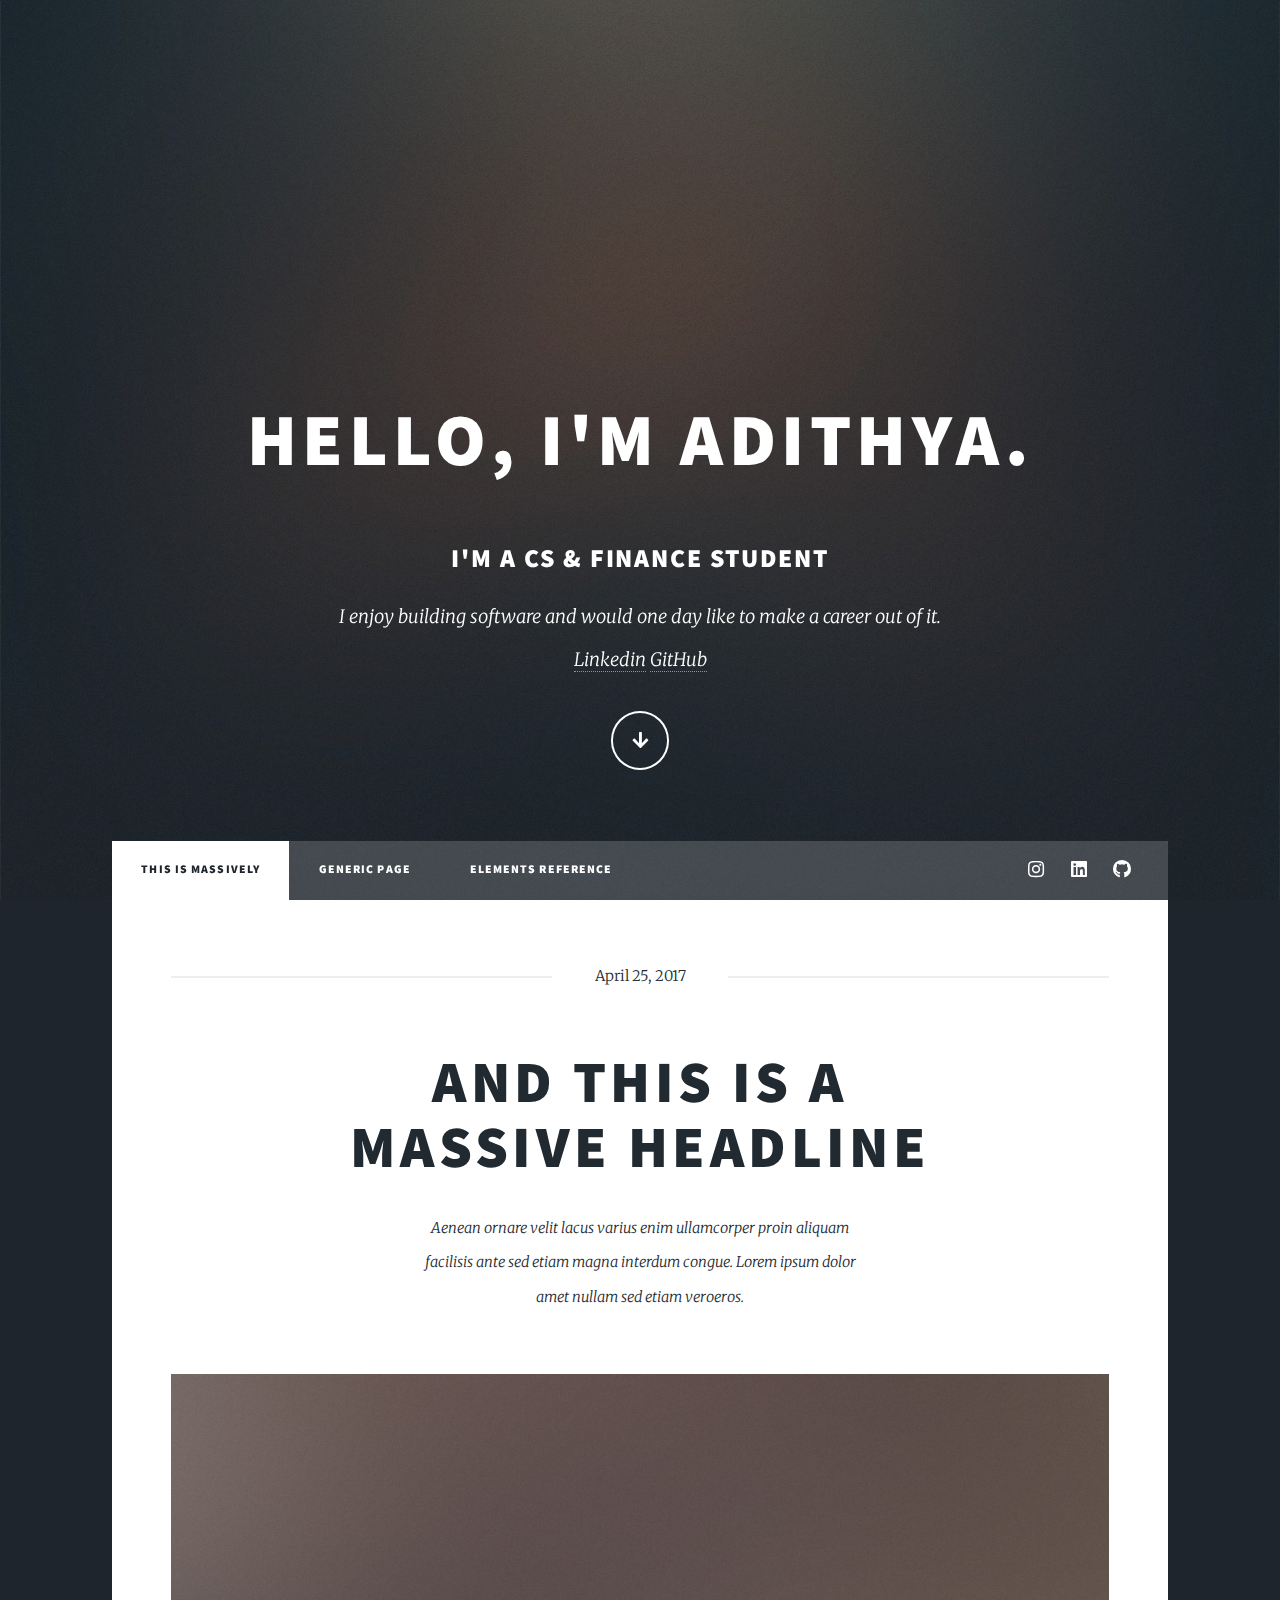
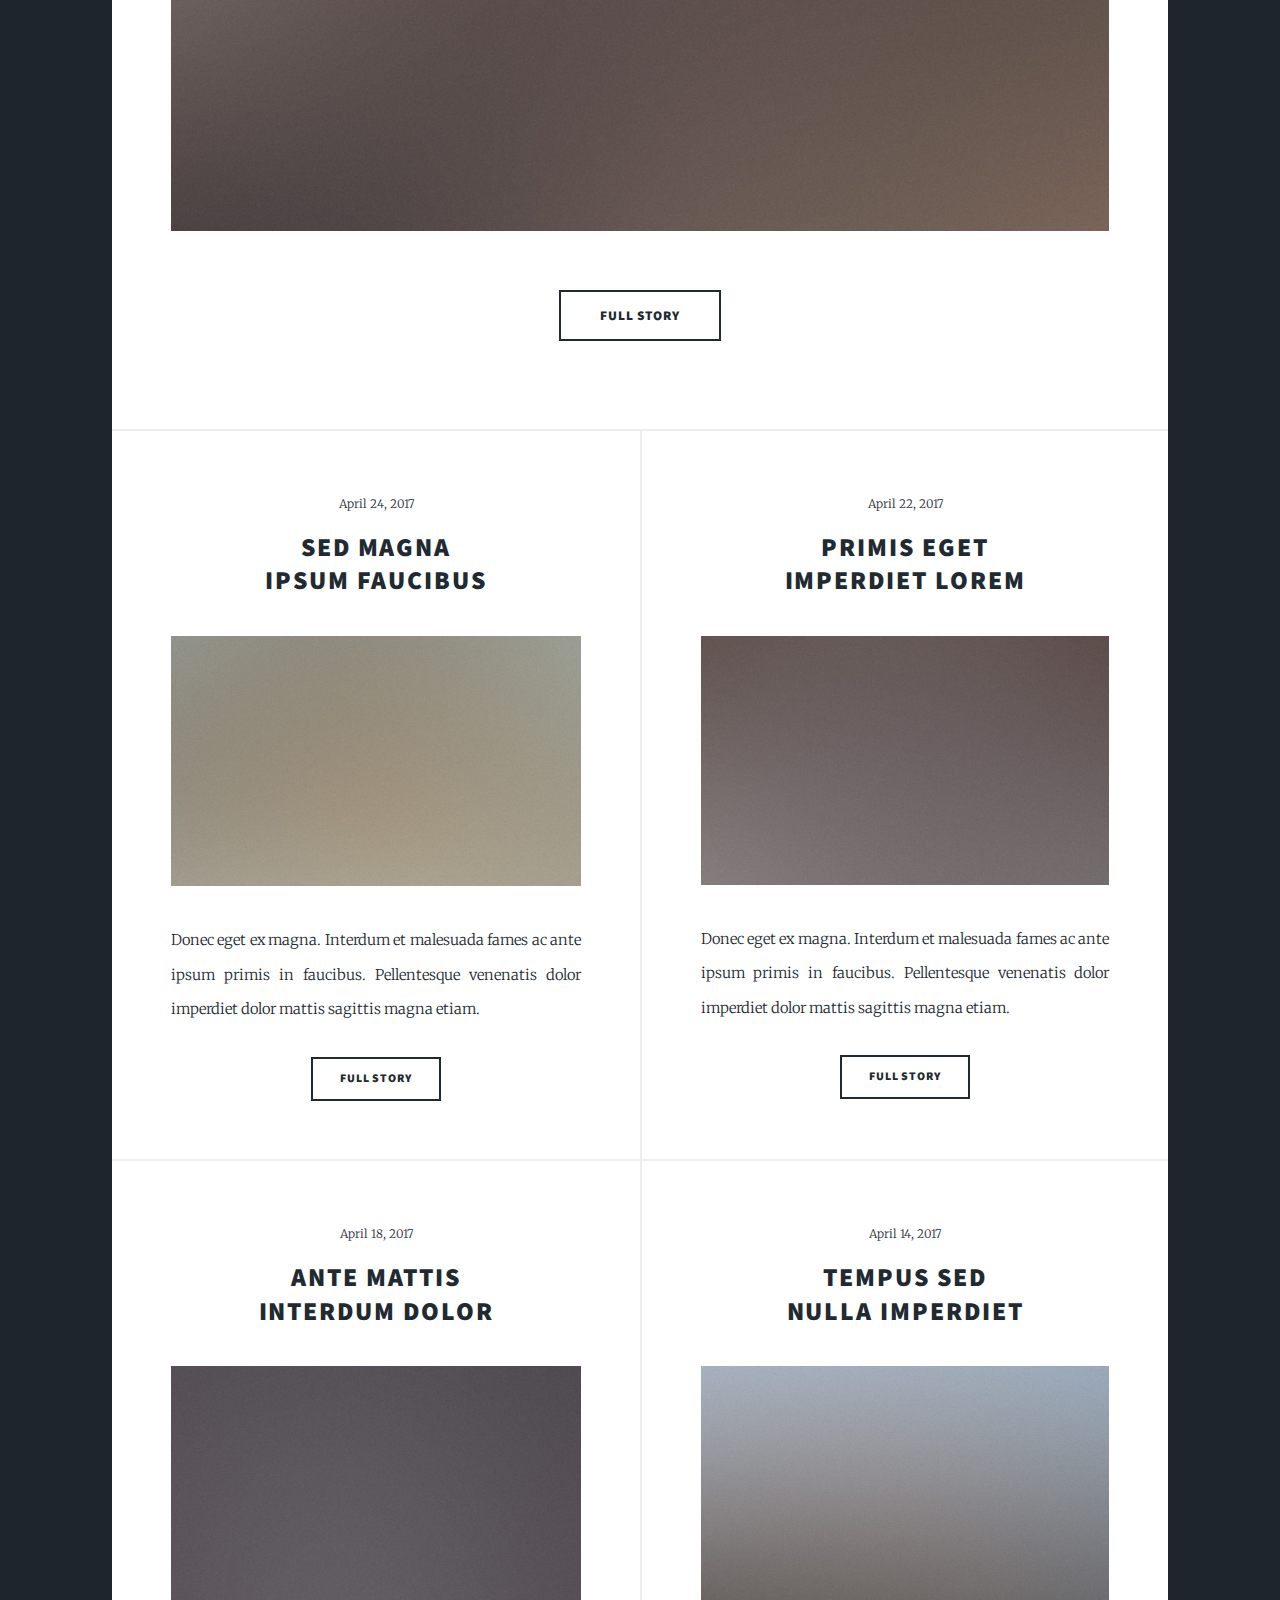
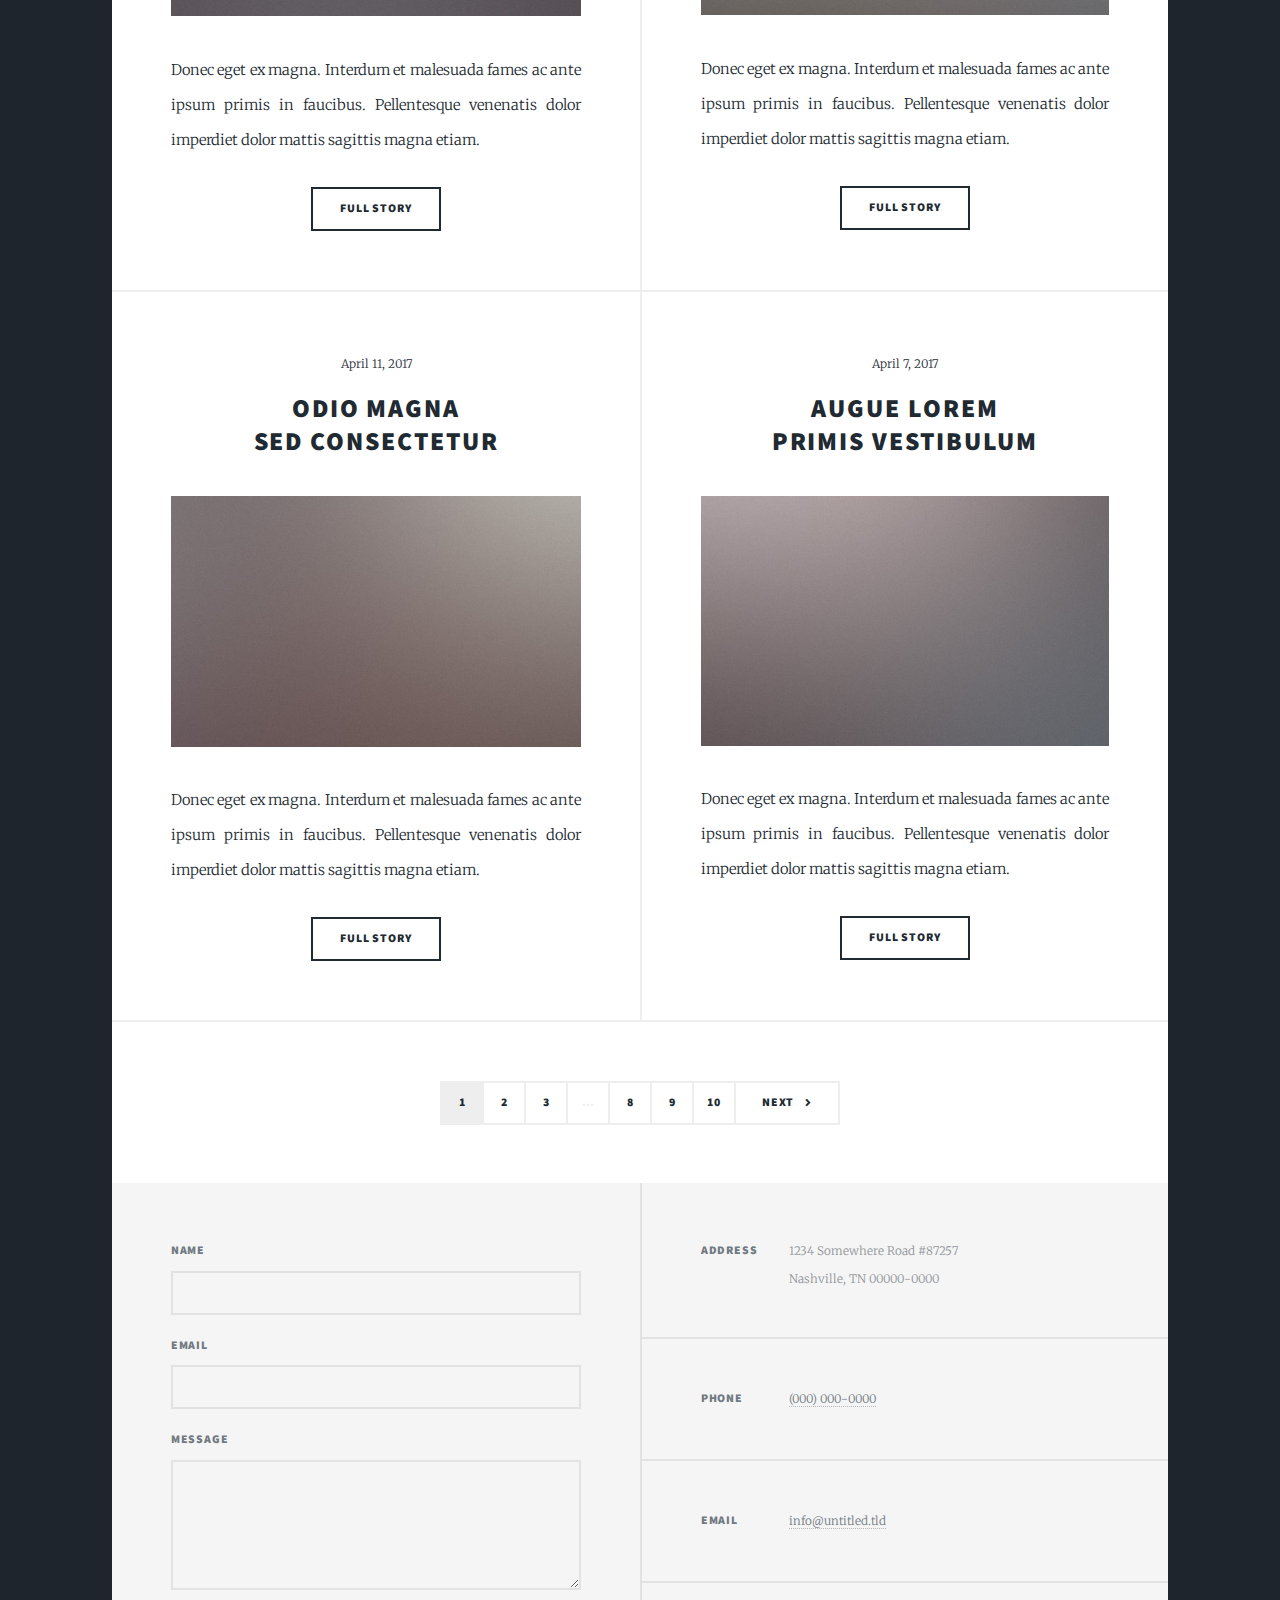
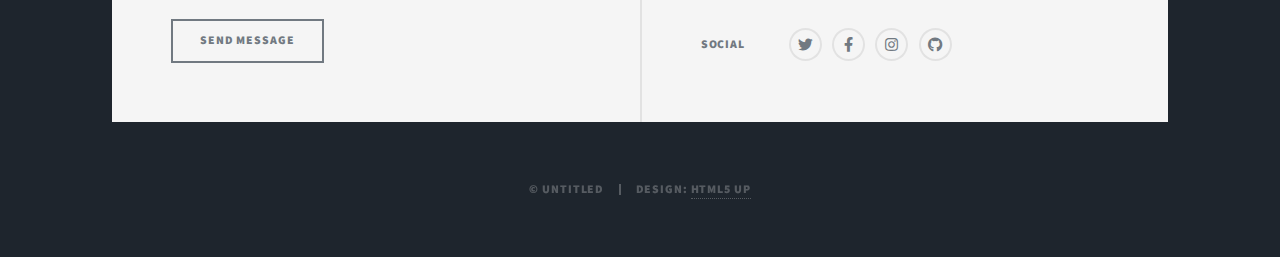
==== commit 758d54f6: "updates" ====
--- a/index.html
+++ b/index.html
@@ -6,7 +6,7 @@
 -->
 <html>
 	<head>
-		<title>Massively by HTML5 UP</title>
+		<title>Adithya Devi</title>
 		<meta charset="utf-8" />
 		<meta name="viewport" content="width=device-width, initial-scale=1, user-scalable=no" />
 		<link rel="stylesheet" href="assets/css/main.css" />
@@ -19,9 +19,10 @@
 
 				<!-- Intro -->
 					<div id="intro">
-						<h1>Adithya Devi</h1>
-						<p>A free, fully responsive HTML5 + CSS3 site template designed by <a href="https://twitter.com/ajlkn">@ajlkn</a> for <a href="https://html5up.net">HTML5 UP</a><br />
-						and released for free under the <a href="https://html5up.net/license">Creative Commons license</a>.</p>
+						<h1>Hello, I'm Adithya.</h1> <br>
+						<h2>I'm a CS & Finance Student</h2>
+						<p> I enjoy building software and would one day like to make a career out of it. <br><a href="www.linkedin.com/in/adithya-devi">Linkedin</a> <a href="https://github.com/AdithyaDevi3">GitHub</a><br />
+					</p>
 						<ul class="actions">
 							<li><a href="#header" class="button icon solid solo fa-arrow-down scrolly">Continue</a></li>
 						</ul>
@@ -29,7 +30,7 @@
 
 				<!-- Header -->
 					<header id="header">
-						<a href="index.html" class="logo">Massively</a>
+						<a href="index.html" class="logo">Home</a>
 					</header>
 
 				<!-- Nav -->
@@ -40,9 +41,8 @@
 							<li><a href="elements.html">Elements Reference</a></li>
 						</ul>
 						<ul class="icons">
-							<li><a href="#" class="icon brands fa-twitter"><span class="label">Twitter</span></a></li>
-							<li><a href="#" class="icon brands fa-facebook-f"><span class="label">Facebook</span></a></li>
-							<li><a href="#" class="icon brands fa-instagram"><span class="label">Instagram</span></a></li>
+							<li><a href="#" class="icon brands fa-instagram"><span class="label">Instagram</span></a href = "https://www.instagram.com/adithyadevi3/"></li>
+							<li><a href="#" class="icon brands fa-linkedin"><span class="label">LinkedIn</span></a href = "www.linkedin.com/in/adithya-devi"></li>
 							<li><a href="#" class="icon brands fa-github"><span class="label">GitHub</span></a></li>
 						</ul>
 					</nav>
@@ -60,7 +60,7 @@
 									facilisis ante sed etiam magna interdum congue. Lorem ipsum dolor<br />
 									amet nullam sed etiam veroeros.</p>
 								</header>
-								<a href="#" class="image main"><img src="images/pic01.jpg" alt="" /></a>
+								<a href="#" class="image main"><img src="images/pic01.jpg" alt="Adithya Devi" /></a>
 								<ul class="actions special">
 									<li><a href="#" class="button large">Full Story</a></li>
 								</ul>
@@ -74,7 +74,7 @@
 										<h2><a href="#">Sed magna<br />
 										ipsum faucibus</a></h2>
 									</header>
-									<a href="#" class="image fit"><img src="images/pic02.jpg" alt="" /></a>
+									<a href="#" class="image fit"><img src="images/pic02.jpg" alt="Adithya Devi" /></a>
 									<p>Donec eget ex magna. Interdum et malesuada fames ac ante ipsum primis in faucibus. Pellentesque venenatis dolor imperdiet dolor mattis sagittis magna etiam.</p>
 									<ul class="actions special">
 										<li><a href="#" class="button">Full Story</a></li>
@@ -86,7 +86,7 @@
 										<h2><a href="#">Primis eget<br />
 										imperdiet lorem</a></h2>
 									</header>
-									<a href="#" class="image fit"><img src="images/pic03.jpg" alt="" /></a>
+									<a href="#" class="image fit"><img src="images/pic03.jpg" alt="Adithya Devi" /></a>
 									<p>Donec eget ex magna. Interdum et malesuada fames ac ante ipsum primis in faucibus. Pellentesque venenatis dolor imperdiet dolor mattis sagittis magna etiam.</p>
 									<ul class="actions special">
 										<li><a href="#" class="button">Full Story</a></li>
@@ -98,7 +98,7 @@
 										<h2><a href="#">Ante mattis<br />
 										interdum dolor</a></h2>
 									</header>
-									<a href="#" class="image fit"><img src="images/pic04.jpg" alt="" /></a>
+									<a href="#" class="image fit"><img src="images/pic04.jpg" alt="Adithya Devi" /></a>
 									<p>Donec eget ex magna. Interdum et malesuada fames ac ante ipsum primis in faucibus. Pellentesque venenatis dolor imperdiet dolor mattis sagittis magna etiam.</p>
 									<ul class="actions special">
 										<li><a href="#" class="button">Full Story</a></li>
@@ -122,7 +122,7 @@
 										<h2><a href="#">Odio magna<br />
 										sed consectetur</a></h2>
 									</header>
-									<a href="#" class="image fit"><img src="images/pic06.jpg" alt="" /></a>
+									<a href="#" class="image fit"><img src="images/pic06.jpg" alt="Adithya Devi" /></a>
 									<p>Donec eget ex magna. Interdum et malesuada fames ac ante ipsum primis in faucibus. Pellentesque venenatis dolor imperdiet dolor mattis sagittis magna etiam.</p>
 									<ul class="actions special">
 										<li><a href="#" class="button">Full Story</a></li>
@@ -134,7 +134,7 @@
 										<h2><a href="#">Augue lorem<br />
 										primis vestibulum</a></h2>
 									</header>
-									<a href="#" class="image fit"><img src="images/pic07.jpg" alt="" /></a>
+									<a href="#" class="image fit"><img src="images/pic07.jpg" alt="Adithya Devi" /></a>
 									<p>Donec eget ex magna. Interdum et malesuada fames ac ante ipsum primis in faucibus. Pellentesque venenatis dolor imperdiet dolor mattis sagittis magna etiam.</p>
 									<ul class="actions special">
 										<li><a href="#" class="button">Full Story</a></li>
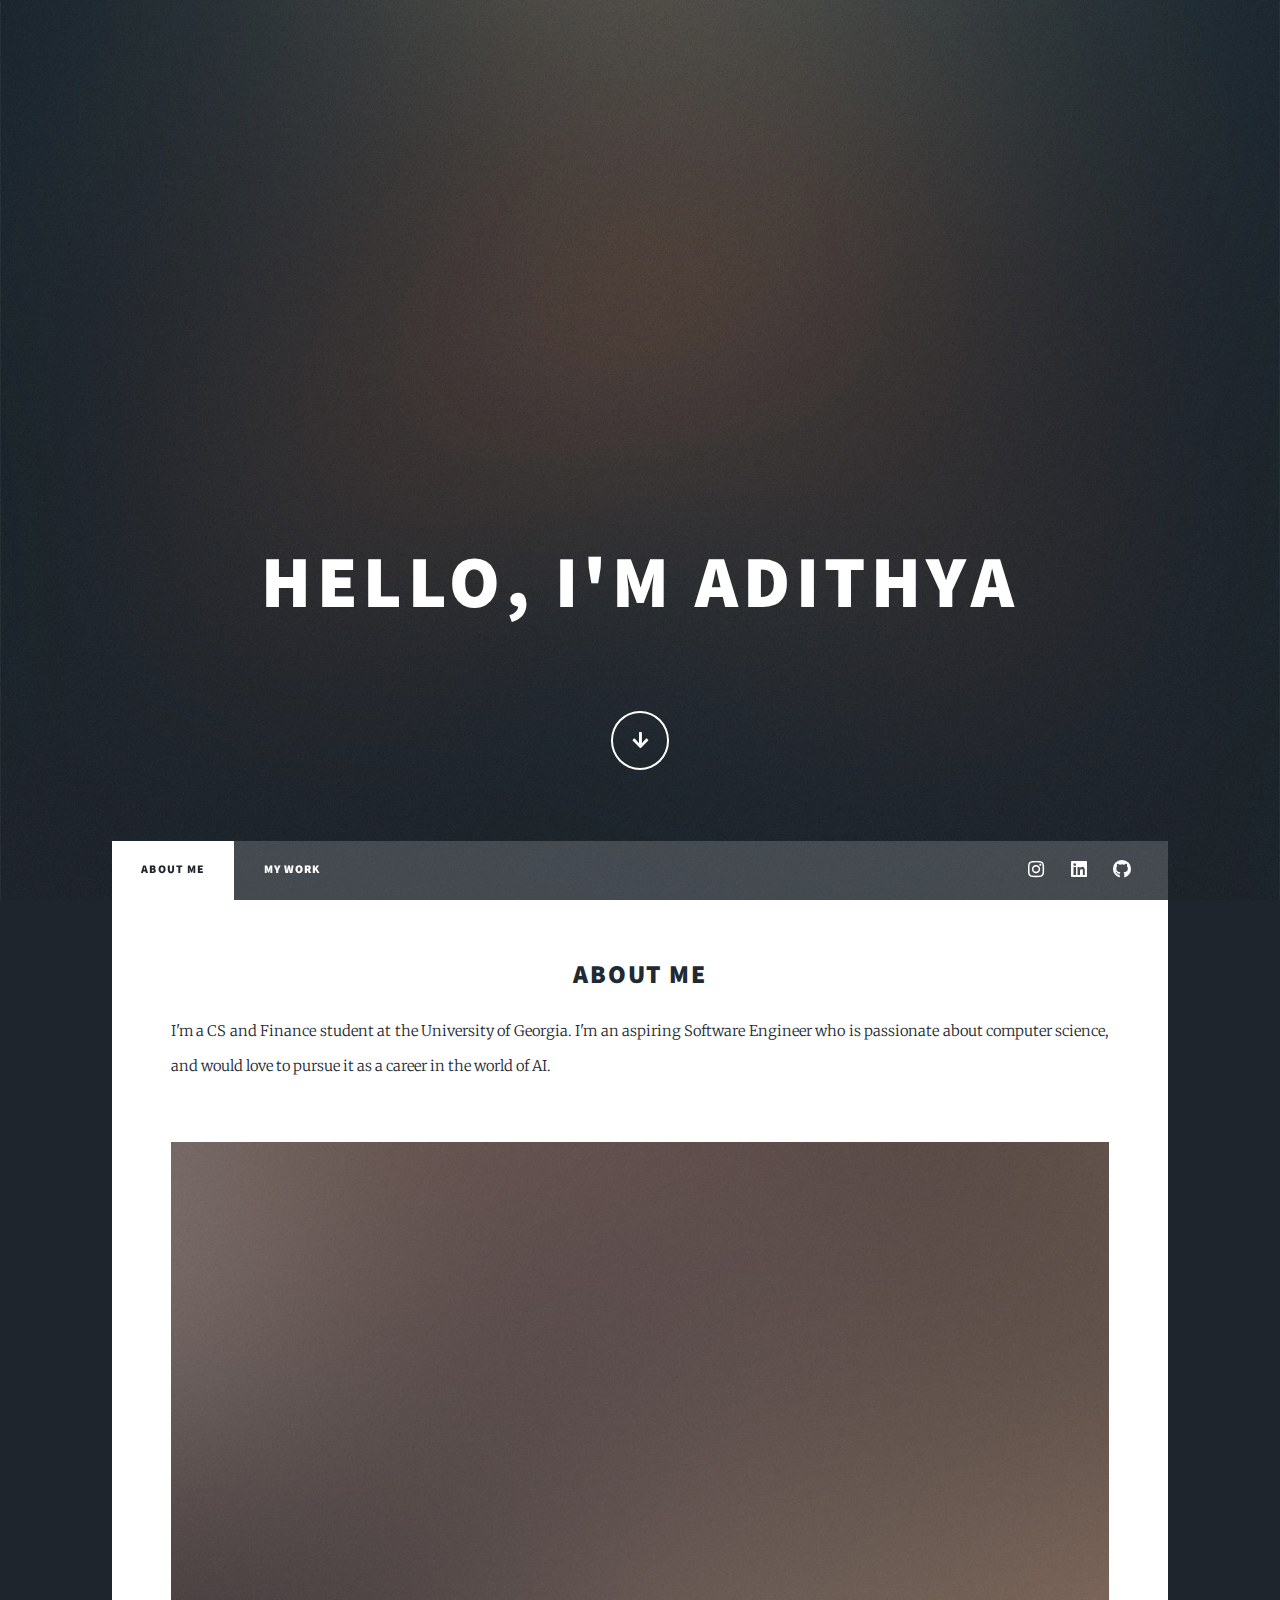
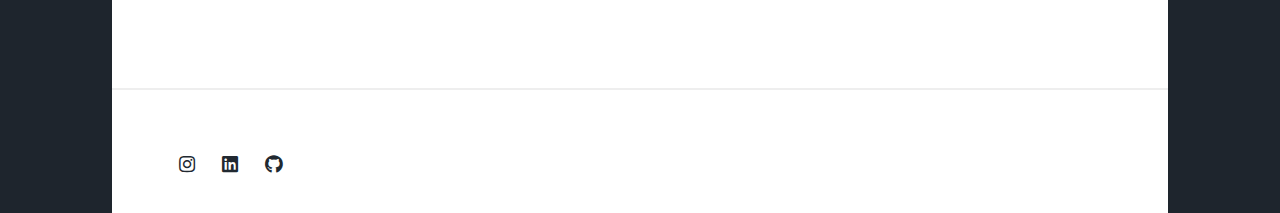
==== commit 6ae9950d: "adjustments" ====
--- a/index.html
+++ b/index.html
@@ -19,10 +19,8 @@
 
 				<!-- Intro -->
 					<div id="intro">
-						<h1>Hello, I'm Adithya.</h1> <br>
-						<h2>I'm a CS & Finance Student</h2>
-						<p> I enjoy building software and would one day like to make a career out of it. <br><a href="www.linkedin.com/in/adithya-devi">Linkedin</a> <a href="https://github.com/AdithyaDevi3">GitHub</a><br />
-					</p>
+						<h1>Hello, I'm Adithya</h1> <br>
+						</p>
 						<ul class="actions">
 							<li><a href="#header" class="button icon solid solo fa-arrow-down scrolly">Continue</a></li>
 						</ul>
@@ -36,9 +34,8 @@
 				<!-- Nav -->
 					<nav id="nav">
 						<ul class="links">
-							<li class="active"><a href="index.html">This is Massively</a></li>
-							<li><a href="generic.html">Generic Page</a></li>
-							<li><a href="elements.html">Elements Reference</a></li>
+							<li class="active"><a href="index.html">About Me</a></li>
+							<li><a href="elements.html">My Work</a></li>
 						</ul>
 						<ul class="icons">
 							<li><a href="#" class="icon brands fa-instagram"><span class="label">Instagram</span></a href = "https://www.instagram.com/adithyadevi3/"></li>
@@ -51,167 +48,22 @@
 					<div id="main">
 
 						<!-- Featured Post -->
-							<article class="post featured">
+							<article class="Adithya Devi">
 								<header class="major">
-									<span class="date">April 25, 2017</span>
-									<h2><a href="#">And this is a<br />
-									massive headline</a></h2>
-									<p>Aenean ornare velit lacus varius enim ullamcorper proin aliquam<br />
-									facilisis ante sed etiam magna interdum congue. Lorem ipsum dolor<br />
-									amet nullam sed etiam veroeros.</p>
+									
+									<h2><a href="#">About me</h2>
+									<p>I'm a CS and Finance student at the University of Georgia. I'm an aspiring Software Engineer who is passionate about computer science, and would love to pursue it as a career in the world of AI. </p>
 								</header>
 								<a href="#" class="image main"><img src="images/pic01.jpg" alt="Adithya Devi" /></a>
-								<ul class="actions special">
-									<li><a href="#" class="button large">Full Story</a></li>
-								</ul>
+								
 							</article>
 
-						<!-- Posts -->
-							<section class="posts">
-								<article>
-									<header>
-										<span class="date">April 24, 2017</span>
-										<h2><a href="#">Sed magna<br />
-										ipsum faucibus</a></h2>
-									</header>
-									<a href="#" class="image fit"><img src="images/pic02.jpg" alt="Adithya Devi" /></a>
-									<p>Donec eget ex magna. Interdum et malesuada fames ac ante ipsum primis in faucibus. Pellentesque venenatis dolor imperdiet dolor mattis sagittis magna etiam.</p>
-									<ul class="actions special">
-										<li><a href="#" class="button">Full Story</a></li>
-									</ul>
-								</article>
-								<article>
-									<header>
-										<span class="date">April 22, 2017</span>
-										<h2><a href="#">Primis eget<br />
-										imperdiet lorem</a></h2>
-									</header>
-									<a href="#" class="image fit"><img src="images/pic03.jpg" alt="Adithya Devi" /></a>
-									<p>Donec eget ex magna. Interdum et malesuada fames ac ante ipsum primis in faucibus. Pellentesque venenatis dolor imperdiet dolor mattis sagittis magna etiam.</p>
-									<ul class="actions special">
-										<li><a href="#" class="button">Full Story</a></li>
-									</ul>
-								</article>
-								<article>
-									<header>
-										<span class="date">April 18, 2017</span>
-										<h2><a href="#">Ante mattis<br />
-										interdum dolor</a></h2>
-									</header>
-									<a href="#" class="image fit"><img src="images/pic04.jpg" alt="Adithya Devi" /></a>
-									<p>Donec eget ex magna. Interdum et malesuada fames ac ante ipsum primis in faucibus. Pellentesque venenatis dolor imperdiet dolor mattis sagittis magna etiam.</p>
-									<ul class="actions special">
-										<li><a href="#" class="button">Full Story</a></li>
-									</ul>
-								</article>
-								<article>
-									<header>
-										<span class="date">April 14, 2017</span>
-										<h2><a href="#">Tempus sed<br />
-										nulla imperdiet</a></h2>
-									</header>
-									<a href="#" class="image fit"><img src="images/pic05.jpg" alt="" /></a>
-									<p>Donec eget ex magna. Interdum et malesuada fames ac ante ipsum primis in faucibus. Pellentesque venenatis dolor imperdiet dolor mattis sagittis magna etiam.</p>
-									<ul class="actions special">
-										<li><a href="#" class="button">Full Story</a></li>
-									</ul>
-								</article>
-								<article>
-									<header>
-										<span class="date">April 11, 2017</span>
-										<h2><a href="#">Odio magna<br />
-										sed consectetur</a></h2>
-									</header>
-									<a href="#" class="image fit"><img src="images/pic06.jpg" alt="Adithya Devi" /></a>
-									<p>Donec eget ex magna. Interdum et malesuada fames ac ante ipsum primis in faucibus. Pellentesque venenatis dolor imperdiet dolor mattis sagittis magna etiam.</p>
-									<ul class="actions special">
-										<li><a href="#" class="button">Full Story</a></li>
-									</ul>
-								</article>
-								<article>
-									<header>
-										<span class="date">April 7, 2017</span>
-										<h2><a href="#">Augue lorem<br />
-										primis vestibulum</a></h2>
-									</header>
-									<a href="#" class="image fit"><img src="images/pic07.jpg" alt="Adithya Devi" /></a>
-									<p>Donec eget ex magna. Interdum et malesuada fames ac ante ipsum primis in faucibus. Pellentesque venenatis dolor imperdiet dolor mattis sagittis magna etiam.</p>
-									<ul class="actions special">
-										<li><a href="#" class="button">Full Story</a></li>
-									</ul>
-								</article>
-							</section>
-
-						<!-- Footer -->
-							<footer>
-								<div class="pagination">
-									<!--<a href="#" class="previous">Prev</a>-->
-									<a href="#" class="page active">1</a>
-									<a href="#" class="page">2</a>
-									<a href="#" class="page">3</a>
-									<span class="extra">&hellip;</span>
-									<a href="#" class="page">8</a>
-									<a href="#" class="page">9</a>
-									<a href="#" class="page">10</a>
-									<a href="#" class="next">Next</a>
-								</div>
-							</footer>
-
-					</div>
-
-				<!-- Footer -->
-					<footer id="footer">
-						<section>
-							<form method="post" action="#">
-								<div class="fields">
-									<div class="field">
-										<label for="name">Name</label>
-										<input type="text" name="name" id="name" />
-									</div>
-									<div class="field">
-										<label for="email">Email</label>
-										<input type="text" name="email" id="email" />
-									</div>
-									<div class="field">
-										<label for="message">Message</label>
-										<textarea name="message" id="message" rows="3"></textarea>
-									</div>
-								</div>
-								<ul class="actions">
-									<li><input type="submit" value="Send Message" /></li>
-								</ul>
-							</form>
-						</section>
-						<section class="split contact">
-							<section class="alt">
-								<h3>Address</h3>
-								<p>1234 Somewhere Road #87257<br />
-								Nashville, TN 00000-0000</p>
-							</section>
-							<section>
-								<h3>Phone</h3>
-								<p><a href="#">(000) 000-0000</a></p>
-							</section>
-							<section>
-								<h3>Email</h3>
-								<p><a href="#">info@untitled.tld</a></p>
-							</section>
-							<section>
-								<h3>Social</h3>
-								<ul class="icons alt">
-									<li><a href="#" class="icon brands alt fa-twitter"><span class="label">Twitter</span></a></li>
-									<li><a href="#" class="icon brands alt fa-facebook-f"><span class="label">Facebook</span></a></li>
-									<li><a href="#" class="icon brands alt fa-instagram"><span class="label">Instagram</span></a></li>
-									<li><a href="#" class="icon brands alt fa-github"><span class="label">GitHub</span></a></li>
-								</ul>
-							</section>
-						</section>
-					</footer>
-
-				<!-- Copyright -->
-					<div id="copyright">
-						<ul><li>&copy; Untitled</li><li>Design: <a href="https://html5up.net">HTML5 UP</a></li></ul>
-					</div>
+							<ul class="icons icons-right">
+								<li><a href="#" class="icon brands fa-instagram"><span class="label">Instagram</span></a href = "https://www.instagram.com/adithyadevi3/"></li>
+								<li><a href="#" class="icon brands fa-linkedin"><span class="label">LinkedIn</span></a href = "www.linkedin.com/in/adithya-devi"></li>
+								<li><a href="#" class="icon brands fa-github"><span class="label">GitHub</span></a></li>
+							</ul>
+				<!-- Copyright -->	
 
 			</div>
 
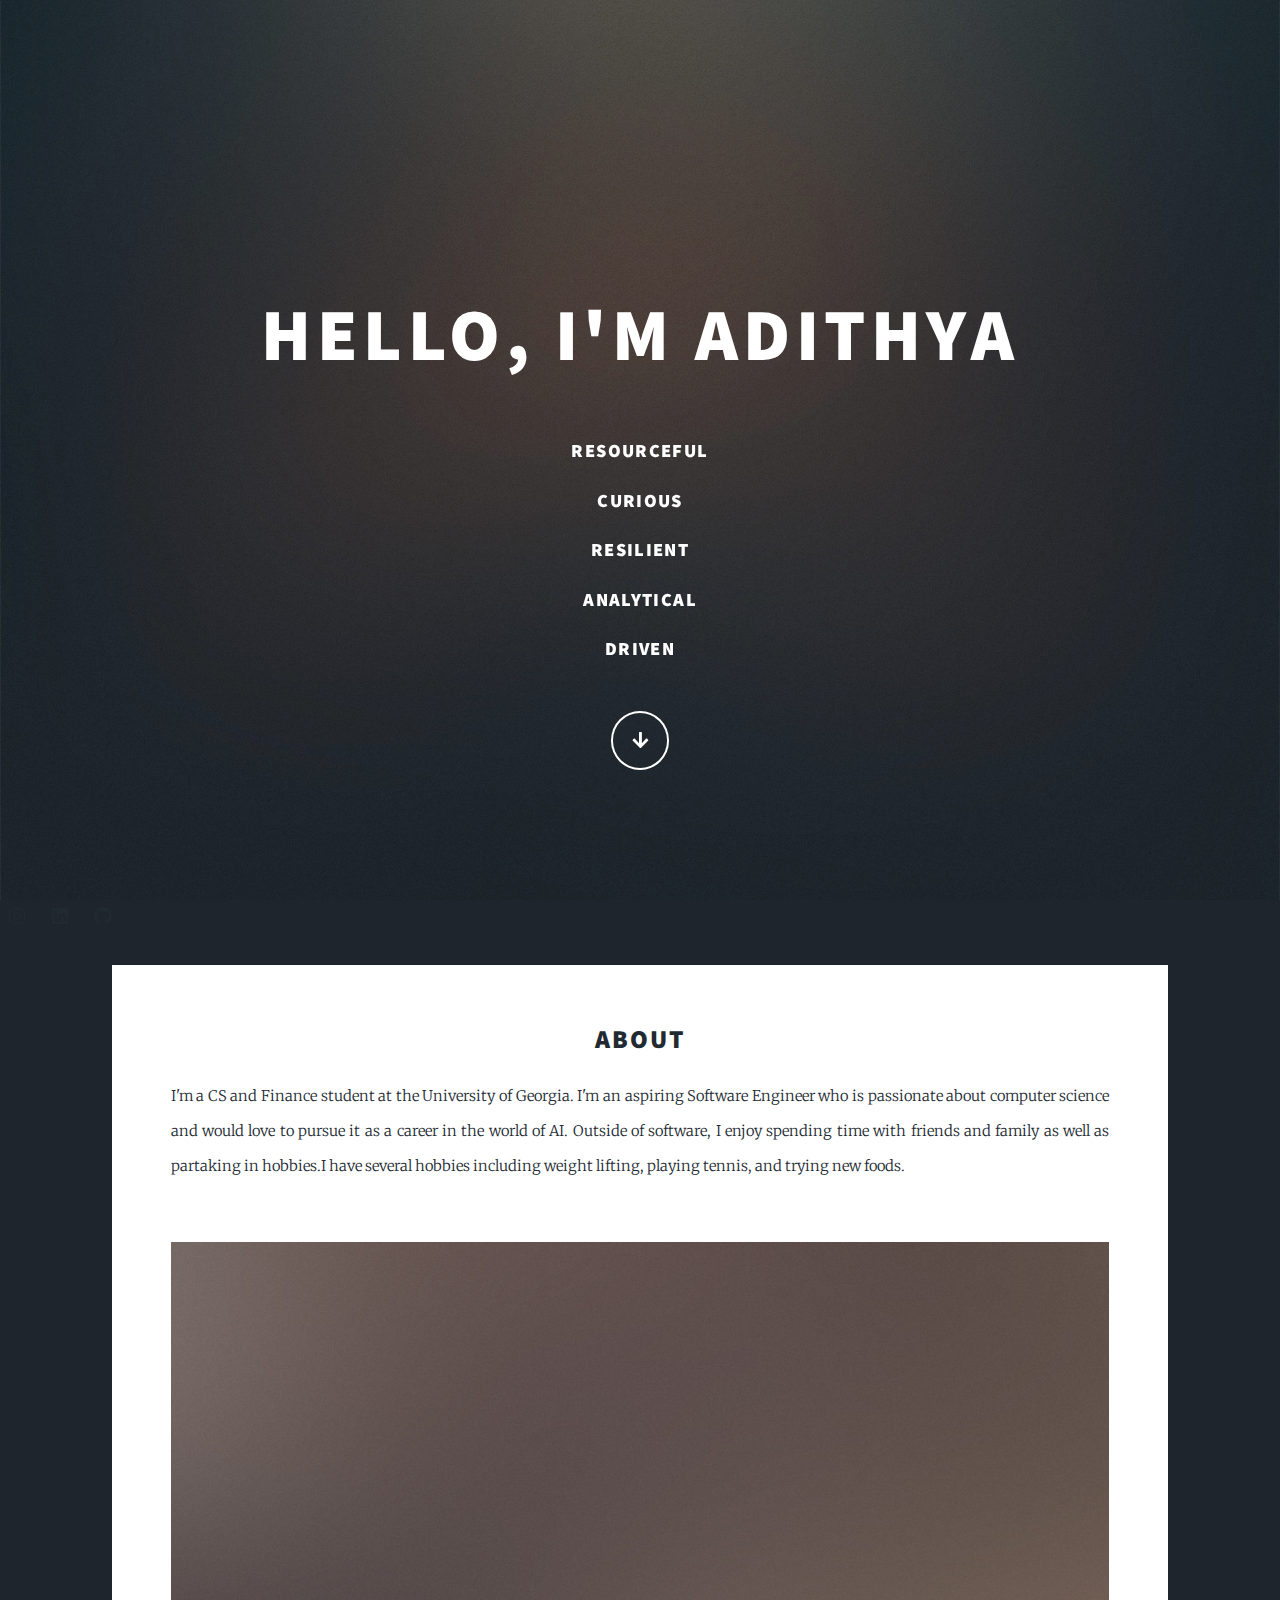
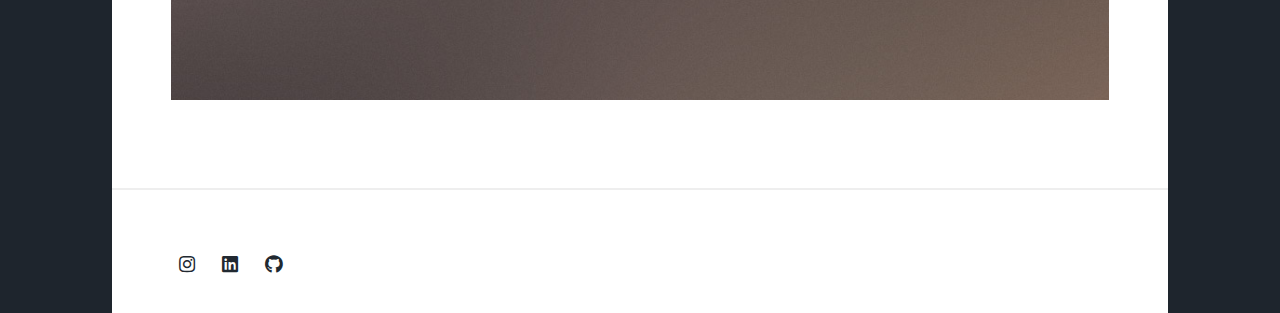
==== commit af0a0b79: "more features" ====
--- a/index.html
+++ b/index.html
@@ -20,6 +20,13 @@
 				<!-- Intro -->
 					<div id="intro">
 						<h1>Hello, I'm Adithya</h1> <br>
+						<h3>Resourceful</h3>
+						<h3>Curious</h3>
+						<h3>Resilient</h3>
+						<h3>Analytical</h3>
+						<h3>Driven</h3>
+						
+						
 						</p>
 						<ul class="actions">
 							<li><a href="#header" class="button icon solid solo fa-arrow-down scrolly">Continue</a></li>
@@ -31,18 +38,14 @@
 						<a href="index.html" class="logo">Home</a>
 					</header>
 
-				<!-- Nav -->
-					<nav id="nav">
-						<ul class="links">
-							<li class="active"><a href="index.html">About Me</a></li>
-							<li><a href="elements.html">My Work</a></li>
-						</ul>
+				
 						<ul class="icons">
 							<li><a href="#" class="icon brands fa-instagram"><span class="label">Instagram</span></a href = "https://www.instagram.com/adithyadevi3/"></li>
 							<li><a href="#" class="icon brands fa-linkedin"><span class="label">LinkedIn</span></a href = "www.linkedin.com/in/adithya-devi"></li>
-							<li><a href="#" class="icon brands fa-github"><span class="label">GitHub</span></a></li>
+							<li><a href="#" class="icon brands fa-github"><span class="label">GitHub</span></a href ="https://github.com/AdithyaDevi3"></li>
+							<li><a href="#" class="icon brands fa-email"><span class="label">Email</span></a href ="adevi.swe@gmail.com"></li>			
 						</ul>
-					</nav>
+			
 
 				<!-- Main -->
 					<div id="main">
@@ -51,17 +54,30 @@
 							<article class="Adithya Devi">
 								<header class="major">
 									
-									<h2><a href="#">About me</h2>
-									<p>I'm a CS and Finance student at the University of Georgia. I'm an aspiring Software Engineer who is passionate about computer science, and would love to pursue it as a career in the world of AI. </p>
-								</header>
+									<h2><a href="#">About</h2>
+									<p>
+										I'm a CS and Finance student at the University of Georgia. I'm an aspiring Software Engineer who is passionate 
+										about computer science and would love to pursue it as a career in the world of AI. Outside of software, I enjoy 
+										spending time with friends and family as well as partaking in hobbies.I have several hobbies including weight 
+										lifting, playing tennis, and trying new foods. 
+									</p>
+
+									</header>
 								<a href="#" class="image main"><img src="images/pic01.jpg" alt="Adithya Devi" /></a>
 								
 							</article>
 
-							<ul class="icons icons-right">
+
+
+
+
+							
+
+							<ul class="icons">
 								<li><a href="#" class="icon brands fa-instagram"><span class="label">Instagram</span></a href = "https://www.instagram.com/adithyadevi3/"></li>
 								<li><a href="#" class="icon brands fa-linkedin"><span class="label">LinkedIn</span></a href = "www.linkedin.com/in/adithya-devi"></li>
-								<li><a href="#" class="icon brands fa-github"><span class="label">GitHub</span></a></li>
+								<li><a href="#" class="icon brands fa-github"><span class="label">GitHub</span></a href ="https://github.com/AdithyaDevi3"></li>
+								<li><a href="#" class="icon brands fa-email"><span class="label">Email</span></a href ="adevi.swe@gmail.com"></li>			
 							</ul>
 				<!-- Copyright -->	
 
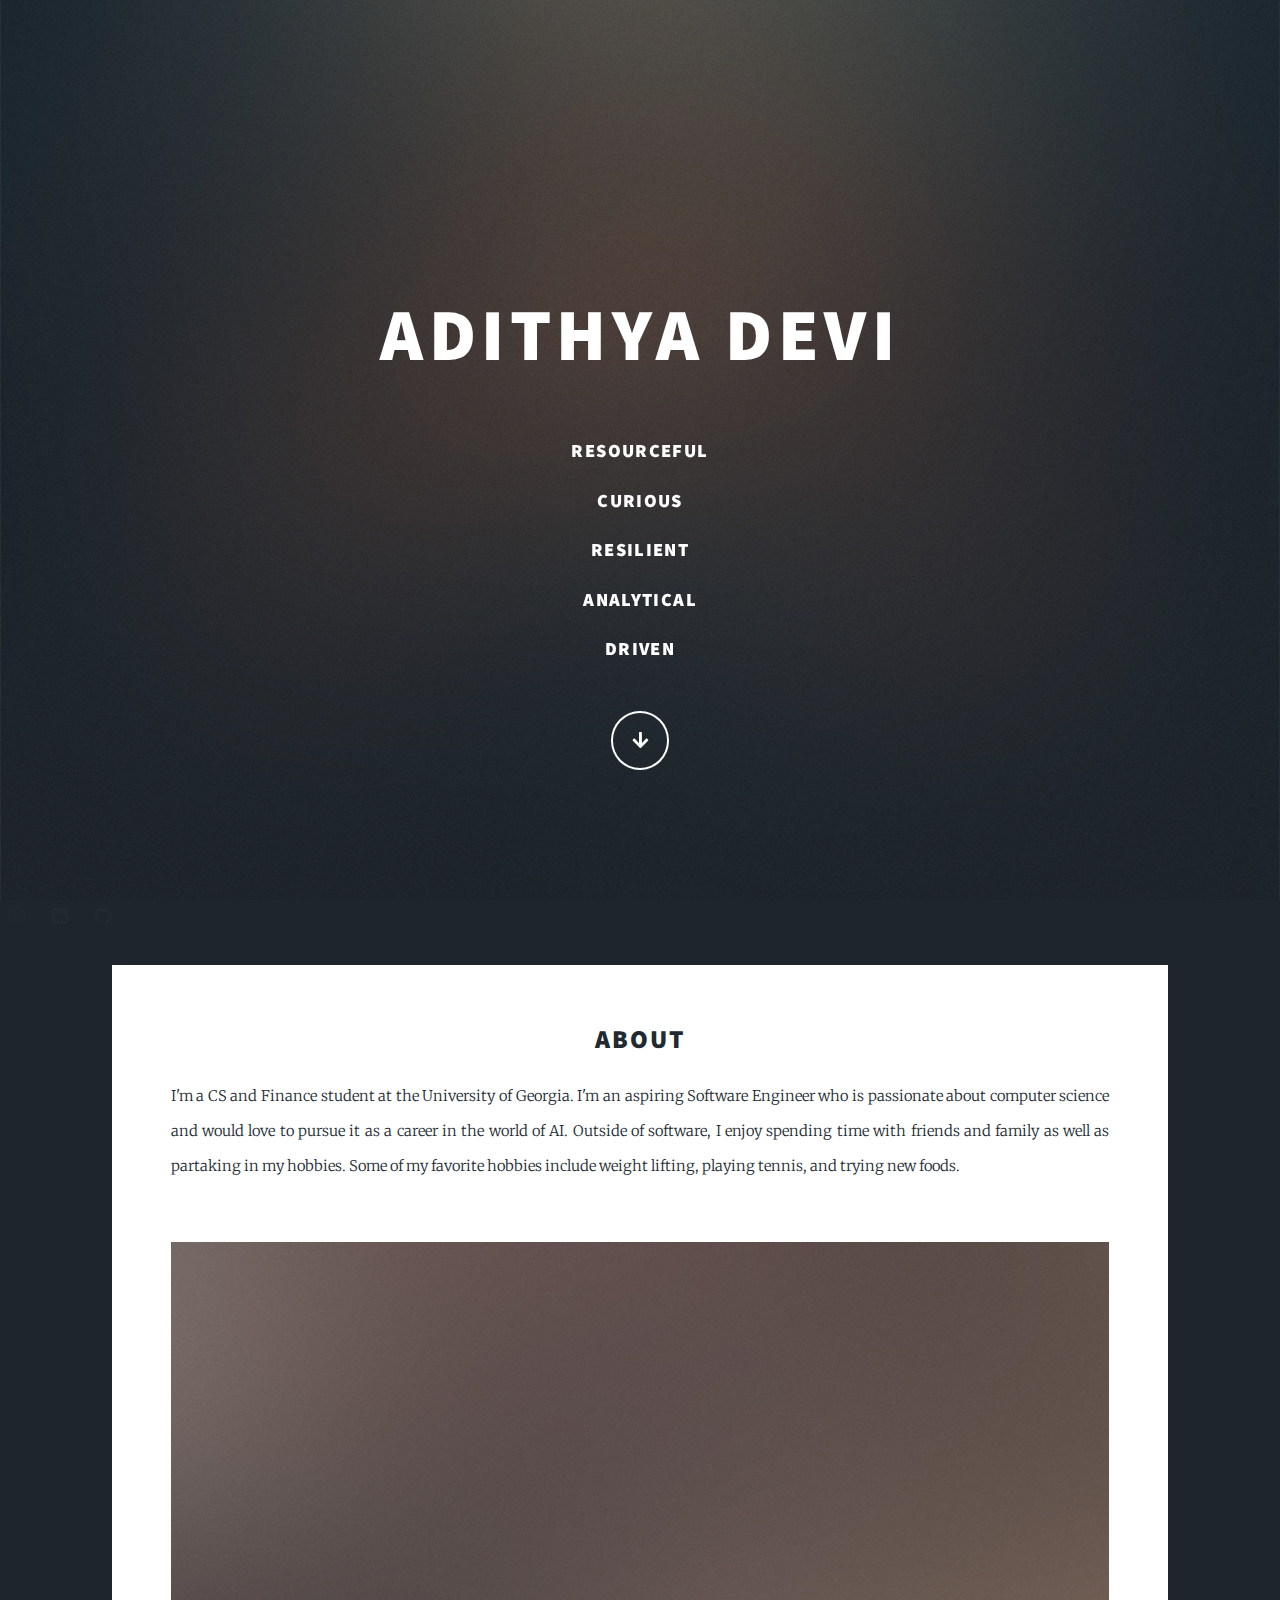
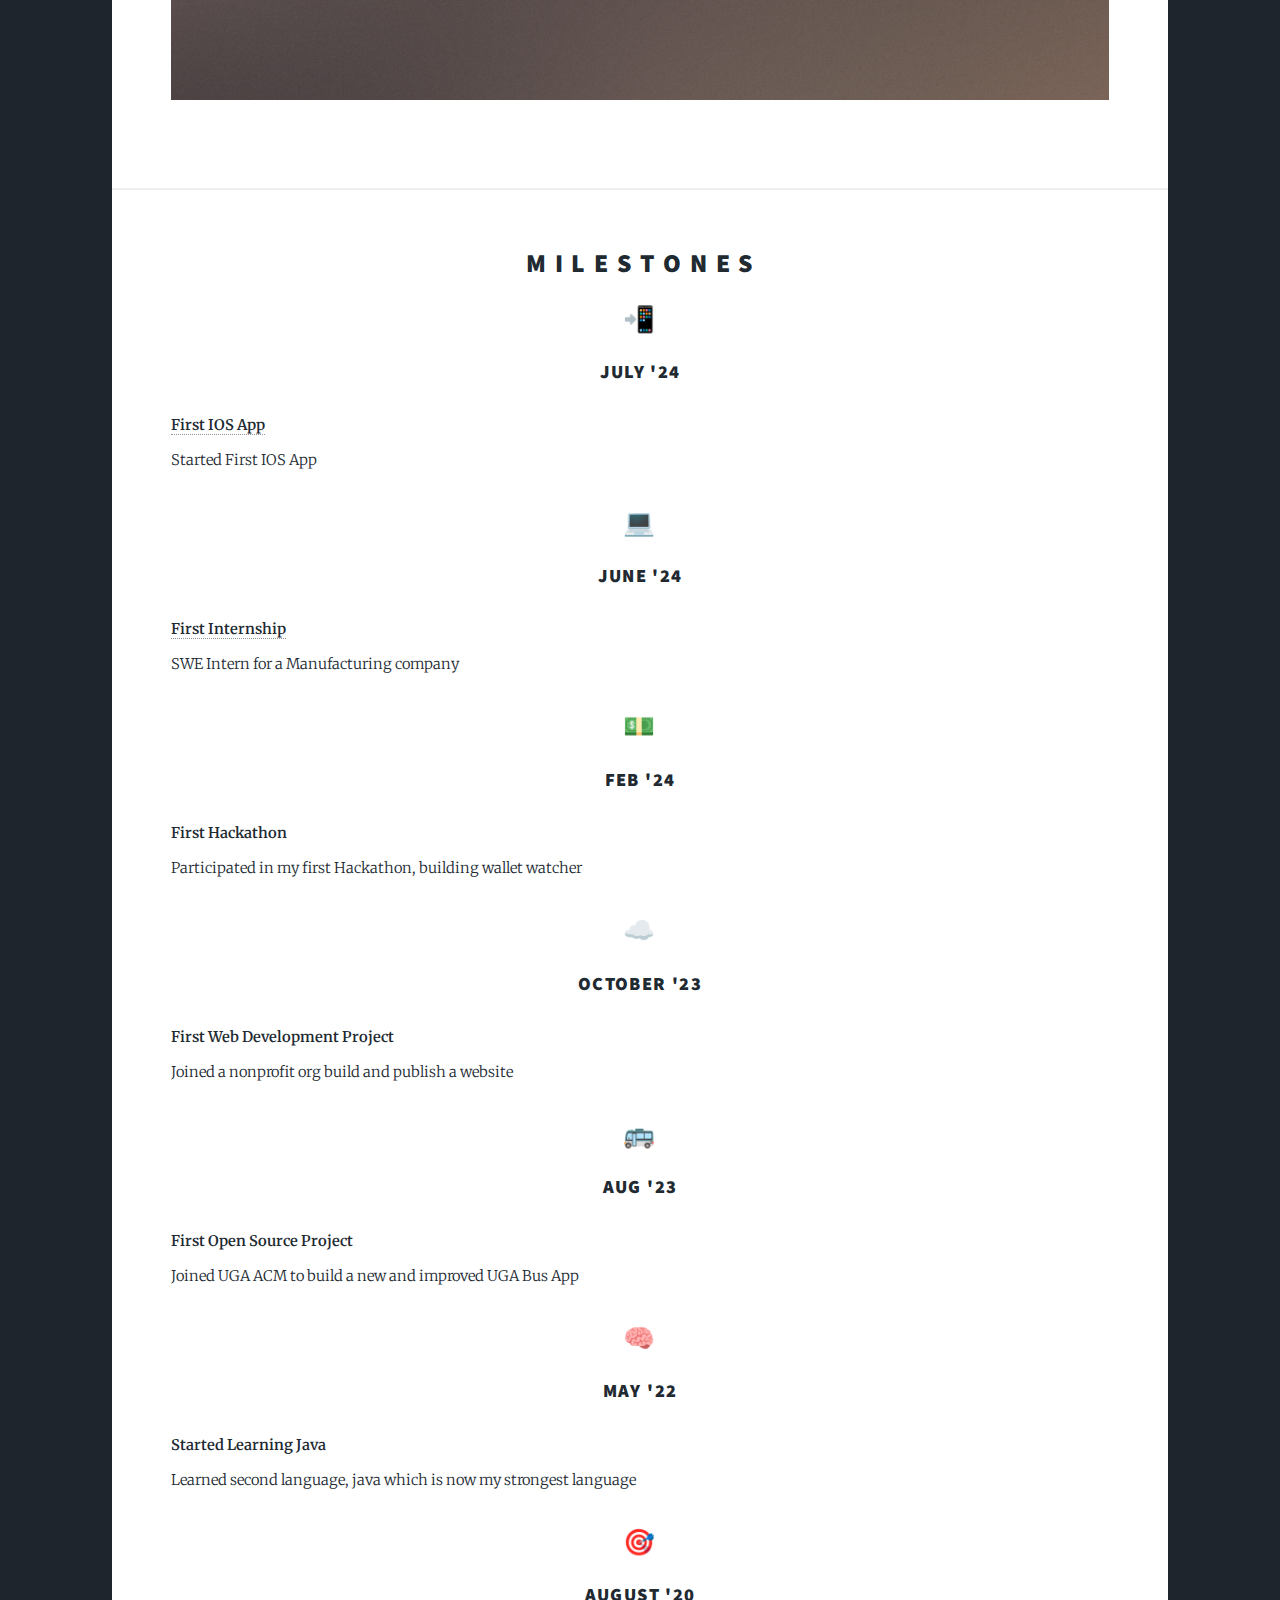
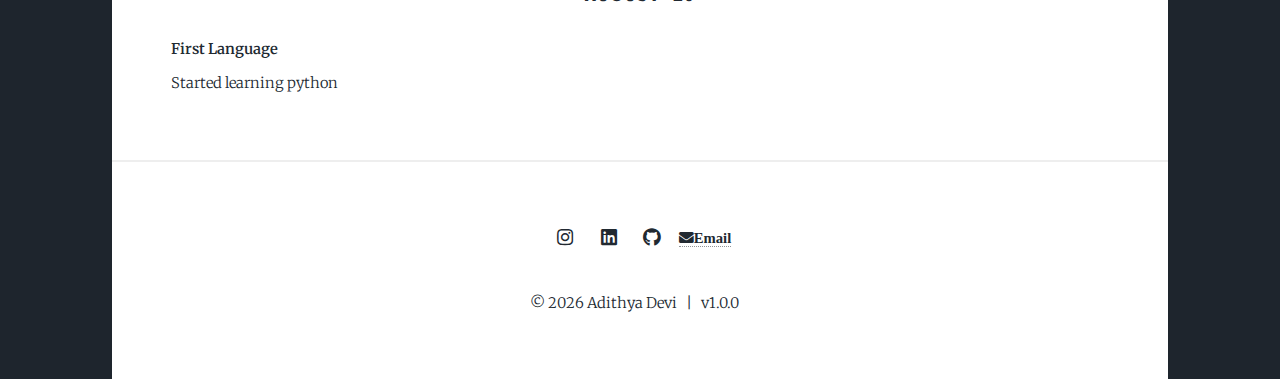
==== commit e410a69f: "cleanup" ====
--- a/index.html
+++ b/index.html
@@ -19,7 +19,7 @@
 
 				<!-- Intro -->
 					<div id="intro">
-						<h1>Hello, I'm Adithya</h1> <br>
+						<h1>Adithya Devi</h1> <br>
 						<h3>Resourceful</h3>
 						<h3>Curious</h3>
 						<h3>Resilient</h3>
@@ -46,7 +46,7 @@
 							<li><a href="#" class="icon brands fa-email"><span class="label">Email</span></a href ="adevi.swe@gmail.com"></li>			
 						</ul>
 			
-
+			</div>
 				<!-- Main -->
 					<div id="main">
 
@@ -58,7 +58,7 @@
 									<p>
 										I'm a CS and Finance student at the University of Georgia. I'm an aspiring Software Engineer who is passionate 
 										about computer science and would love to pursue it as a career in the world of AI. Outside of software, I enjoy 
-										spending time with friends and family as well as partaking in hobbies.I have several hobbies including weight 
+										spending time with friends and family as well as partaking in my hobbies. Some of my favorite hobbies include weight 
 										lifting, playing tennis, and trying new foods. 
 									</p>
 
@@ -69,18 +69,96 @@
 
 
 
+						<section class="wrapper style1 align-center">
+							<div class="inner">
+								<h2>M i l e s t o n e s</h2>
+								<!-- <h2>Milestones</h2> -->
+								<div class="items style1 medium onscroll-fade-in">
+									<section><div class="inner">
+										<span class="icon style2 major"></span>
+										<h2>📲</h2>
+										<h3>July '24</h3>
+										<p>
+												<a href="http://chronogrp.com/">  <b>First IOS App</b></a><br>Started First IOS App
+										</p>
+									</div></section>
+								<div class="items style1 medium onscroll-fade-in">
+									<section><div class="inner">
+										<span class="icon style2 major"></span>
+										<h2>💻</h2>
+										<h3>June '24</h3>
+										<p>
+												<a href="http://chronogrp.com/">  <b>First Internship</b></a><br> SWE Intern for a Manufacturing company
+										</p>
+									</div></section>
+									<section><div class="inner">
+										<span class="icon style2 major"></span>
+										<h2>💵</h2>
+										<h3>Feb '24</h3>
+										<p>
+													<b>First Hackathon</b><br> Participated in my first Hackathon, building wallet watcher 
+										</p>
+									</div></section>
+									<section><div class="inner">
+										<span class="icon style2 major"></span>
+										<h2>☁️</h2>
+										<h3>October '23</h3>
+										<p>
+											<b>First Web Development Project</b><br> Joined a nonprofit org build and publish a website
+										</p>
+									</div></section>
+									<section><div class="inner">
+										<span class="icon style2 major"></span>
+										<h2>🚌</h2>
+										<h3>Aug '23</h3>
+										<p>
+											<b>First Open Source Project</b><br>Joined UGA ACM to build a new and improved UGA Bus App
+										</p>
+									</div></section>
+									<section><div class="inner">
+										<span class="icon style2 major"></span>
+										<h2>🧠</h2>
+										<h3>May '22</h3>
+										<p>
+											<b>Started Learning Java </b><br>Learned second language, java which is now my strongest language
+										</p>
+									</div></section>
+									<section><div class="inner">
+										<span class="icon style2 major"></span>
+										<h2>🎯</h2>
+										<h3>August '20</h3>
+										<p>
+											<b>First Language</b><br>Started learning python
+										</p>
+								</div>
+							</div>
+						</section>
 
+						<footer class="wrapper style1 align-center">
 
-							
-
-							<ul class="icons">
-								<li><a href="#" class="icon brands fa-instagram"><span class="label">Instagram</span></a href = "https://www.instagram.com/adithyadevi3/"></li>
-								<li><a href="#" class="icon brands fa-linkedin"><span class="label">LinkedIn</span></a href = "www.linkedin.com/in/adithya-devi"></li>
-								<li><a href="#" class="icon brands fa-github"><span class="label">GitHub</span></a href ="https://github.com/AdithyaDevi3"></li>
-								<li><a href="#" class="icon brands fa-email"><span class="label">Email</span></a href ="adevi.swe@gmail.com"></li>			
+						
+								<ul class="icons">
+								<li><a href="https://www.instagram.com/adithyadevi3/" class="icon brands fa-instagram"><span class="label">Instagram</span></a></li>
+								<li><a href="www.linkedin.com/in/adithya-devi" class="icon brands fa-linkedin"><span class="label">LinkedIn</span></a></li>
+								<li><a href ="https://github.com/AdithyaDevi3" class="icon brands fa-github"><span class="label">GitHub</span></a></li>
+								<li><a href ="mailto:adevi.swe@gmail.com" class="fa fa-envelope"><span class="label">Email</span></a></li>
+								
 							</ul>
 				<!-- Copyright -->	
-
+				
+					
+				<p style="text-align: center;">
+					©
+					<script>
+						document.write(new Date().getFullYear());
+					</script>
+					Adithya Devi &nbsp; | &nbsp; v1.0.0 &nbsp; &nbsp;
+					<!-- <a href="v1/index1.html"> Version 1</a> | -->
+				</p>
+				
+				
+					</footer>
+				
 			</div>
 
 		<!-- Scripts -->
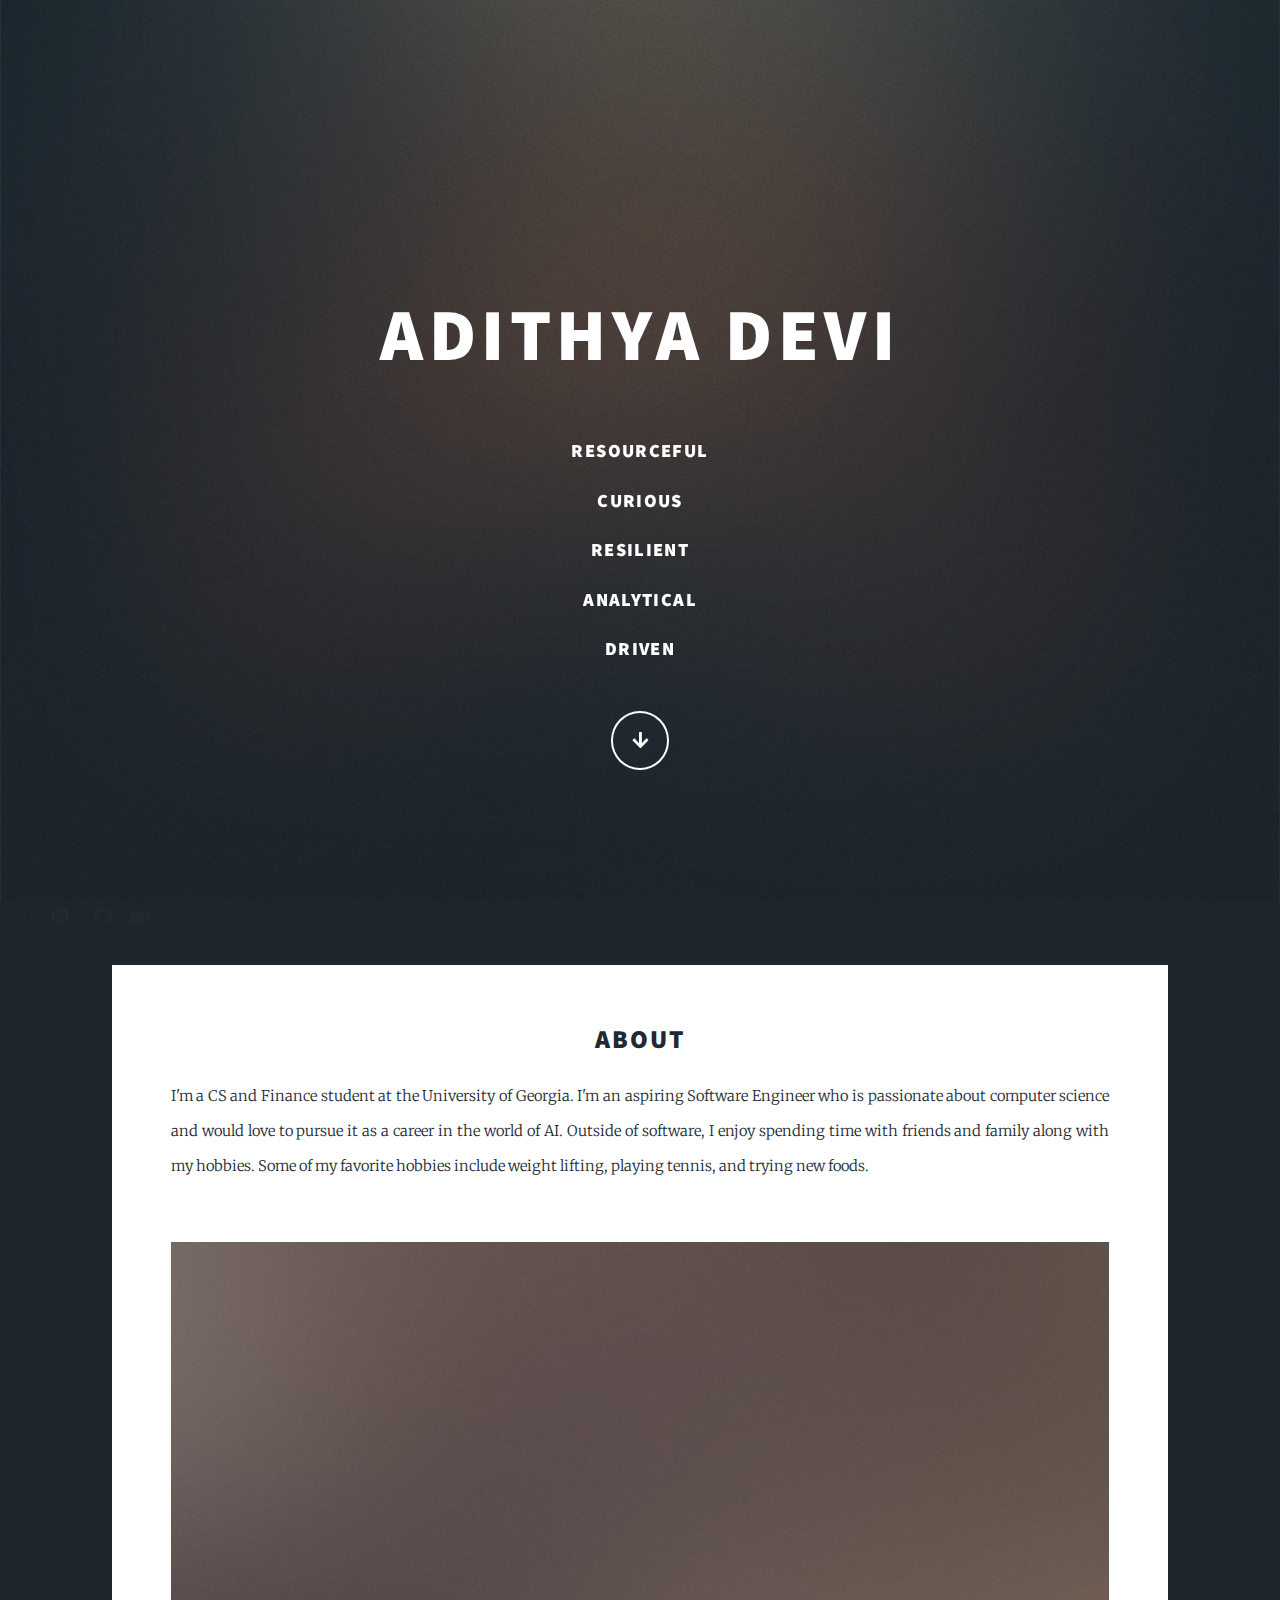
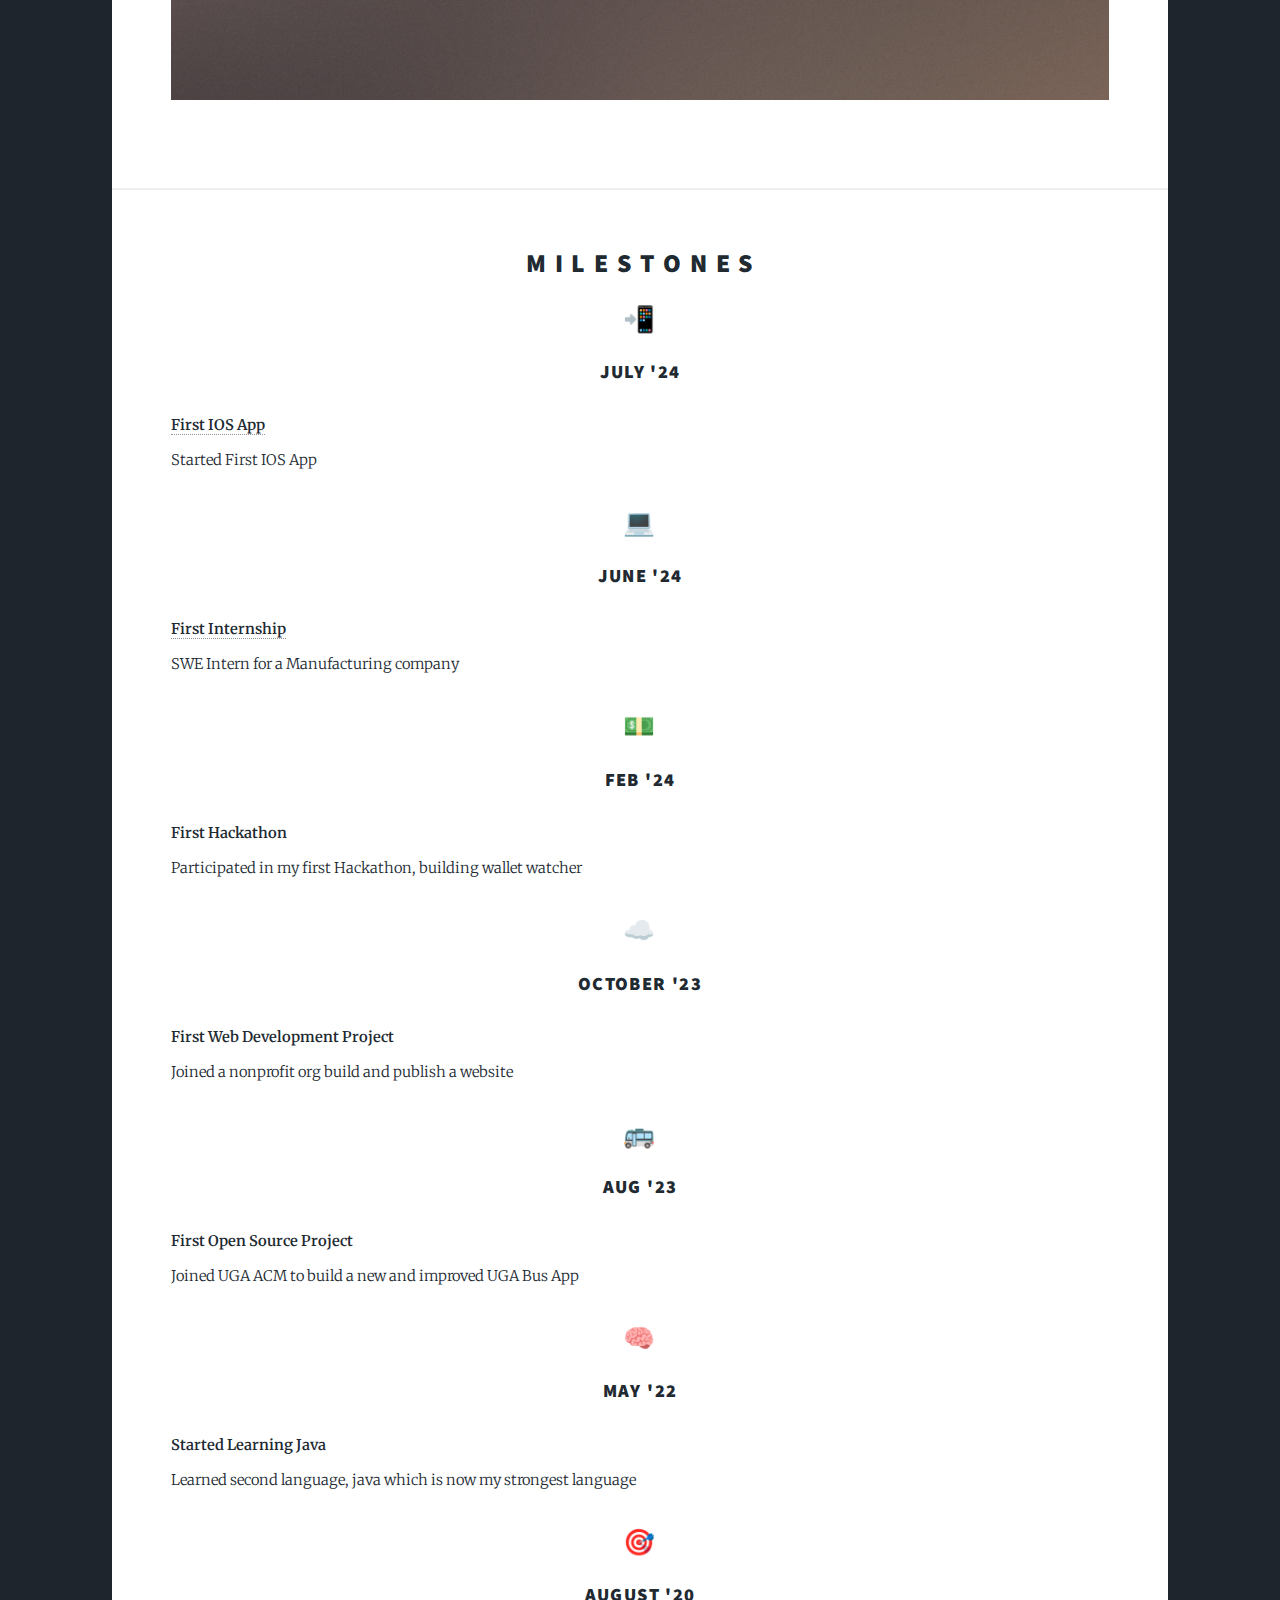
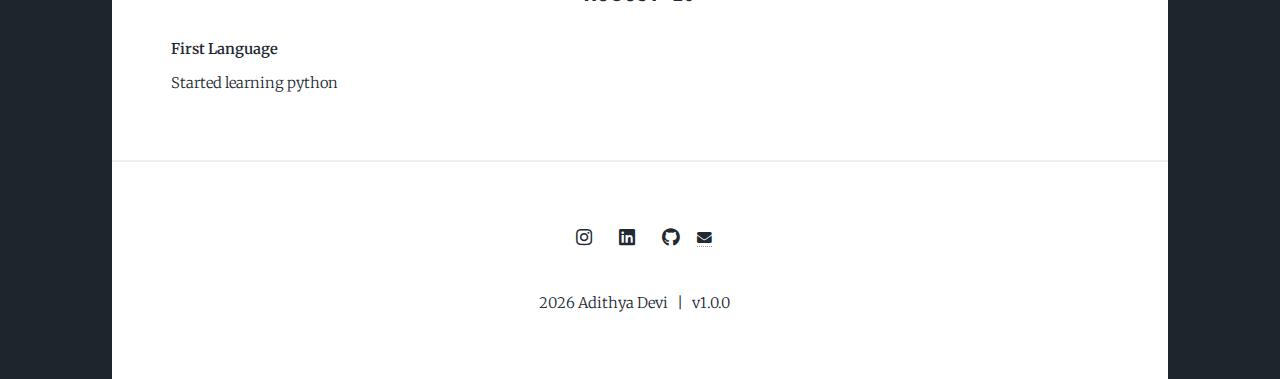
==== commit e3ae3d10: "linkedin" ====
--- a/index.html
+++ b/index.html
@@ -1,9 +1,4 @@
 <!DOCTYPE HTML>
-<!--
-	Massively by HTML5 UP
-	html5up.net | @ajlkn
-	Free for personal and commercial use under the CCA 3.0 license (html5up.net/license)
--->
 <html>
 	<head>
 		<title>Adithya Devi</title>
@@ -39,13 +34,12 @@
 					</header>
 
 				
-						<ul class="icons">
-							<li><a href="#" class="icon brands fa-instagram"><span class="label">Instagram</span></a href = "https://www.instagram.com/adithyadevi3/"></li>
-							<li><a href="#" class="icon brands fa-linkedin"><span class="label">LinkedIn</span></a href = "www.linkedin.com/in/adithya-devi"></li>
-							<li><a href="#" class="icon brands fa-github"><span class="label">GitHub</span></a href ="https://github.com/AdithyaDevi3"></li>
-							<li><a href="#" class="icon brands fa-email"><span class="label">Email</span></a href ="adevi.swe@gmail.com"></li>			
-						</ul>
-			
+					<ul class="icons">
+						<li><a href="https://www.instagram.com/adithyadevi3/" class="icon brands fa-instagram"><span class="label">Instagram</span></a></li>
+						<li><a href="https://www.linkedin.com/in/adithya-devi" class="icon brands fa-linkedin"><span class="label">LinkedIn</span></a></li>
+						<li><a href ="https://github.com/AdithyaDevi3" class="icon brands fa-github"><span class="label">GitHub</span></a></li>
+						<li><a href ="mailto:adevi.swe@gmail.com" class="fa fa-envelope"><span class="label">Email</span></a></li>					
+					</ul>
 			</div>
 				<!-- Main -->
 					<div id="main">
@@ -54,16 +48,16 @@
 							<article class="Adithya Devi">
 								<header class="major">
 									
-									<h2><a href="#">About</h2>
+									<h2><a>About</h2>
 									<p>
 										I'm a CS and Finance student at the University of Georgia. I'm an aspiring Software Engineer who is passionate 
 										about computer science and would love to pursue it as a career in the world of AI. Outside of software, I enjoy 
-										spending time with friends and family as well as partaking in my hobbies. Some of my favorite hobbies include weight 
+										spending time with friends and family along with my hobbies. Some of my favorite hobbies include weight 
 										lifting, playing tennis, and trying new foods. 
 									</p>
 
 									</header>
-								<a href="#" class="image main"><img src="images/pic01.jpg" alt="Adithya Devi" /></a>
+								<a class="image main"><img src="images/pic01.jpg" alt="Adithya Devi" /></a>
 								
 							</article>
 
@@ -79,7 +73,7 @@
 										<h2>📲</h2>
 										<h3>July '24</h3>
 										<p>
-												<a href="http://chronogrp.com/">  <b>First IOS App</b></a><br>Started First IOS App
+												<a>  <b>First IOS App</b></a><br>Started First IOS App
 										</p>
 									</div></section>
 								<div class="items style1 medium onscroll-fade-in">
@@ -88,7 +82,7 @@
 										<h2>💻</h2>
 										<h3>June '24</h3>
 										<p>
-												<a href="http://chronogrp.com/">  <b>First Internship</b></a><br> SWE Intern for a Manufacturing company
+												<a>  <b>First Internship</b></a><br> SWE Intern for a Manufacturing company
 										</p>
 									</div></section>
 									<section><div class="inner">
@@ -139,16 +133,16 @@
 						
 								<ul class="icons">
 								<li><a href="https://www.instagram.com/adithyadevi3/" class="icon brands fa-instagram"><span class="label">Instagram</span></a></li>
-								<li><a href="www.linkedin.com/in/adithya-devi" class="icon brands fa-linkedin"><span class="label">LinkedIn</span></a></li>
+								<li><a href="https://www.linkedin.com/in/adithya-devi" class="icon brands fa-linkedin"><span class="label">LinkedIn</span></a></li>
 								<li><a href ="https://github.com/AdithyaDevi3" class="icon brands fa-github"><span class="label">GitHub</span></a></li>
-								<li><a href ="mailto:adevi.swe@gmail.com" class="fa fa-envelope"><span class="label">Email</span></a></li>
+								<li><a href ="mailto:adevi.swe@gmail.com" class="fa fa-envelope"><span class="label"></span></a></li>
 								
 							</ul>
 				<!-- Copyright -->	
 				
 					
 				<p style="text-align: center;">
-					©
+					
 					<script>
 						document.write(new Date().getFullYear());
 					</script>
--- a/assets/css/main.css
+++ b/assets/css/main.css
@@ -1,10 +1,10 @@
 @import url(fontawesome-all.min.css);
 @import url("https://fonts.googleapis.com/css?family=Merriweather:300,700,300italic,700italic|Source+Sans+Pro:900");
 
-/*
-	Massively by HTML5 UP
-	html5up.net | @ajlkn
-	Free for personal and commercial use under the CCA 3.0 license (html5up.net/license)
+/*
+	Massively by HTML5 UP
+	html5up.net | @ajlkn
+	Free for personal and commercial use under the CCA 3.0 license (html5up.net/license)
 */
 
 html, body, div, span, applet, object,
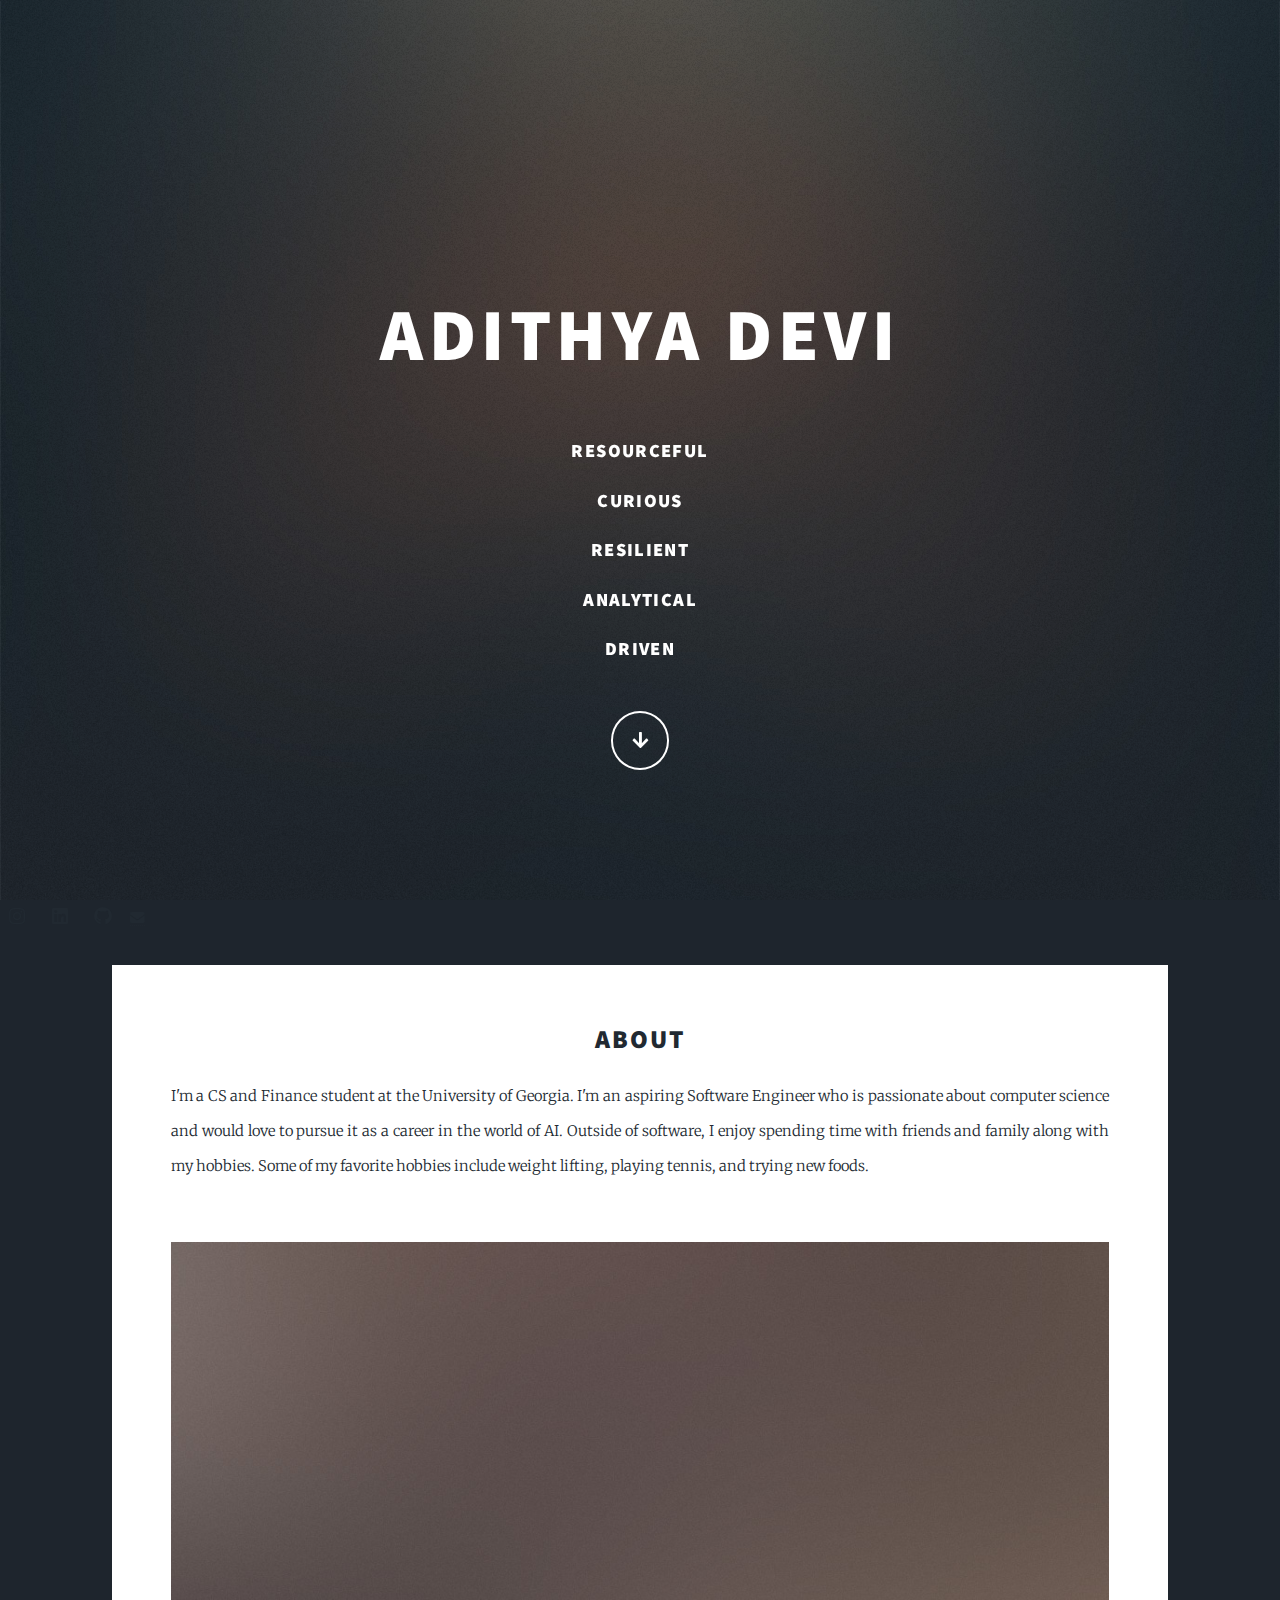
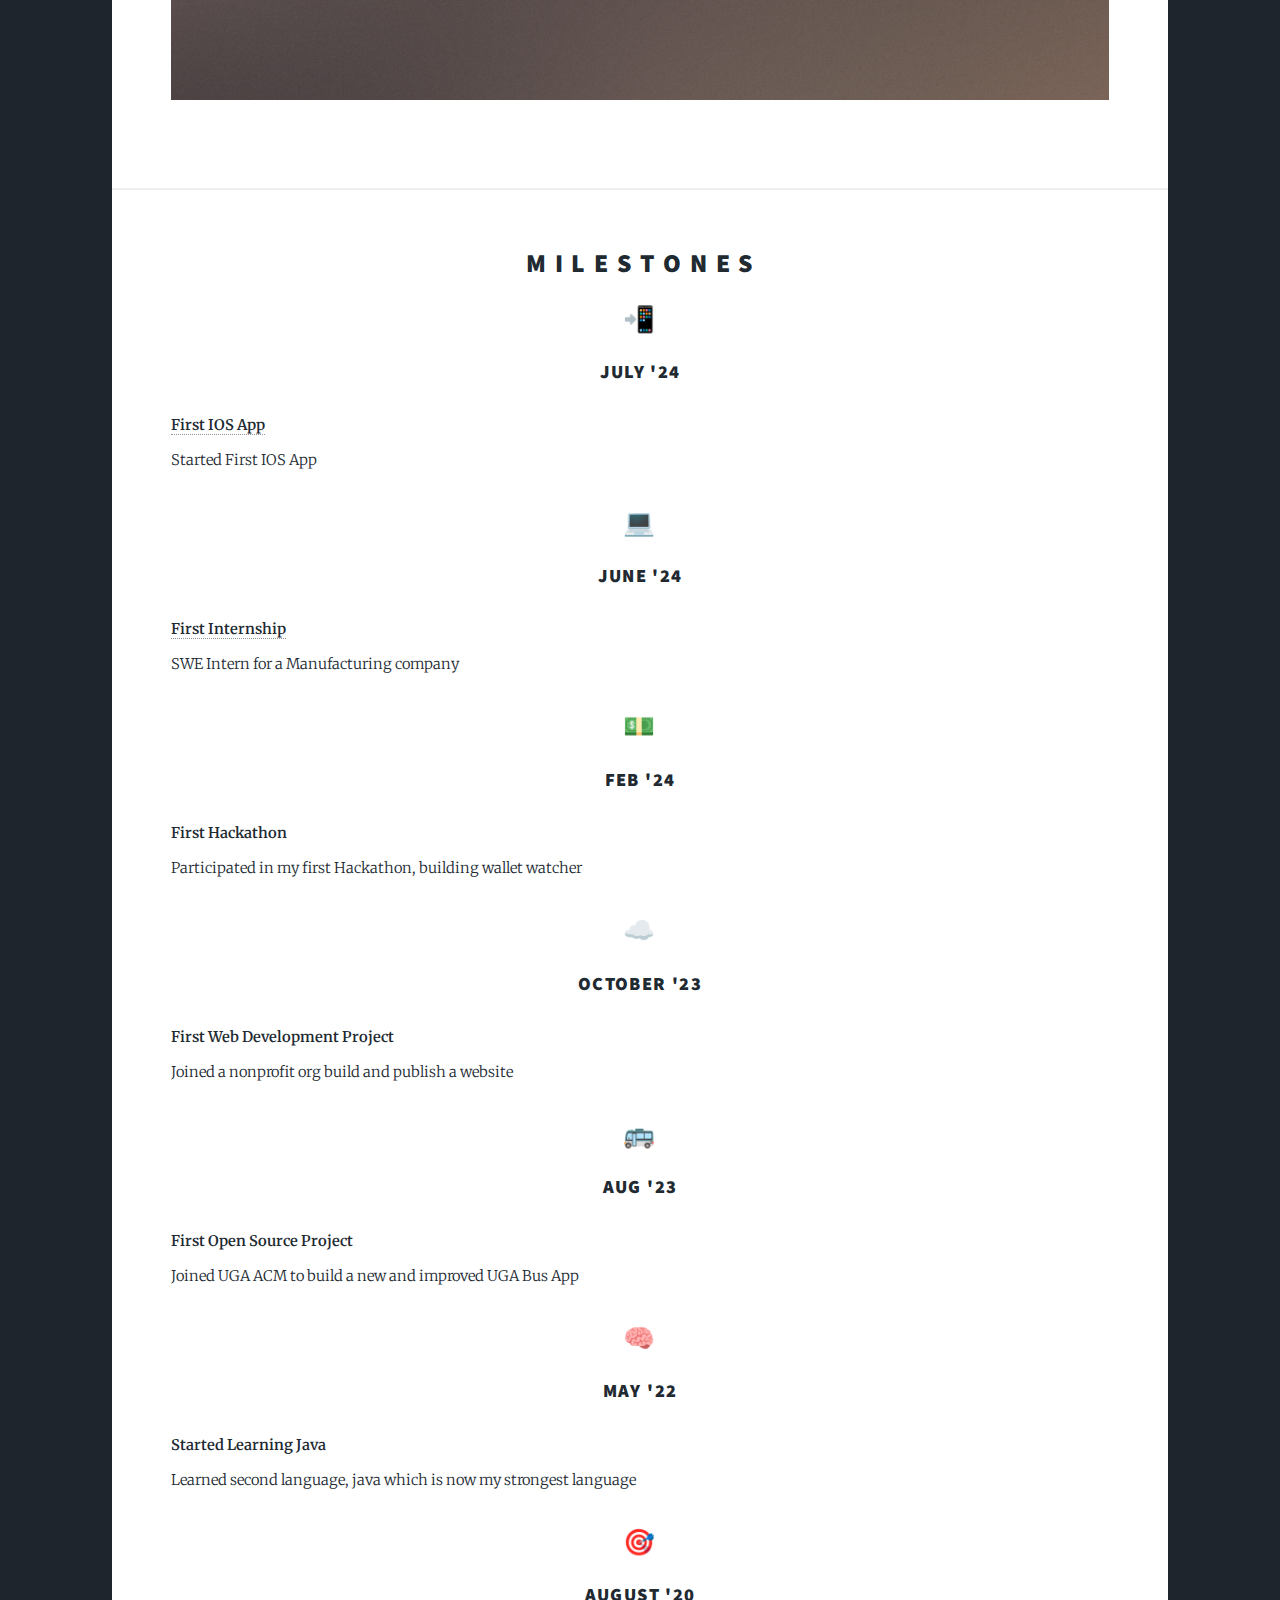
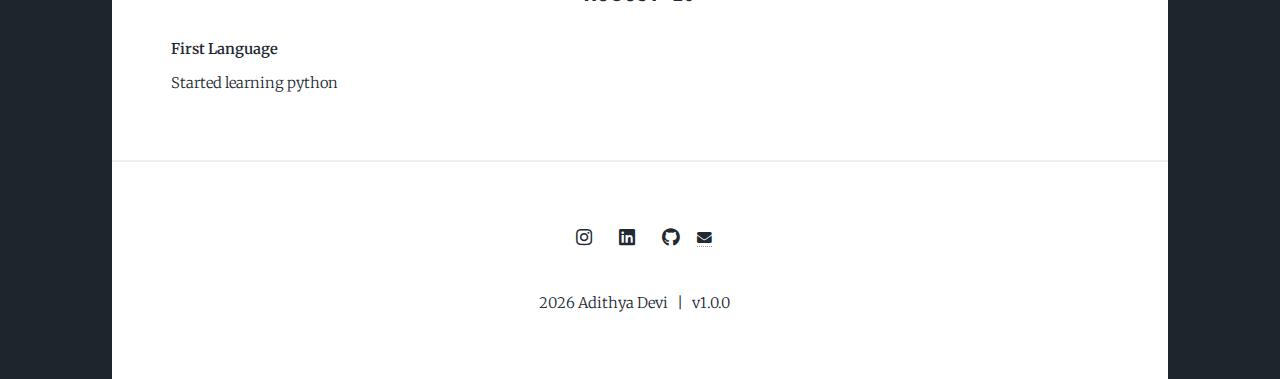
==== commit 2aedcb2e: "linkedin" ====
--- a/index.html
+++ b/index.html
@@ -38,7 +38,7 @@
 						<li><a href="https://www.instagram.com/adithyadevi3/" class="icon brands fa-instagram"><span class="label">Instagram</span></a></li>
 						<li><a href="https://www.linkedin.com/in/adithya-devi" class="icon brands fa-linkedin"><span class="label">LinkedIn</span></a></li>
 						<li><a href ="https://github.com/AdithyaDevi3" class="icon brands fa-github"><span class="label">GitHub</span></a></li>
-						<li><a href ="mailto:adevi.swe@gmail.com" class="fa fa-envelope"><span class="label">Email</span></a></li>					
+						<li><a href ="mailto:adevi.swe@gmail.com" class="fa fa-envelope"><span class="label"></span></a></li>					
 					</ul>
 			</div>
 				<!-- Main -->
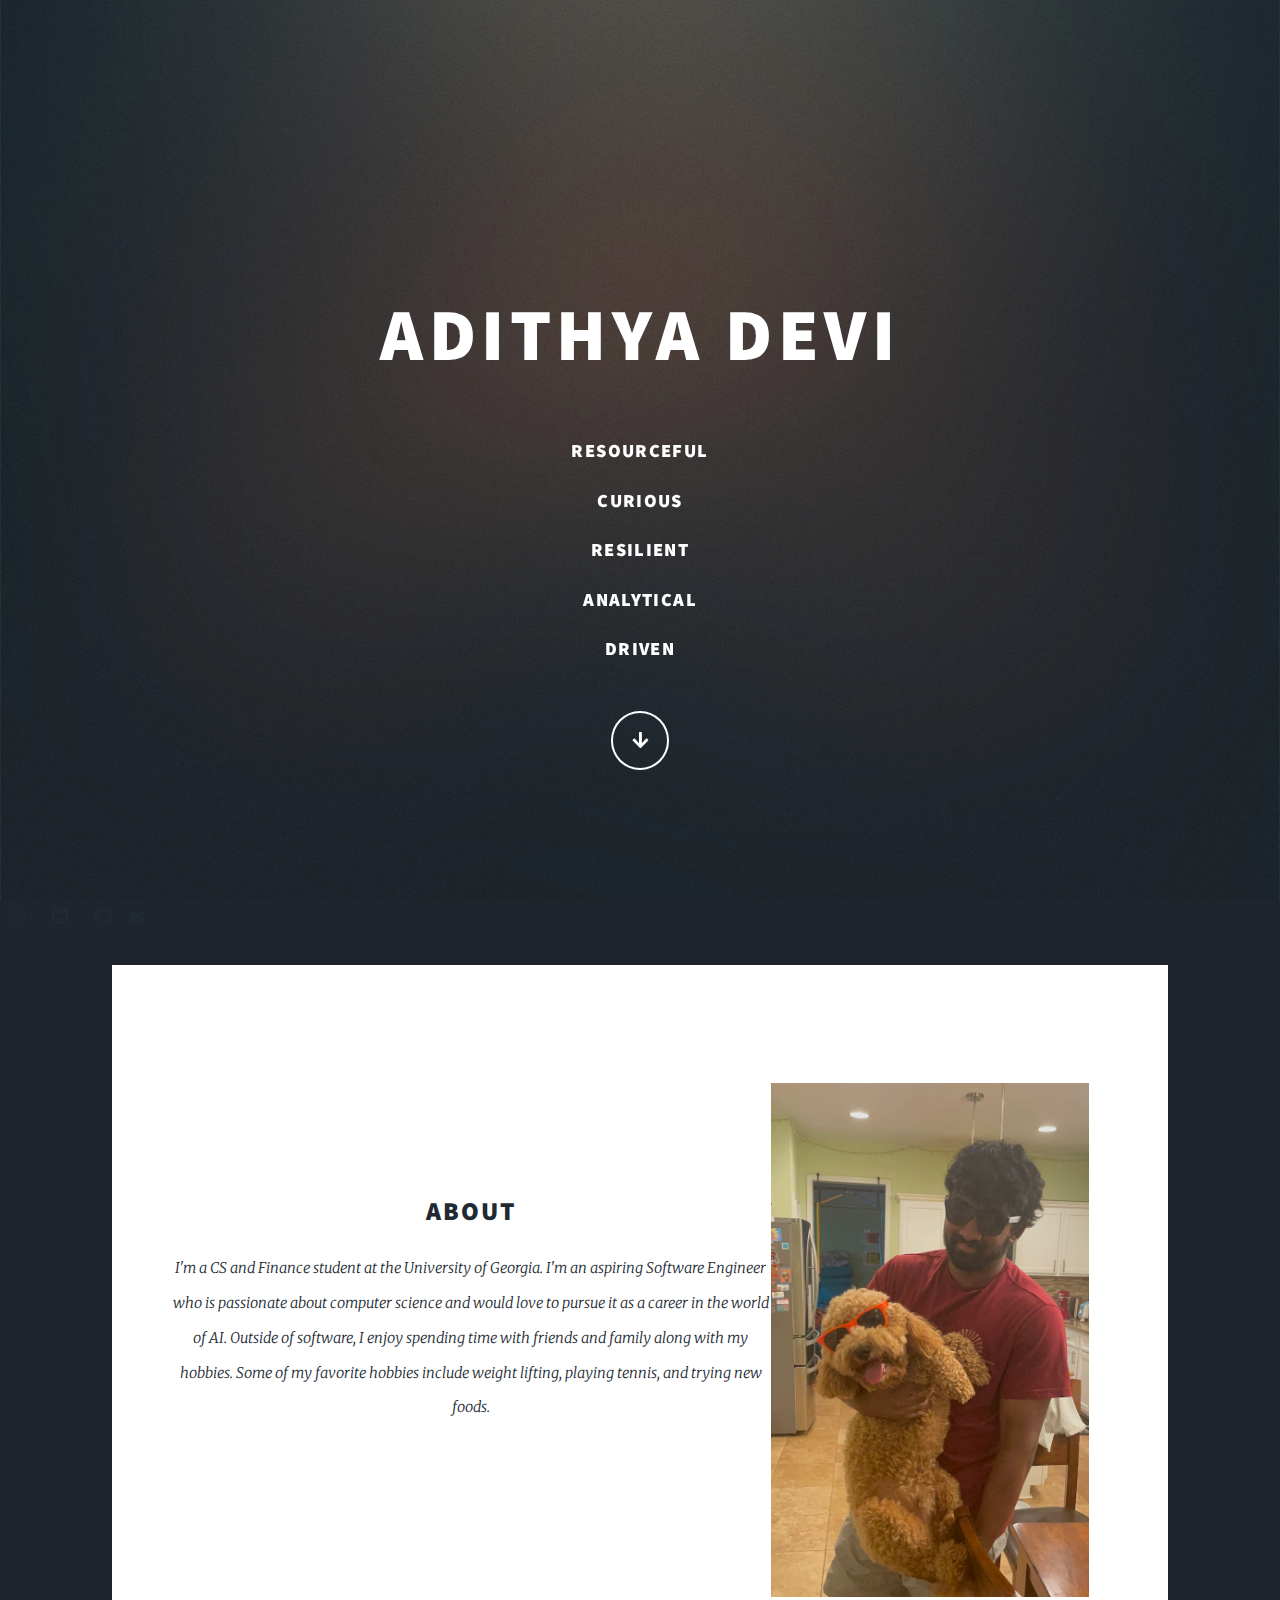
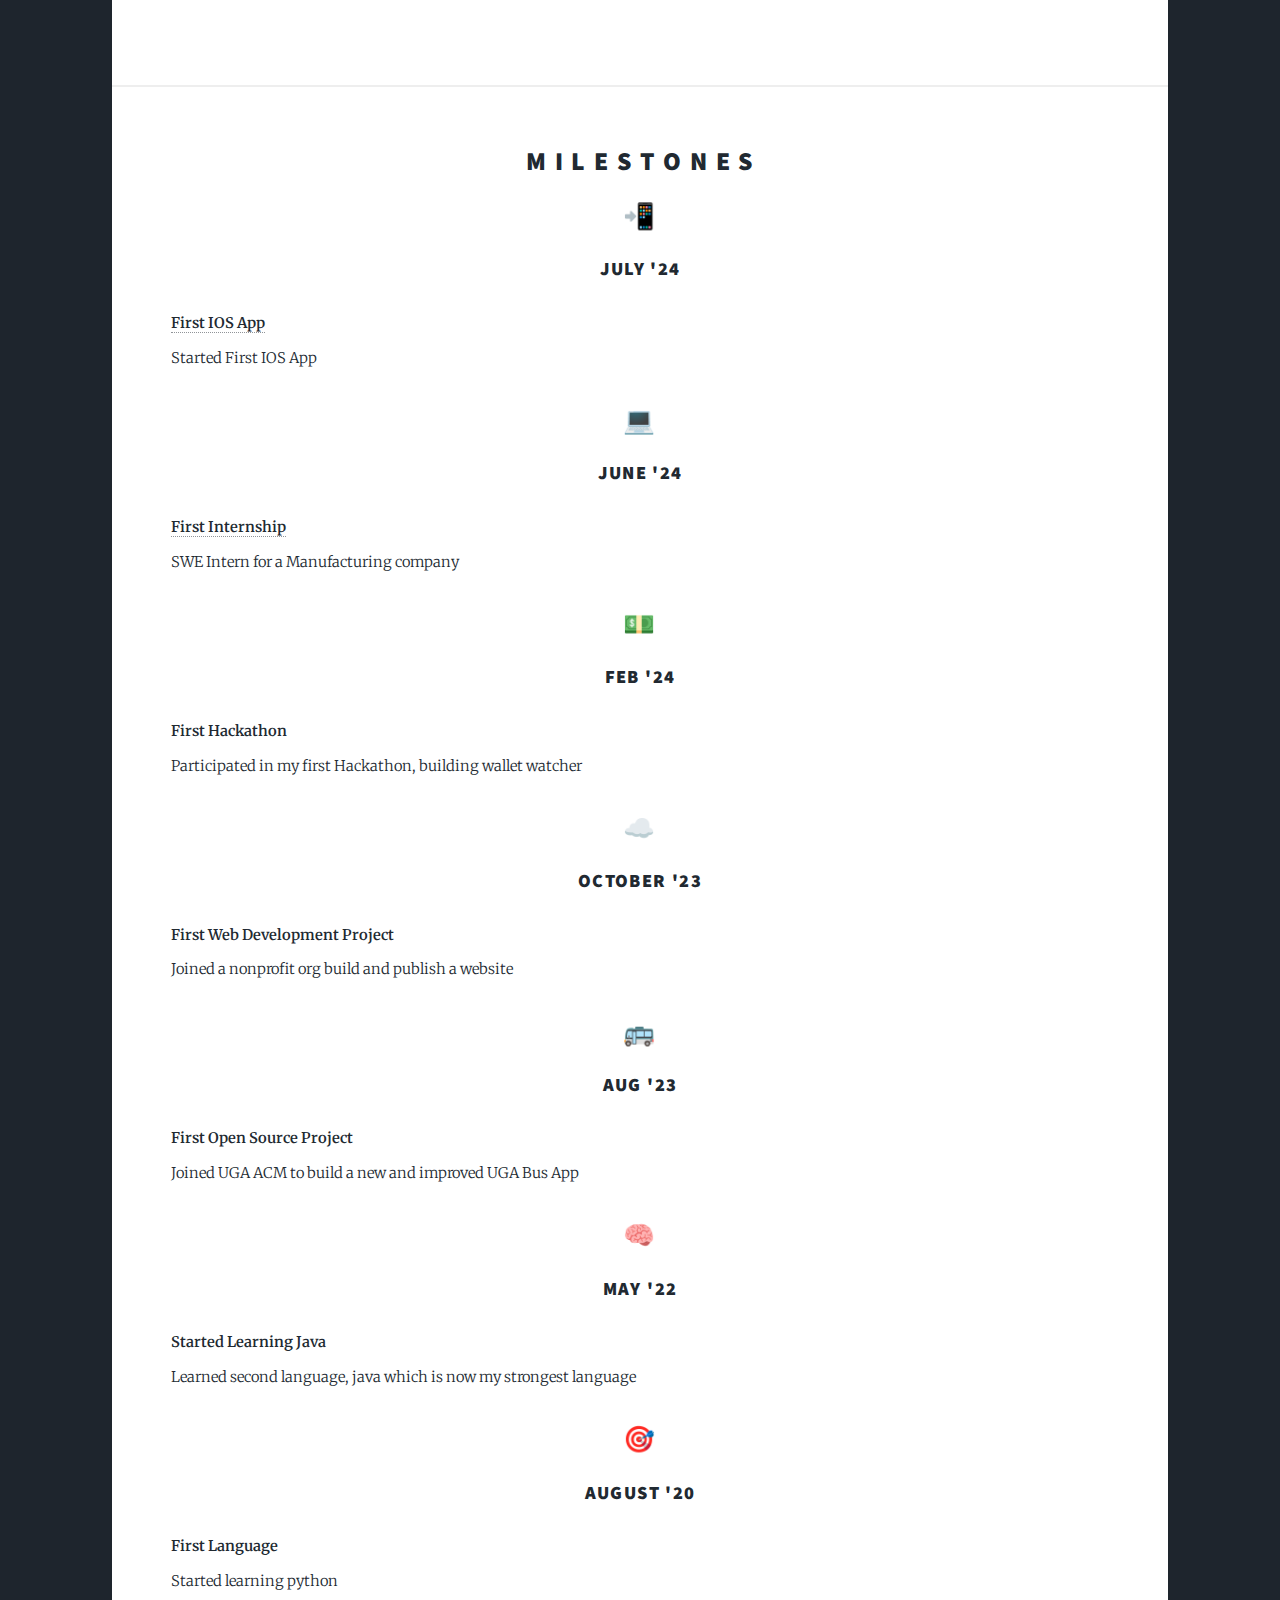
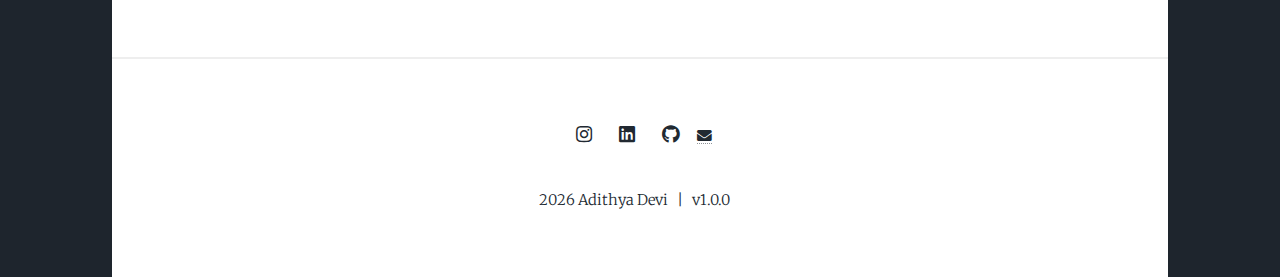
==== commit 5ec6cc1b: "updates" ====
--- a/index.html
+++ b/index.html
@@ -43,25 +43,24 @@
 			</div>
 				<!-- Main -->
 					<div id="main">
-
-						<!-- Featured Post -->
-							<article class="Adithya Devi">
-								<header class="major">
-									
-									<h2><a>About</h2>
-									<p>
-										I'm a CS and Finance student at the University of Georgia. I'm an aspiring Software Engineer who is passionate 
-										about computer science and would love to pursue it as a career in the world of AI. Outside of software, I enjoy 
-										spending time with friends and family along with my hobbies. Some of my favorite hobbies include weight 
-										lifting, playing tennis, and trying new foods. 
-									</p>
-
+						<article class="AdithyaDevi">
+							<div class="content">
+								<div class="text">
+									<header class="major">
+										<h2>About</h2>
+										<p>
+											I'm a CS and Finance student at the University of Georgia. I'm an aspiring Software Engineer who is passionate 
+											about computer science and would love to pursue it as a career in the world of AI. Outside of software, I enjoy 
+											spending time with friends and family along with my hobbies. Some of my favorite hobbies include weight 
+											lifting, playing tennis, and trying new foods. 
+										</p>
 									</header>
-								<a class="image main"><img src="images/pic01.jpg" alt="Adithya Devi" /></a>
+								</div>
+								<a class="image main"><img src="images/IMG_2790.jpeg" alt="Adithya Devi" /></a>
 								
-							</article>
-
-
+							</div>
+						</article>
+						
 
 						<section class="wrapper style1 align-center">
 							<div class="inner">
--- a/assets/css/main.css
+++ b/assets/css/main.css
@@ -2587,6 +2587,18 @@
 		}
 
 /* Image */
+.AdithyaDevi .content {
+    display: flex;
+    align-items: center;
+}
+
+.AdithyaDevi .image.main {
+    margin-right: 20px; /* Adjust the space between the image and text as needed */
+}
+
+.AdithyaDevi .text {
+    max-width: 600px; /* Adjust the text block width if needed */
+}
 
 	.image {
 		border: 0;
